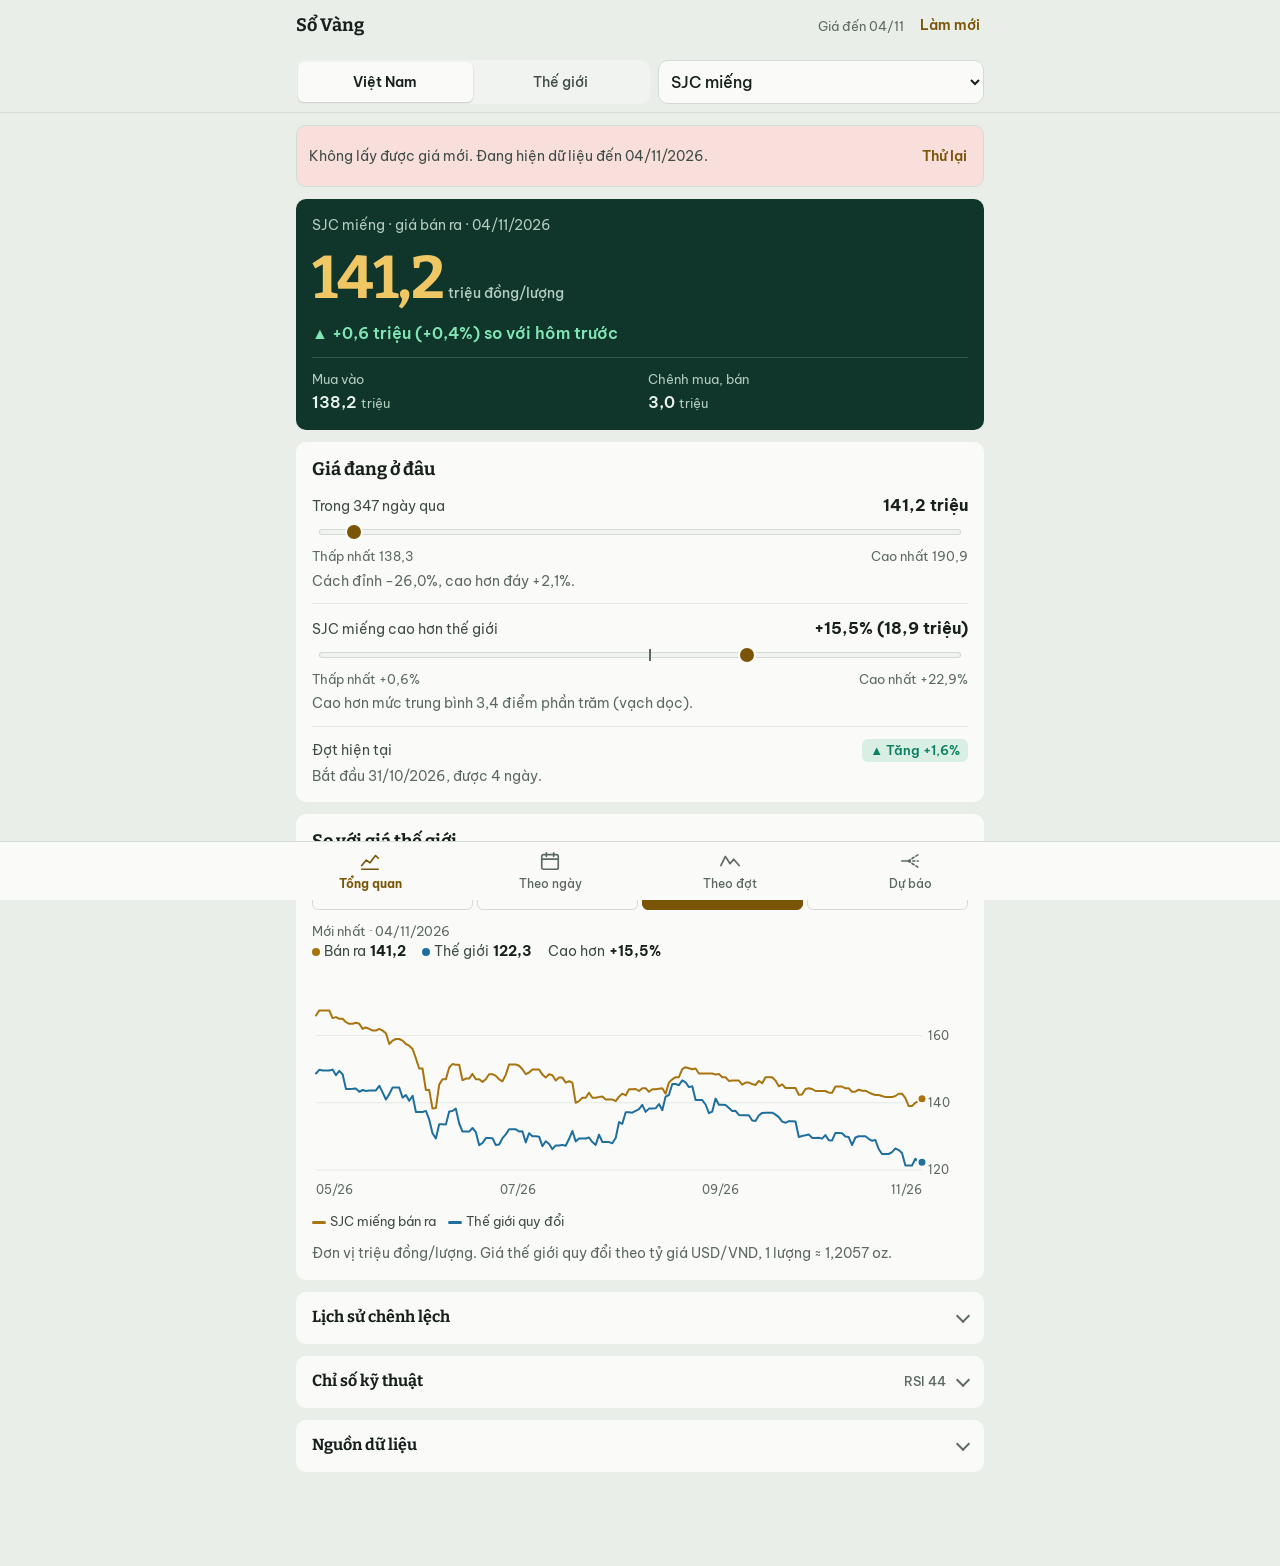
==== index.html @ bf2bed66 "Thiết kế lại giao diện và phát hành app tại thư mục gốc" ====
<!doctype html>
<html lang="vi">
<head>
<meta charset="utf-8">
<meta name="viewport" content="width=device-width,initial-scale=1,viewport-fit=cover">
<title>Sổ Vàng</title>
<meta name="description" content="Phân tích và dự báo giá vàng Việt Nam, thế giới">
<meta name="apple-mobile-web-app-capable" content="yes">
<meta name="mobile-web-app-capable" content="yes">
<meta name="apple-mobile-web-app-status-bar-style" content="default">
<meta name="apple-mobile-web-app-title" content="Sổ Vàng">
<meta name="theme-color" content="#e9eee9" media="(prefers-color-scheme: light)">
<meta name="theme-color" content="#0e1412" media="(prefers-color-scheme: dark)">
<link rel="apple-touch-icon" href="icon-180.png">
<link rel="manifest" href="manifest.webmanifest">
<link rel="stylesheet" href="https://fonts.googleapis.com/css2?family=Be+Vietnam+Pro:wght@400;500;600;700&family=Bitter:wght@600;700&display=swap&subset=vietnamese">
<style>:root{padding-top:env(safe-area-inset-top,0px)}[hidden]{display:none!important}/* Hallmark · macrostructure: Workbench · tone: utilitarian · anchor hue: gold on jade
 * pre-emit critique: P4 H4 E4 S5 R4 V4 · slop-test: not run (reference files unavailable)
 * nav: fixed bottom tab bar · footer: none (app shell) · enrichment: none (typography and data only)
 * theme: preserved brand (jade board, gold price, Bitter + Be Vietnam Pro)
 */
:root {
  --color-paper: oklch(94.4% 0.009 145.5);
  --color-surface: oklch(98.7% 0.003 128.5);
  --color-surface-2: oklch(96.1% 0.006 137.8);
  --color-ink: oklch(23.3% 0.015 166.2);
  --color-ink-2: oklch(40.3% 0.020 161.9);
  --color-muted: oklch(50.7% 0.020 158.6);
  --color-line: oklch(88.3% 0.013 149.2);
  --color-grid: oklch(92.9% 0.009 145.5);
  --color-sjc: oklch(59.8% 0.121 76.4);
  --color-world: oklch(51.7% 0.105 239.9);
  --color-up: oklch(53.1% 0.103 170.1);
  --color-down: oklch(57.0% 0.172 33.4);
  --color-accent: oklch(47.7% 0.096 78.4);
  --color-accent-ink: oklch(99.4% 0.009 93.6);
  --color-up-soft: oklch(93.3% 0.028 162.1);
  --color-down-soft: oklch(92.3% 0.028 25.9);
  --color-board: oklch(29.9% 0.046 172.3);
  --color-board-ink: oklch(95.3% 0.012 157.0);
  --color-board-muted: oklch(82.6% 0.032 163.1);
  --color-board-gold: oklch(84.6% 0.125 86.6);
  --color-board-up: oklch(84.9% 0.121 161.2);
  --color-board-down: oklch(82.0% 0.101 28.4);
  --color-board-line: oklch(43.0% 0.057 168.4);
  --color-backdrop: oklch(15% 0.01 165 / 0.45);
  --color-shadow: oklch(15% 0.01 165 / 0.18);
  --font-display: "Bitter", Georgia, "Times New Roman", serif;
  --font-body: "Be Vietnam Pro", -apple-system, BlinkMacSystemFont, "Segoe UI", Roboto, sans-serif;
  --text-xs: 0.8125rem; --text-sm: 0.875rem; --text-md: 1rem; --text-lg: 1.125rem; --text-xl: 1.375rem; --text-2xl: 1.75rem;
  --space-xs: 4px; --space-sm: 8px; --space-md: 12px; --space-lg: 16px; --space-xl: 24px; --space-2xl: 32px;
  --radius-sm: 6px; --radius-md: 10px; --radius-lg: 16px; --radius-pill: 999px;
  --tap: 44px; --nav-h: 58px;
  --dur-fast: 120ms; --dur-med: 240ms;
  --ease-out: cubic-bezier(0.2, 0.8, 0.2, 1); --ease-in: cubic-bezier(0.4, 0, 1, 1); --ease-in-out: cubic-bezier(0.4, 0, 0.2, 1);
}
@media (prefers-color-scheme: dark) { :root:not([data-theme="light"]) {
  --color-paper: oklch(18.4% 0.010 172.9);
  --color-surface: oklch(23.0% 0.014 163.4);
  --color-surface-2: oklch(27.0% 0.016 168.8);
  --color-ink: oklch(95.6% 0.007 151.9);
  --color-ink-2: oklch(84.8% 0.014 159.9);
  --color-muted: oklch(72.9% 0.018 162.6);
  --color-line: oklch(32.8% 0.019 163.5);
  --color-grid: oklch(28.6% 0.017 163.5);
  --color-sjc: oklch(66.5% 0.125 80.4);
  --color-world: oklch(63.4% 0.107 235.7);
  --color-up: oklch(64.9% 0.114 175.9);
  --color-down: oklch(65.4% 0.158 31.9);
  --color-accent: oklch(79.9% 0.122 83.2);
  --color-accent-ink: oklch(20.3% 0.027 87.0);
  --color-up-soft: oklch(31.1% 0.047 163.7);
  --color-down-soft: oklch(28.8% 0.052 26.2);
  --color-board: oklch(32.3% 0.051 171.0);
  --color-board-line: oklch(45.8% 0.063 169.8);
  color-scheme: dark;
} }
:root[data-theme="dark"] {
  --color-paper: oklch(18.4% 0.010 172.9);
  --color-surface: oklch(23.0% 0.014 163.4);
  --color-surface-2: oklch(27.0% 0.016 168.8);
  --color-ink: oklch(95.6% 0.007 151.9);
  --color-ink-2: oklch(84.8% 0.014 159.9);
  --color-muted: oklch(72.9% 0.018 162.6);
  --color-line: oklch(32.8% 0.019 163.5);
  --color-grid: oklch(28.6% 0.017 163.5);
  --color-sjc: oklch(66.5% 0.125 80.4);
  --color-world: oklch(63.4% 0.107 235.7);
  --color-up: oklch(64.9% 0.114 175.9);
  --color-down: oklch(65.4% 0.158 31.9);
  --color-accent: oklch(79.9% 0.122 83.2);
  --color-accent-ink: oklch(20.3% 0.027 87.0);
  --color-up-soft: oklch(31.1% 0.047 163.7);
  --color-down-soft: oklch(28.8% 0.052 26.2);
  --color-board: oklch(32.3% 0.051 171.0);
  --color-board-line: oklch(45.8% 0.063 169.8);
  color-scheme: dark;
}

/* Một cột kiểu công cụ: bảng giá trên cùng, dữ kiện theo sau, phần chuyên sâu gom vào mục mở rộng. */
* { box-sizing: border-box; }
html { -webkit-text-size-adjust: 100%; overflow-x: clip; }
html.sheet-open { overflow: hidden; }
body { background: var(--color-paper); color: var(--color-ink); font: 400 var(--text-md)/1.5 var(--font-body); margin: 0; overflow-x: clip; font-variant-numeric: tabular-nums; -webkit-tap-highlight-color: transparent; }
body::before { content: ""; position: fixed; inset: 0 0 auto; height: env(safe-area-inset-top, 0px); z-index: 30; background: var(--color-paper); }
button, input, select { font: inherit; color: inherit; }
button { cursor: pointer; }
button:disabled { cursor: default; opacity: 0.45; }
h1, h2, h3, p, dl, dd { margin: 0; }
h1, h2, h3 { font-style: normal; overflow-wrap: anywhere; min-width: 0; }
a { color: var(--color-accent); }
:focus-visible { outline: 2px solid var(--color-accent); outline-offset: 2px; }

.wrap { max-width: 720px; margin: 0 auto; padding-left: max(var(--space-lg), env(safe-area-inset-left, 0px)); padding-right: max(var(--space-lg), env(safe-area-inset-right, 0px)); }

/* Tên app cuộn đi, chỉ phần chọn thị trường được ghim */
.brand-row { display: flex; align-items: center; justify-content: space-between; gap: var(--space-md); min-height: var(--tap); padding-block: var(--space-xs); }
.brand { font: 700 var(--text-lg)/1.2 var(--font-display); white-space: nowrap; flex: none; }
.status { display: flex; align-items: center; justify-content: flex-end; flex-wrap: wrap; column-gap: var(--space-md); min-width: 0; font-size: var(--text-xs); line-height: 1.25; color: var(--color-muted); text-align: right; }
.text-btn { border: 0; background: none; min-height: var(--tap); padding: 0 var(--space-xs); color: var(--color-accent); font-weight: 600; font-size: var(--text-sm); white-space: nowrap; }
.text-btn:active { opacity: 0.6; }
.controls { position: sticky; top: env(safe-area-inset-top, 0px); z-index: 20; background: var(--color-paper); border-bottom: 1px solid var(--color-line); }
.market-row { display: flex; gap: var(--space-sm); padding-block: var(--space-sm); }
.seg { display: flex; flex: 1 1 56%; min-width: 0; background: var(--color-surface-2); border-radius: var(--radius-md); padding: 2px; }
.seg button { flex: 1 1 0; min-width: 0; min-height: 40px; border: 0; background: none; border-radius: var(--radius-sm); font-weight: 500; font-size: var(--text-sm); color: var(--color-ink-2); white-space: nowrap; }
.seg button[aria-pressed="true"] { background: var(--color-surface); color: var(--color-ink); font-weight: 600; box-shadow: 0 1px 2px var(--color-shadow); }
.type-select { flex: 1 1 44%; min-width: 0; min-height: var(--tap); border: 1px solid var(--color-line); background: var(--color-surface); border-radius: var(--radius-md); padding: 0 var(--space-sm); font-size: var(--text-md); font-weight: 500; }

.notice-wrap { padding-top: var(--space-md); }
.notice-wrap:has(> .notice[hidden]) { display: none; }
.notice { display: flex; align-items: center; justify-content: space-between; gap: var(--space-md); padding: var(--space-sm) var(--space-md); border-radius: var(--radius-md); background: var(--color-surface-2); border: 1px solid var(--color-line); font-size: var(--text-sm); color: var(--color-ink-2); }
.notice.error { background: var(--color-down-soft); }

main { padding-bottom: calc(var(--nav-h) + var(--space-xl) + env(safe-area-inset-bottom, 0px)); }
main .wrap { display: grid; grid-template-columns: minmax(0, 1fr); gap: var(--space-md); padding-block: var(--space-md); }

/* Bảng giá */
.board { background: var(--color-board); color: var(--color-board-ink); border-radius: var(--radius-md); padding: var(--space-lg); display: grid; gap: var(--space-md); }
.board-label { font-size: var(--text-sm); color: var(--color-board-muted); }
.price { font: 700 clamp(2.75rem, 14vw, 3.75rem)/1.02 var(--font-display); color: var(--color-board-gold); letter-spacing: -0.02em; }
.price.range { font-size: clamp(1.875rem, 9.5vw, 2.625rem); letter-spacing: -0.01em; }
.price small { font: 500 var(--text-sm)/1 var(--font-body); color: var(--color-board-muted); letter-spacing: 0; margin-left: var(--space-xs); white-space: nowrap; }
.delta { font-weight: 600; }
.delta.up { color: var(--color-board-up); } .delta.down { color: var(--color-board-down); } .delta.flat { color: var(--color-board-muted); }
.board-grid { display: grid; grid-template-columns: minmax(0, 1fr) minmax(0, 1fr); gap: var(--space-md) var(--space-lg); border-top: 1px solid var(--color-board-line); padding-top: var(--space-md); }
.board-grid dt { font-size: var(--text-xs); color: var(--color-board-muted); }
.board-grid dd { font-weight: 600; font-size: var(--text-md); }
.board-grid dd span { font-weight: 400; font-size: var(--text-xs); color: var(--color-board-muted); }

/* Khối */
.block { background: var(--color-surface); border-radius: var(--radius-md); padding: var(--space-lg); display: grid; grid-template-columns: minmax(0, 1fr); gap: var(--space-md); }
.block h2, .sheet h2 { font: 700 var(--text-lg)/1.3 var(--font-display); text-wrap: balance; }
.note { font-size: var(--text-sm); color: var(--color-muted); line-height: 1.45; }
.lede { line-height: 1.5; }
.lede b { font-weight: 650; }
.stack { display: grid; grid-template-columns: minmax(0, 1fr); gap: var(--space-md); }

.chips { display: flex; flex-wrap: wrap; gap: var(--space-xs); }
.chip { min-height: var(--tap); padding: 0 var(--space-md); flex: 1 1 auto; border-radius: var(--radius-sm); border: 1px solid var(--color-line); background: none; font-size: var(--text-sm); font-weight: 500; color: var(--color-ink-2); white-space: nowrap; }
.chip[aria-pressed="true"] { background: var(--color-accent); border-color: var(--color-accent); color: var(--color-accent-ink); font-weight: 600; }
.chip:active { opacity: 0.7; }

/* Thước vị trí: giá hiện tại nằm đâu trong khoảng lịch sử */
.meter { display: grid; gap: var(--space-xs); }
.meter + .meter { border-top: 1px solid var(--color-grid); padding-top: var(--space-md); }
.meter-head, .fact { display: flex; justify-content: space-between; align-items: baseline; gap: var(--space-xs) var(--space-md); flex-wrap: wrap; }
.meter-head span, .fact > span { color: var(--color-ink-2); font-size: var(--text-sm); }
.meter-head b { font-weight: 650; white-space: nowrap; }
.meter-track { position: relative; height: 6px; margin: var(--space-sm) 7px; background: var(--color-surface-2); border-radius: var(--radius-pill); box-shadow: inset 0 0 0 1px var(--color-line); }
.meter-dot { position: absolute; top: 50%; width: 14px; height: 14px; margin: -7px 0 0 -7px; border-radius: 50%; background: var(--color-accent); box-shadow: 0 0 0 2px var(--color-surface); }
.meter-mark { position: absolute; top: -3px; width: 2px; height: 12px; margin-left: -1px; background: var(--color-muted); }
.meter-ends { display: flex; justify-content: space-between; gap: var(--space-md); font-size: var(--text-xs); color: var(--color-muted); }
.fact { border-top: 1px solid var(--color-grid); padding-top: var(--space-md); }
.fact .note { flex: 1 0 100%; }

/* Biểu đồ: số đọc nằm cố định phía trên, ngón tay không che */
.chart { width: 100%; min-width: 0; }
.chart svg { display: block; width: 100%; touch-action: pan-y; user-select: none; -webkit-user-select: none; }
.chart svg text { font: 400 12px var(--font-body); fill: var(--color-muted); }
.readout { min-height: 3.75rem; margin-bottom: var(--space-xs); }
.readout-title { font-size: var(--text-xs); color: var(--color-muted); }
.readout-rows { display: flex; flex-wrap: wrap; gap: 0 var(--space-lg); font-size: var(--text-sm); color: var(--color-ink-2); }
.readout-rows b { font-weight: 650; color: var(--color-ink); margin-left: var(--space-xs); }
.readout-rows i { display: inline-block; width: 8px; height: 8px; border-radius: 50%; margin-right: var(--space-xs); }
.legend { display: flex; flex-wrap: wrap; gap: var(--space-xs) var(--space-md); font-size: var(--text-xs); color: var(--color-ink-2); }
.legend i { display: inline-block; width: 14px; height: 3px; border-radius: 2px; vertical-align: middle; margin-right: var(--space-xs); }
.legend i.dash { background: repeating-linear-gradient(90deg, currentColor 0 4px, transparent 4px 7px) !important; }
.legend i.swatch { height: 10px; }

/* Danh sách chỉ số */
.rows { display: grid; }
.rows > div { display: grid; grid-template-columns: minmax(0, 1fr) auto; gap: 2px var(--space-md); padding: var(--space-sm) 0; border-top: 1px solid var(--color-grid); }
.rows > div:first-child { border-top: 0; }
.rows dt { color: var(--color-ink-2); font-size: var(--text-sm); }
.rows dd { font-weight: 600; text-align: right; }
.rows .sub { grid-column: 1 / -1; font-size: var(--text-xs); color: var(--color-muted); }

.up { color: var(--color-up); } .down { color: var(--color-down); } .flat { color: var(--color-muted); }
.pill { display: inline-flex; align-items: center; gap: 3px; padding: 2px var(--space-sm); border-radius: var(--radius-sm); font-size: var(--text-xs); font-weight: 600; white-space: nowrap; }
.pill.up { background: var(--color-up-soft); } .pill.down { background: var(--color-down-soft); } .pill.flat, .pill.gold { background: var(--color-surface-2); color: var(--color-ink-2); }

/* Mục mở rộng */
details.block { display: block; padding-block: 0; }
details.block > summary { display: flex; align-items: center; gap: var(--space-md); min-height: 52px; font: 700 var(--text-md)/1.3 var(--font-display); cursor: pointer; list-style: none; }
details.block > summary::-webkit-details-marker { display: none; }
details.block > summary .hint { font: 500 var(--text-xs)/1.3 var(--font-body); color: var(--color-muted); margin-left: auto; text-align: right; }
details.block > summary::after { content: ""; flex: none; margin-left: auto; width: 8px; height: 8px; border-right: 2px solid var(--color-muted); border-bottom: 2px solid var(--color-muted); transform: translateY(-2px) rotate(45deg); }
details.block > summary .hint + *, details.block > summary:has(.hint)::after { margin-left: 0; }
details.block[open] > summary::after { transform: translateY(2px) rotate(-135deg); }
details.block > .stack { padding-bottom: var(--space-lg); }

/* Theo ngày */
.day-nav { display: grid; grid-template-columns: var(--tap) minmax(0, 1fr) var(--tap); gap: var(--space-sm); }
.day-nav button { min-height: var(--tap); border: 1px solid var(--color-line); background: var(--color-surface); border-radius: var(--radius-md); font-size: var(--text-xl); line-height: 1; }
.day-nav button:active { background: var(--color-surface-2); }
input[type="date"], input[type="number"] { width: 100%; min-width: 0; min-height: var(--tap); border: 1px solid var(--color-line); background: var(--color-surface); border-radius: var(--radius-md); padding: 0 var(--space-md); font-size: var(--text-md); font-weight: 600; -webkit-appearance: none; appearance: none; }
input[type="date"] { text-align: center; }
.table-scroll { overflow-x: auto; -webkit-overflow-scrolling: touch; }
table { border-collapse: collapse; width: 100%; font-size: var(--text-sm); }
th { text-align: right; font-weight: 500; font-size: var(--text-xs); color: var(--color-muted); padding: var(--space-xs) 0 var(--space-sm) var(--space-sm); vertical-align: bottom; }
td { text-align: right; padding: var(--space-sm) 0 var(--space-sm) var(--space-sm); border-top: 1px solid var(--color-grid); white-space: nowrap; }
th:first-child, td:first-child { text-align: left; padding-left: 0; }
td:first-child { color: var(--color-ink-2); }
tr.hl td { font-weight: 650; color: var(--color-ink); }
.list-btn { display: grid; grid-template-columns: minmax(0, 1fr) auto auto; gap: var(--space-md); align-items: center; width: 100%; min-height: var(--tap); padding: var(--space-xs) 0; border: 0; border-top: 1px solid var(--color-grid); background: none; text-align: left; font-size: var(--text-sm); }
.list-btn:first-child { border-top: 0; }
.list-btn:active, .wave-btn:active { background: var(--color-surface-2); }
.list-btn[aria-current="true"] .ld { color: var(--color-accent); font-weight: 650; }
.list-btn .lv { text-align: right; font-weight: 600; }
.more-btn { justify-self: start; }

/* Theo đợt */
.stat-pair { display: grid; grid-template-columns: minmax(0, 1fr) minmax(0, 1fr); gap: var(--space-md); }
.stat-pair > div { background: var(--color-surface); border-radius: var(--radius-md); padding: var(--space-md); display: grid; gap: 2px; align-content: start; }
.stat-pair .k { font-size: var(--text-xs); font-weight: 600; }
.stat-pair .v { font: 700 var(--text-xl)/1.2 var(--font-display); }
.stat-pair .s { font-size: var(--text-xs); color: var(--color-muted); }
.wave-btn { display: grid; grid-template-columns: auto minmax(0, 1fr) auto; gap: 2px var(--space-md); align-items: center; width: 100%; min-height: 56px; padding: var(--space-sm) 0; border: 0; border-top: 1px solid var(--color-grid); background: none; text-align: left; }
.wave-btn:first-child { border-top: 0; }
.wave-btn .wd { font-size: var(--text-sm); font-weight: 600; }
.wave-btn .wm { grid-column: 2 / 4; font-size: var(--text-xs); color: var(--color-muted); }
.wave-btn .wp { font-size: var(--text-sm); font-weight: 650; }
.date-pair { display: grid; grid-template-columns: minmax(0, 1fr) minmax(0, 1fr); gap: var(--space-sm); }
.date-pair label { display: grid; gap: var(--space-xs); font-size: var(--text-xs); color: var(--color-muted); min-width: 0; }

/* Kịch bản */
.scn { display: grid; gap: var(--space-lg); }
.scn-row { display: grid; grid-template-columns: minmax(0, 1fr) 7rem; gap: var(--space-xs) var(--space-md); align-items: center; }
.scn-row label { font-size: var(--text-sm); color: var(--color-ink-2); }
.scn-row input[type="number"] { text-align: right; }
.scn-row input[type="range"] { grid-column: 1 / -1; width: 100%; height: var(--tap); accent-color: var(--color-accent); margin: 0; }
.scn-result { background: var(--color-board); color: var(--color-board-ink); border-radius: var(--radius-md); padding: var(--space-md); display: grid; gap: 2px; }
.scn-result .v { font: 700 var(--text-2xl)/1.15 var(--font-display); color: var(--color-board-gold); }
.scn-result .s { font-size: var(--text-sm); color: var(--color-board-muted); }

.fine { font-size: var(--text-sm); color: var(--color-ink-2); }

/* Tấm trượt chi tiết */
.sheet { width: 100%; max-width: 720px; max-height: 88dvh; margin: auto auto 0; padding: 0; border: 0; border-radius: var(--radius-lg) var(--radius-lg) 0 0; background: var(--color-surface); color: var(--color-ink); overflow: hidden; }
.sheet[open] { display: flex; }
.sheet::backdrop { background: var(--color-backdrop, rgb(0 0 0 / 0.45)); }
.sheet-inner { display: flex; flex-direction: column; width: 100%; min-height: 0; }
.sheet-grip { display: grid; place-items: center; height: var(--space-xl); flex: none; touch-action: none; }
.sheet-grip span { width: 36px; height: 4px; border-radius: var(--radius-pill); background: var(--color-line); }
.sheet-head { display: flex; align-items: center; justify-content: space-between; gap: var(--space-md); padding: 0 var(--space-sm) var(--space-sm) var(--space-lg); flex: none; }
.sheet-close { flex: none; width: var(--tap); height: var(--tap); border: 0; background: none; display: grid; place-items: center; color: var(--color-ink-2); }
.sheet-close svg { width: 22px; height: 22px; fill: none; stroke: currentColor; stroke-width: 2; stroke-linecap: round; }
.sheet-body { flex: 1 1 auto; min-height: 0; overflow-y: auto; overscroll-behavior: contain; -webkit-overflow-scrolling: touch; display: grid; grid-template-columns: minmax(0, 1fr); align-content: start; gap: var(--space-md); padding: 0 var(--space-lg) calc(var(--space-xl) + env(safe-area-inset-bottom, 0px)); }
.sheet-body .block { padding: 0; }
.sheet-body .board { padding: var(--space-md); }
@media (prefers-reduced-motion: no-preference) {
  .sheet[open] { animation: sheet-in var(--dur-med) var(--ease-out); }
  .sheet.closing { transition: transform var(--dur-fast) var(--ease-in); transform: translateY(100%); }
}
@media (prefers-reduced-motion: reduce) {
  .sheet[open] { animation: sheet-fade 150ms linear; }
}
@keyframes sheet-in { from { transform: translateY(100%); } to { transform: none; } }
@keyframes sheet-fade { from { opacity: 0; } to { opacity: 1; } }

/* Thanh tab */
.nav { position: fixed; left: 0; right: 0; bottom: 0; z-index: 20; background: var(--color-surface); border-top: 1px solid var(--color-line); padding-bottom: env(safe-area-inset-bottom, 0px); padding-left: env(safe-area-inset-left, 0px); padding-right: env(safe-area-inset-right, 0px); }
.nav div { max-width: 720px; margin: 0 auto; display: grid; grid-template-columns: repeat(4, minmax(0, 1fr)); }
.nav button { height: var(--nav-h); border: 0; background: none; display: grid; justify-items: center; align-content: center; gap: 3px; font-size: 12px; font-weight: 500; color: var(--color-muted); white-space: nowrap; }
.nav button[aria-current="page"] { color: var(--color-accent); font-weight: 650; }
.nav svg { width: 22px; height: 22px; fill: none; stroke: currentColor; stroke-width: 1.8; stroke-linecap: round; stroke-linejoin: round; }

@media (hover: hover) {
  .text-btn:hover, .wave-btn:hover .wd, .list-btn:hover .ld { color: var(--color-accent); text-decoration: underline; }
  .chip:hover:not([aria-pressed="true"]), .seg button:hover:not([aria-pressed="true"]) { color: var(--color-ink); }
  .nav button:hover { color: var(--color-ink); }
}
@media (max-width: 350px) {
  .board, .block { padding-inline: var(--space-md); }
  .seg button { font-size: var(--text-xs); }
  .scn-row { grid-template-columns: minmax(0, 1fr) 6rem; }
  table { font-size: var(--text-xs); }
  .chip { padding: 0 var(--space-sm); }
}

/* Một hàng cố định cho các nút chọn, chia đều chiều ngang ở mọi khổ màn hình */
.chips { display: grid; grid-auto-flow: column; grid-auto-columns: minmax(0, 1fr); }
.chip { padding: 0 var(--space-xs); }
.seg { flex: 1 1 52%; }
.type-select { flex: 1 1 48%; }
.readout { min-height: 2.75rem; }
#ch-main .readout, #ch-fc .readout { min-height: 4rem; }
#sheet-title:focus { outline: none; }
</style>
</head>
<body>
<header class="brand-bar">
  <div class="wrap brand-row">
    <h1 class="brand">Sổ Vàng</h1>
    <div class="status"><span id="status" aria-live="polite"></span><button id="refresh" class="text-btn" type="button" hidden>Làm mới</button></div>
  </div>
</header>
<div class="controls">
  <div class="wrap market-row">
    <div class="seg" role="group" aria-label="Chọn thị trường">
      <button id="mkt-vn" type="button" data-act="market:vn">Việt Nam</button>
      <button id="mkt-world" type="button" data-act="market:world">Thế giới</button>
    </div>
    <select id="vn-type" class="type-select" aria-label="Chọn loại vàng Việt Nam"></select>
  </div>
</div>
<div class="wrap notice-wrap"><div id="notice" class="notice" hidden></div></div>
<main><div class="wrap" id="view"></div></main>
<nav class="nav" aria-label="Các màn hình">
  <div>
    <button id="tab-tong-quan" type="button" data-act="tab:tong-quan"><svg viewBox="0 0 24 24" aria-hidden="true"><path d="M3 17l5-6 4 3 6-8 3 3"/><path d="M3 21h18"/></svg>Tổng quan</button>
    <button id="tab-ngay" type="button" data-act="tab:ngay"><svg viewBox="0 0 24 24" aria-hidden="true"><rect x="3" y="5" width="18" height="16" rx="2"/><path d="M3 10h18M8 3v4M16 3v4"/></svg>Theo ngày</button>
    <button id="tab-dot" type="button" data-act="tab:dot"><svg viewBox="0 0 24 24" aria-hidden="true"><path d="M2 17l5-10 5 8 4-5 6 7"/></svg>Theo đợt</button>
    <button id="tab-du-bao" type="button" data-act="tab:du-bao"><svg viewBox="0 0 24 24" aria-hidden="true"><path d="M3 12h7"/><path d="M10 12l11-7M10 12l11 7M10 12h11" stroke-dasharray="2.5 2.5"/></svg>Dự báo</button>
  </div>
</nav>
<dialog id="sheet" class="sheet" aria-labelledby="sheet-title">
  <div class="sheet-inner">
    <div class="sheet-grip" id="sheet-grip" aria-hidden="true"><span></span></div>
    <div class="sheet-head">
      <h2 id="sheet-title" tabindex="-1" autofocus></h2>
      <button id="sheet-close" class="sheet-close" type="button" data-act="sheet:close" aria-label="Đóng">
        <svg viewBox="0 0 24 24" aria-hidden="true"><path d="M6 6l12 12M18 6L6 18"/></svg>
      </button>
    </div>
    <div class="sheet-body" id="sheet-body"></div>
  </div>
</dialog>

<script>window.__STANDALONE__=true;window.__SNAPSHOT__={"generatedAt":"2026-11-04T03:06:49.292Z","spotStart":"2025-11-23","futuresVsSpotPct":0.417,"world":[["2016-11-03",1302.1],["2016-11-04",1303.3],["2016-11-07",1278.3],["2016-11-08",1273.4],["2016-11-09",1272.6],["2016-11-10",1265.5],["2016-11-14",1221.2],["2016-11-15",1224],["2016-11-16",1223.4],["2016-11-17",1216.5],["2016-11-18",1208.5],["2016-11-21",1209.6],["2016-11-22",1211],["2016-11-23",1189.1],["2016-11-25",1178.2],["2016-11-28",1190.6],["2016-11-29",1187.9],["2016-11-30",1170.8],["2016-12-01",1166.9],["2016-12-02",1175.1],["2016-12-05",1174],["2016-12-06",1167.6],["2016-12-07",1175],["2016-12-08",1169.8],["2016-12-09",1159.4],["2016-12-12",1163.5],["2016-12-13",1156.7],["2016-12-14",1161.3],["2016-12-15",1127.8],["2016-12-16",1135.3],["2016-12-19",1140.5],["2016-12-20",1131.5],["2016-12-21",1131.1],["2016-12-22",1128.8],["2016-12-23",1131.9],["2016-12-27",1137.3],["2016-12-28",1139.4],["2016-12-29",1156.4],["2016-12-30",1150],["2017-01-03",1160.4],["2017-01-04",1163.8],["2017-01-05",1179.7],["2017-01-06",1171.9],["2017-01-09",1183.5],["2017-01-10",1184.2],["2017-01-11",1195.6],["2017-01-12",1198.9],["2017-01-13",1195.3],["2017-01-17",1212],["2017-01-18",1211.3],["2017-01-19",1200.9],["2017-01-20",1204.3],["2017-01-23",1215],["2017-01-24",1210.3],["2017-01-25",1197.3],["2017-01-26",1189.5],["2017-01-27",1188.1],["2017-01-30",1193.2],["2017-01-31",1208.6],["2017-02-01",1205.6],["2017-02-02",1216.7],["2017-02-03",1218.5],["2017-02-06",1230],["2017-02-07",1234.2],["2017-02-08",1237.6],["2017-02-09",1235.1],["2017-02-10",1234.4],["2017-02-13",1224.4],["2017-02-14",1223.9],["2017-02-15",1231.7],["2017-02-16",1240],["2017-02-17",1237.6],["2017-02-21",1237.5],["2017-02-22",1232],["2017-02-23",1250.2],["2017-02-24",1256.9],["2017-02-27",1257.4],["2017-02-28",1252.6],["2017-03-01",1248.9],["2017-03-02",1231.9],["2017-03-03",1225.5],["2017-03-06",1224.5],["2017-03-07",1215.1],["2017-03-08",1208.5],["2017-03-09",1202.4],["2017-03-10",1200.7],["2017-03-13",1202.4],["2017-03-14",1201.9],["2017-03-15",1200.1],["2017-03-16",1226.5],["2017-03-17",1229.8],["2017-03-20",1233.6],["2017-03-21",1246.1],["2017-03-22",1249.3],["2017-03-23",1246.9],["2017-03-24",1248.2],["2017-03-27",1255.4],["2017-03-28",1255.3],["2017-03-29",1253.4],["2017-03-30",1245],["2017-03-31",1247.3],["2017-04-03",1250.8],["2017-04-04",1255],["2017-04-05",1245.4],["2017-04-06",1250.3],["2017-04-07",1254.3],["2017-04-10",1251.1],["2017-04-11",1271.2],["2017-04-12",1275.3],["2017-04-13",1285.9],["2017-04-17",1289.4],["2017-04-18",1291.7],["2017-04-19",1281.4],["2017-04-20",1281.9],["2017-04-21",1287.4],["2017-04-24",1275.8],["2017-04-25",1265.6],["2017-04-26",1262.1],["2017-04-27",1263.7],["2017-04-28",1266.1],["2017-05-01",1253.3],["2017-05-02",1255.1],["2017-05-03",1246.4],["2017-05-04",1226.5],["2017-05-05",1224.8],["2017-05-08",1225.3],["2017-05-09",1214.3],["2017-05-10",1217.3],["2017-05-11",1222.7],["2017-05-12",1226.2],["2017-05-15",1228.6],["2017-05-16",1235],["2017-05-17",1257.5],["2017-05-18",1251.7],["2017-05-19",1252.7],["2017-05-22",1260.7],["2017-05-23",1254.8],["2017-05-24",1252.4],["2017-05-25",1255.8],["2017-05-26",1267.6],["2017-05-30",1262.1],["2017-05-31",1272],["2017-06-01",1267],["2017-06-02",1276.8],["2017-06-05",1279.3],["2017-06-06",1294.4],["2017-06-07",1290.1],["2017-06-08",1276.3],["2017-06-09",1268.5],["2017-06-12",1266.1],["2017-06-13",1265.8],["2017-06-14",1272.8],["2017-06-15",1252.2],["2017-06-16",1254],["2017-06-19",1244.2],["2017-06-20",1241],["2017-06-21",1243.4],["2017-06-22",1247.6],["2017-06-23",1256.2],["2017-06-26",1246.3],["2017-06-27",1246.4],["2017-06-28",1248],["2017-06-29",1244.2],["2017-06-30",1240.7],["2017-07-03",1217.9],["2017-07-05",1220.4],["2017-07-06",1222.2],["2017-07-07",1208.6],["2017-07-10",1212.1],["2017-07-11",1213.6],["2017-07-12",1218.1],["2017-07-13",1216.3],["2017-07-14",1226.6],["2017-07-17",1232.8],["2017-07-18",1241.1],["2017-07-19",1241.2],["2017-07-20",1244.8],["2017-07-21",1254.3],["2017-07-24",1253.9],["2017-07-25",1251.7],["2017-07-26",1249],["2017-07-27",1259.6],["2017-07-28",1268.4],["2017-07-31",1266.6],["2017-08-01",1272.6],["2017-08-02",1271.8],["2017-08-03",1267.8],["2017-08-04",1258.3],["2017-08-07",1258.2],["2017-08-08",1256.4],["2017-08-09",1273],["2017-08-10",1283.7],["2017-08-11",1287.7],["2017-08-14",1284.2],["2017-08-15",1273.7],["2017-08-16",1276.9],["2017-08-17",1286.4],["2017-08-18",1285.7],["2017-08-21",1290.8],["2017-08-22",1285.1],["2017-08-23",1288.9],["2017-08-24",1286.5],["2017-08-25",1292.5],["2017-08-28",1309.7],["2017-08-29",1313.1],["2017-08-30",1308.1],["2017-08-31",1316.2],["2017-09-01",1324.5],["2017-09-05",1339.2],["2017-09-06",1333.9],["2017-09-07",1345.1],["2017-09-08",1346],["2017-09-11",1331],["2017-09-12",1328],["2017-09-13",1323.4],["2017-09-14",1324.7],["2017-09-15",1320.4],["2017-09-18",1306.3],["2017-09-19",1306.2],["2017-09-20",1312],["2017-09-21",1290.6],["2017-09-22",1293.3],["2017-09-25",1306.8],["2017-09-26",1297],["2017-09-27",1283.4],["2017-09-28",1285.5],["2017-09-29",1281.5],["2017-10-02",1272.7],["2017-10-03",1271.5],["2017-10-04",1273.7],["2017-10-05",1269.9],["2017-10-06",1271.6],["2017-10-09",1281.8],["2017-10-10",1290.6],["2017-10-11",1285.8],["2017-10-12",1293.3],["2017-10-13",1301.5],["2017-10-16",1299.9],["2017-10-17",1283],["2017-10-18",1279.9],["2017-10-19",1286.9],["2017-10-20",1277.4],["2017-10-23",1277.7],["2017-10-24",1275],["2017-10-25",1275.4],["2017-10-26",1266.3],["2017-10-27",1268.5],["2017-10-30",1274.1],["2017-10-31",1267],["2017-11-01",1274.1],["2017-11-02",1274.9],["2017-11-03",1266.5],["2017-11-06",1279.4],["2017-11-07",1273.7],["2017-11-08",1281.6],["2017-11-09",1285.6],["2017-11-10",1272.4],["2017-11-13",1277.3],["2017-11-14",1281.5],["2017-11-15",1276.5],["2017-11-16",1277.4],["2017-11-17",1295.8],["2017-11-20",1274.6],["2017-11-21",1281.1],["2017-11-22",1291.6],["2017-11-24",1286.7],["2017-11-27",1293.8],["2017-11-28",1294.7],["2017-11-29",1282.1],["2017-11-30",1273.2],["2017-12-01",1278.8],["2017-12-04",1274.3],["2017-12-05",1261.6],["2017-12-06",1262.8],["2017-12-07",1249.8],["2017-12-08",1245.2],["2017-12-11",1243.7],["2017-12-12",1238.5],["2017-12-13",1245.4],["2017-12-14",1253.8],["2017-12-15",1254.3],["2017-12-18",1262.2],["2017-12-19",1260.7],["2017-12-20",1266.1],["2017-12-21",1267.3],["2017-12-22",1275.4],["2017-12-26",1284.1],["2017-12-27",1287],["2017-12-28",1294.1],["2017-12-29",1306.3],["2018-01-02",1313.7],["2018-01-03",1316.2],["2018-01-04",1319.4],["2018-01-05",1320.3],["2018-01-08",1318.6],["2018-01-09",1311.7],["2018-01-10",1317.4],["2018-01-11",1320.6],["2018-01-12",1333.4],["2018-01-16",1335.4],["2018-01-17",1338],["2018-01-18",1326],["2018-01-19",1331.9],["2018-01-22",1330.9],["2018-01-23",1335.7],["2018-01-24",1355.9],["2018-01-25",1362.4],["2018-01-26",1351.6],["2018-01-30",1335.4],["2018-01-31",1339],["2018-02-01",1344.3],["2018-02-02",1333.7],["2018-02-05",1333],["2018-02-06",1326.1],["2018-02-07",1311.6],["2018-02-08",1316.9],["2018-02-09",1313.1],["2018-02-12",1324.2],["2018-02-13",1328.1],["2018-02-14",1355.5],["2018-02-15",1352.1],["2018-02-16",1353.2],["2018-02-20",1328.8],["2018-02-21",1330],["2018-02-22",1330.6],["2018-02-23",1328.2],["2018-02-26",1330.7],["2018-02-27",1315.5],["2018-02-28",1315.5],["2018-03-01",1302.9],["2018-03-02",1321.1],["2018-03-05",1318.1],["2018-03-06",1333.6],["2018-03-07",1326],["2018-03-08",1319.9],["2018-03-09",1322.4],["2018-03-12",1319.4],["2018-03-13",1325.9],["2018-03-14",1324.4],["2018-03-15",1316.8],["2018-03-16",1311.3],["2018-03-19",1316.8],["2018-03-20",1311.1],["2018-03-21",1320.7],["2018-03-22",1326.6],["2018-03-23",1349.3],["2018-03-26",1354.4],["2018-03-27",1341.3],["2018-03-28",1324.2],["2018-03-29",1322.8],["2018-04-02",1342.1],["2018-04-03",1332.8],["2018-04-04",1335.8],["2018-04-05",1324.3],["2018-04-06",1331.9],["2018-04-09",1336.3],["2018-04-10",1342],["2018-04-11",1356.5],["2018-04-12",1338.4],["2018-04-13",1344.8],["2018-04-16",1347.5],["2018-04-17",1347.2],["2018-04-18",1351.2],["2018-04-19",1346.8],["2018-04-20",1336.7],["2018-04-23",1322.5],["2018-04-24",1331.4],["2018-04-25",1321.2],["2018-04-26",1316.3],["2018-04-27",1320.3],["2018-04-30",1316.2],["2018-05-01",1303.8],["2018-05-02",1302.6],["2018-05-03",1310.7],["2018-05-04",1312.7],["2018-05-07",1312.2],["2018-05-08",1312],["2018-05-09",1311.3],["2018-05-10",1320.8],["2018-05-11",1319],["2018-05-14",1316.5],["2018-05-15",1288.9],["2018-05-16",1290.2],["2018-05-17",1288.2],["2018-05-18",1290.2],["2018-05-21",1290.2],["2018-05-22",1291.7],["2018-05-23",1289.3],["2018-05-24",1303.7],["2018-05-25",1303.3],["2018-05-29",1298.7],["2018-05-30",1301.5],["2018-05-31",1300.1],["2018-06-01",1294.8],["2018-06-04",1293.1],["2018-06-05",1297.5],["2018-06-06",1297.1],["2018-06-07",1298.7],["2018-06-08",1298.1],["2018-06-11",1298.9],["2018-06-12",1295.1],["2018-06-13",1296.9],["2018-06-14",1304],["2018-06-15",1274.6],["2018-06-18",1276.2],["2018-06-19",1275.6],["2018-06-20",1271.2],["2018-06-21",1267.2],["2018-06-22",1267.4],["2018-06-25",1265.6],["2018-06-26",1256.6],["2018-06-27",1252.8],["2018-06-28",1247.8],["2018-06-29",1251.3],["2018-07-02",1239.8],["2018-07-03",1251.6],["2018-07-05",1257.3],["2018-07-06",1254.3],["2018-07-09",1258.1],["2018-07-10",1253.8],["2018-07-11",1242.8],["2018-07-12",1245],["2018-07-13",1239.6],["2018-07-16",1238.1],["2018-07-17",1225.7],["2018-07-18",1226.3],["2018-07-19",1222.4],["2018-07-20",1229.5],["2018-07-23",1224],["2018-07-24",1223.9],["2018-07-25",1231.4],["2018-07-26",1225.3],["2018-07-27",1222.6],["2018-07-30",1221.3],["2018-07-31",1223.7],["2018-08-01",1217.9],["2018-08-02",1210.6],["2018-08-03",1214.2],["2018-08-06",1208.6],["2018-08-07",1209.6],["2018-08-08",1212.6],["2018-08-09",1211.9],["2018-08-10",1211.1],["2018-08-13",1191.3],["2018-08-14",1193],["2018-08-15",1177.5],["2018-08-16",1176.2],["2018-08-17",1176.5],["2018-08-20",1186.8],["2018-08-21",1192.6],["2018-08-22",1196.3],["2018-08-23",1187],["2018-08-24",1206.3],["2018-08-27",1209],["2018-08-28",1207.4],["2018-08-29",1204.5],["2018-08-30",1197.7],["2018-08-31",1200.3],["2018-09-04",1192.7],["2018-09-05",1194.9],["2018-09-06",1197.9],["2018-09-07",1193.6],["2018-09-10",1193],["2018-09-11",1195.4],["2018-09-12",1204.7],["2018-09-13",1202],["2018-09-14",1195],["2018-09-17",1199.7],["2018-09-18",1196.8],["2018-09-19",1202.2],["2018-09-20",1206.2],["2018-09-21",1196.2],["2018-09-24",1199.3],["2018-09-25",1200],["2018-09-26",1194],["2018-09-27",1182.3],["2018-09-28",1191.5],["2018-10-01",1187.1],["2018-10-02",1202.4],["2018-10-03",1198.3],["2018-10-04",1197.2],["2018-10-05",1201.2],["2018-10-08",1184.4],["2018-10-09",1187.2],["2018-10-10",1189.3],["2018-10-11",1223.5],["2018-10-12",1218.1],["2018-10-15",1226.4],["2018-10-16",1227.3],["2018-10-17",1223.7],["2018-10-18",1226.5],["2018-10-19",1225.3],["2018-10-22",1221.2],["2018-10-23",1233.4],["2018-10-24",1227.8],["2018-10-25",1229.1],["2018-10-26",1232.5],["2018-10-29",1224.5],["2018-10-30",1222.6],["2018-10-31",1212.3],["2018-11-01",1236],["2018-11-02",1230.9],["2018-11-05",1229.8],["2018-11-06",1223.8],["2018-11-07",1226.2],["2018-11-08",1222.9],["2018-11-09",1206.4],["2018-11-12",1201.3],["2018-11-13",1199.2],["2018-11-14",1207.9],["2018-11-15",1212.8],["2018-11-16",1220.8],["2018-11-19",1223.1],["2018-11-20",1219],["2018-11-21",1225.8],["2018-11-23",1221],["2018-11-26",1220.2],["2018-11-27",1211.2],["2018-11-28",1221.4],["2018-11-29",1224.1],["2018-11-30",1220.2],["2018-12-03",1233.9],["2018-12-04",1241.1],["2018-12-06",1238.1],["2018-12-07",1246.8],["2018-12-10",1243.7],["2018-12-11",1241.9],["2018-12-12",1244.4],["2018-12-13",1242.7],["2018-12-14",1237],["2018-12-17",1247.4],["2018-12-18",1249.2],["2018-12-19",1252.1],["2018-12-20",1263.6],["2018-12-21",1253.8],["2018-12-24",1267.5],["2018-12-26",1269.2],["2018-12-27",1277.3],["2018-12-28",1279.9],["2018-12-31",1278.3],["2019-01-02",1281],["2019-01-03",1291.8],["2019-01-04",1282.7],["2019-01-07",1286.8],["2019-01-08",1283.2],["2019-01-09",1289.3],["2019-01-10",1284.7],["2019-01-11",1287.1],["2019-01-14",1289.1],["2019-01-15",1286.2],["2019-01-16",1291.6],["2019-01-17",1291],["2019-01-18",1281.3],["2019-01-22",1282.5],["2019-01-23",1283.1],["2019-01-24",1279.1],["2019-01-25",1297.4],["2019-01-28",1302.4],["2019-01-29",1308.2],["2019-01-30",1309.9],["2019-01-31",1319.7],["2019-02-01",1316.9],["2019-02-04",1314.3],["2019-02-05",1314.2],["2019-02-06",1309.5],["2019-02-07",1309.4],["2019-02-08",1313.7],["2019-02-11",1307],["2019-02-12",1309.2],["2019-02-13",1310.8],["2019-02-14",1309.8],["2019-02-15",1318.1],["2019-02-19",1340.1],["2019-02-20",1343.3],["2019-02-21",1323.5],["2019-02-22",1329.2],["2019-02-25",1325.9],["2019-02-26",1325.1],["2019-02-27",1317.7],["2019-02-28",1312.8],["2019-03-01",1296.4],["2019-03-04",1284.8],["2019-03-05",1282],["2019-03-06",1284.9],["2019-03-07",1283.8],["2019-03-08",1297],["2019-03-11",1288.8],["2019-03-12",1296.3],["2019-03-13",1307.5],["2019-03-14",1293.4],["2019-03-15",1301.8],["2019-03-18",1300.3],["2019-03-19",1305],["2019-03-20",1300.5],["2019-03-21",1306.1],["2019-03-22",1311.6],["2019-03-25",1321.9],["2019-03-26",1314.3],["2019-03-27",1309.9],["2019-03-28",1289.8],["2019-03-29",1293],["2019-04-01",1288.4],["2019-04-02",1290],["2019-04-03",1289.9],["2019-04-04",1289],["2019-04-05",1290.4],["2019-04-08",1297.1],["2019-04-09",1303.5],["2019-04-10",1309.1],["2019-04-11",1288.6],["2019-04-12",1290.6],["2019-04-15",1286.8],["2019-04-16",1272.6],["2019-04-17",1272.2],["2019-04-18",1271.9],["2019-04-22",1273.5],["2019-04-23",1269.3],["2019-04-24",1275.5],["2019-04-25",1275.8],["2019-04-26",1284.9],["2019-04-29",1278.6],["2019-04-30",1282.8],["2019-05-01",1281.4],["2019-05-02",1269.7],["2019-05-03",1279.2],["2019-05-06",1281.7],["2019-05-07",1283.5],["2019-05-08",1279.4],["2019-05-09",1283.5],["2019-05-10",1285.7],["2019-05-13",1300.1],["2019-05-14",1294.7],["2019-05-15",1296.3],["2019-05-16",1285],["2019-05-17",1274.5],["2019-05-20",1276.1],["2019-05-21",1272],["2019-05-22",1273.6],["2019-05-23",1284.8],["2019-05-24",1283],["2019-05-28",1276.5],["2019-05-29",1280.6],["2019-05-30",1287.1],["2019-05-31",1305.8],["2019-06-03",1322.7],["2019-06-04",1323.4],["2019-06-05",1328.3],["2019-06-06",1337.6],["2019-06-07",1341.2],["2019-06-10",1324.7],["2019-06-11",1326.4],["2019-06-12",1331.9],["2019-06-13",1339.2],["2019-06-14",1340.1],["2019-06-17",1338.7],["2019-06-18",1346.6],["2019-06-19",1344.6],["2019-06-20",1392.9],["2019-06-21",1396.2],["2019-06-24",1414.3],["2019-06-25",1414.9],["2019-06-26",1411.6],["2019-06-27",1408.4],["2019-06-28",1409.7],["2019-07-01",1385.6],["2019-07-02",1404.6],["2019-07-03",1417.7],["2019-07-05",1396.7],["2019-07-08",1397],["2019-07-09",1397.5],["2019-07-10",1410.1],["2019-07-11",1404.3],["2019-07-12",1409.9],["2019-07-15",1411.4],["2019-07-16",1409.2],["2019-07-17",1421.3],["2019-07-18",1426.1],["2019-07-19",1425.1],["2019-07-22",1425.3],["2019-07-23",1420.1],["2019-07-24",1422.8],["2019-07-25",1413.9],["2019-07-26",1418.5],["2019-07-29",1419.6],["2019-07-30",1429.7],["2019-07-31",1426.1],["2019-08-01",1420.9],["2019-08-02",1445.6],["2019-08-05",1464.6],["2019-08-06",1472.4],["2019-08-07",1507.3],["2019-08-08",1497.7],["2019-08-09",1496.6],["2019-08-12",1505.3],["2019-08-13",1502.2],["2019-08-14",1515.9],["2019-08-15",1519.6],["2019-08-16",1512.5],["2019-08-19",1500.4],["2019-08-20",1504.6],["2019-08-21",1504.6],["2019-08-22",1497.3],["2019-08-23",1526.6],["2019-08-26",1526.3],["2019-08-27",1541],["2019-08-28",1537.8],["2019-08-29",1526.5],["2019-08-30",1519.1],["2019-09-03",1545.9],["2019-09-04",1550.3],["2019-09-05",1515.4],["2019-09-06",1506.2],["2019-09-09",1502.2],["2019-09-10",1490.3],["2019-09-11",1494.4],["2019-09-12",1498.7],["2019-09-13",1490.9],["2019-09-16",1503.1],["2019-09-17",1505.1],["2019-09-18",1507.5],["2019-09-19",1498.4],["2019-09-20",1507.3],["2019-09-23",1523.7],["2019-09-24",1532.1],["2019-09-25",1504.6],["2019-09-26",1507.5],["2019-09-27",1499.1],["2019-09-30",1465.7],["2019-10-01",1482],["2019-10-02",1501],["2019-10-03",1507.1],["2019-10-04",1506.2],["2019-10-07",1497.7],["2019-10-08",1497.2],["2019-10-09",1506.1],["2019-10-10",1494.8],["2019-10-11",1482.7],["2019-10-14",1491.7],["2019-10-15",1477.6],["2019-10-16",1488],["2019-10-17",1492.3],["2019-10-18",1488.2],["2019-10-21",1482.4],["2019-10-22",1481.7],["2019-10-23",1489.9],["2019-10-24",1498.9],["2019-10-25",1499.5],["2019-10-28",1490],["2019-10-29",1487],["2019-10-30",1493.2],["2019-10-31",1511.4],["2019-11-01",1508],["2019-11-04",1508],["2019-11-05",1480.8],["2019-11-06",1490.2],["2019-11-07",1464.2],["2019-11-08",1461.3],["2019-11-11",1455.5],["2019-11-12",1452.1],["2019-11-13",1461.7],["2019-11-14",1471.8],["2019-11-15",1467.3],["2019-11-18",1470.9],["2019-11-19",1473.3],["2019-11-20",1473.3],["2019-11-21",1463.1],["2019-11-22",1463.1],["2019-11-25",1456.6],["2019-11-26",1459.8],["2019-11-27",1453.4],["2019-11-29",1465.6],["2019-12-02",1462.3],["2019-12-03",1478.2],["2019-12-04",1474],["2019-12-05",1476.9],["2019-12-06",1459.1],["2019-12-09",1459.3],["2019-12-10",1462.6],["2019-12-11",1469.4],["2019-12-12",1466.7],["2019-12-13",1475.6],["2019-12-16",1475],["2019-12-17",1474.6],["2019-12-18",1472.6],["2019-12-19",1478.2],["2019-12-20",1474.7],["2019-12-23",1482.5],["2019-12-24",1499.1],["2019-12-26",1509.3],["2019-12-27",1513.8],["2019-12-30",1514.5],["2019-12-31",1519.5],["2020-01-02",1524.5],["2020-01-03",1549.2],["2020-01-06",1566.2],["2020-01-07",1571.8],["2020-01-08",1557.4],["2020-01-09",1551.7],["2020-01-10",1557.5],["2020-01-13",1548.4],["2020-01-14",1542.4],["2020-01-15",1552.1],["2020-01-16",1549],["2020-01-17",1558.8],["2020-01-21",1556.4],["2020-01-22",1555.3],["2020-01-23",1564.6],["2020-01-24",1571.1],["2020-01-27",1576.8],["2020-01-28",1569.2],["2020-01-29",1569.8],["2020-01-30",1583.5],["2020-01-31",1582.9],["2020-02-03",1577.2],["2020-02-04",1550.4],["2020-02-05",1557.8],["2020-02-06",1565.1],["2020-02-07",1568.6],["2020-02-10",1574.7],["2020-02-11",1565.6],["2020-02-12",1567.4],["2020-02-13",1575.1],["2020-02-14",1582.7],["2020-02-18",1600],["2020-02-19",1607.5],["2020-02-20",1616.6],["2020-02-21",1644.6],["2020-02-24",1672.4],["2020-02-25",1646.9],["2020-02-26",1640],["2020-02-27",1640],["2020-02-28",1564.1],["2020-03-02",1592.3],["2020-03-03",1642.1],["2020-03-04",1641.1],["2020-03-05",1666.4],["2020-03-06",1670.8],["2020-03-09",1674.5],["2020-03-10",1659.1],["2020-03-11",1641.4],["2020-03-12",1589.3],["2020-03-13",1515.7],["2020-03-16",1485.9],["2020-03-17",1524.9],["2020-03-18",1477.3],["2020-03-19",1478.6],["2020-03-20",1484],["2020-03-23",1567],["2020-03-24",1660.2],["2020-03-25",1632.3],["2020-03-26",1650.1],["2020-03-27",1623.9],["2020-03-30",1622],["2020-03-31",1583.4],["2020-04-01",1578.2],["2020-04-02",1625.7],["2020-04-03",1633.7],["2020-04-06",1677],["2020-04-07",1664.8],["2020-04-08",1665.4],["2020-04-09",1736.2],["2020-04-13",1744.8],["2020-04-14",1756.7],["2020-04-15",1727.2],["2020-04-16",1720.4],["2020-04-17",1689.2],["2020-04-20",1701.6],["2020-04-21",1678.2],["2020-04-22",1728.7],["2020-04-23",1733.3],["2020-04-24",1723.5],["2020-04-27",1711.9],["2020-04-28",1710.5],["2020-04-29",1703.4],["2020-04-30",1684.2],["2020-05-01",1694.5],["2020-05-04",1706.9],["2020-05-05",1704.4],["2020-05-06",1684.2],["2020-05-07",1721.8],["2020-05-08",1709.9],["2020-05-11",1695.3],["2020-05-12",1704.4],["2020-05-13",1713.9],["2020-05-14",1738.1],["2020-05-15",1753.4],["2020-05-18",1731.8],["2020-05-19",1744.2],["2020-05-20",1750.6],["2020-05-21",1720.5],["2020-05-22",1734.6],["2020-05-26",1704.8],["2020-05-27",1710.3],["2020-05-28",1713.3],["2020-05-29",1751.7],["2020-06-01",1750.3],["2020-06-02",1734],["2020-06-03",1704.8],["2020-06-04",1727.4],["2020-06-05",1683],["2020-06-08",1705.1],["2020-06-09",1721.9],["2020-06-10",1720.7],["2020-06-11",1739.8],["2020-06-12",1737.3],["2020-06-15",1727.2],["2020-06-16",1736.5],["2020-06-17",1735.6],["2020-06-18",1731.1],["2020-06-19",1753],["2020-06-22",1766.4],["2020-06-23",1782],["2020-06-24",1775.1],["2020-06-25",1770.6],["2020-06-26",1780.3],["2020-06-29",1781.2],["2020-06-30",1800.5],["2020-07-01",1779.9],["2020-07-02",1790],["2020-07-06",1793.5],["2020-07-07",1809.9],["2020-07-08",1820.6],["2020-07-09",1803.8],["2020-07-10",1801.9],["2020-07-13",1814.1],["2020-07-14",1813.4],["2020-07-15",1813.8],["2020-07-16",1800.3],["2020-07-17",1810],["2020-07-20",1817.4],["2020-07-21",1843.9],["2020-07-22",1865.1],["2020-07-23",1890],["2020-07-24",1897.5],["2020-07-27",1931],["2020-07-28",1944.6],["2020-07-29",1953.4],["2020-07-30",1942.3],["2020-07-31",1962.8],["2020-08-03",1966],["2020-08-04",2021],["2020-08-05",2049.3],["2020-08-06",2069.4],["2020-08-07",2028],["2020-08-10",2039.7],["2020-08-11",1946.3],["2020-08-12",1949],["2020-08-13",1970.4],["2020-08-14",1949.8],["2020-08-17",1998.7],["2020-08-18",2013.1],["2020-08-19",1970.3],["2020-08-20",1946.5],["2020-08-21",1947],["2020-08-24",1939.2],["2020-08-25",1923.1],["2020-08-26",1952.5],["2020-08-27",1932.6],["2020-08-28",1974.9],["2020-08-31",1978.6],["2020-09-01",1978.9],["2020-09-02",1944.7],["2020-09-03",1937.8],["2020-09-04",1934.3],["2020-09-08",1943.2],["2020-09-09",1954.9],["2020-09-10",1964.3],["2020-09-11",1947.9],["2020-09-14",1963.7],["2020-09-15",1966.2],["2020-09-16",1970.5],["2020-09-17",1949.9],["2020-09-18",1962.1],["2020-09-21",1910.6],["2020-09-22",1907.6],["2020-09-23",1868.4],["2020-09-24",1876.9],["2020-09-25",1866.3],["2020-09-28",1882.3],["2020-09-29",1903.2],["2020-09-30",1895.5],["2020-10-01",1916.3],["2020-10-02",1907.6],["2020-10-05",1920.1],["2020-10-06",1908.8],["2020-10-07",1890.8],["2020-10-08",1895.1],["2020-10-09",1926.2],["2020-10-12",1928.9],["2020-10-13",1894.6],["2020-10-14",1907.3],["2020-10-15",1908.9],["2020-10-16",1906.4],["2020-10-19",1911.7],["2020-10-20",1915.4],["2020-10-21",1929.5],["2020-10-22",1904.6],["2020-10-23",1905.2],["2020-10-26",1905.7],["2020-10-27",1911.9],["2020-10-28",1879.2],["2020-10-29",1868],["2020-10-30",1879.9],["2020-11-02",1892.5],["2020-11-03",1910.4],["2020-11-04",1896.2],["2020-11-05",1946.8],["2020-11-06",1951.7],["2020-11-09",1854.4],["2020-11-10",1876.4],["2020-11-11",1861.6],["2020-11-12",1873.3],["2020-11-13",1886.2],["2020-11-16",1887.8],["2020-11-17",1885.1],["2020-11-18",1873.9],["2020-11-19",1861.5],["2020-11-20",1872.4],["2020-11-23",1837.8],["2020-11-24",1804.6],["2020-11-25",1805.5],["2020-11-27",1781.9],["2020-11-30",1775.7],["2020-12-01",1814.1],["2020-12-02",1830.2],["2020-12-03",1841.1],["2020-12-04",1840],["2020-12-07",1866],["2020-12-08",1874.9],["2020-12-09",1838.5],["2020-12-10",1837.4],["2020-12-11",1843.6],["2020-12-14",1832.1],["2020-12-15",1855.3],["2020-12-16",1859.1],["2020-12-17",1890.4],["2020-12-18",1888.9],["2020-12-21",1882.8],["2020-12-22",1870.3],["2020-12-23",1878.1],["2020-12-24",1883.2],["2020-12-28",1880.4],["2020-12-29",1882.9],["2020-12-30",1893.4],["2020-12-31",1895.1],["2021-01-04",1946.6],["2021-01-05",1954.4],["2021-01-06",1908.6],["2021-01-07",1913.6],["2021-01-08",1835.4],["2021-01-11",1850.8],["2021-01-12",1844.2],["2021-01-13",1854.9],["2021-01-14",1851.4],["2021-01-15",1829.9],["2021-01-19",1840.2],["2021-01-20",1866.5],["2021-01-21",1865.9],["2021-01-22",1856.2],["2021-01-25",1855.2],["2021-01-26",1850.9],["2021-01-27",1844.9],["2021-01-28",1837.9],["2021-01-29",1847.3],["2021-02-01",1863.9],["2021-02-02",1833.4],["2021-02-03",1835.1],["2021-02-04",1791.2],["2021-02-05",1813],["2021-02-08",1834.2],["2021-02-09",1837.5],["2021-02-10",1842.7],["2021-02-11",1826.8],["2021-02-12",1823.2],["2021-02-16",1799],["2021-02-17",1772.8],["2021-02-18",1775],["2021-02-19",1777.4],["2021-02-22",1808.4],["2021-02-23",1805.9],["2021-02-24",1797.9],["2021-02-25",1775.4],["2021-02-26",1728.8],["2021-03-01",1723],["2021-03-02",1733.6],["2021-03-03",1715.8],["2021-03-04",1700.7],["2021-03-05",1698.5],["2021-03-08",1678],["2021-03-09",1716.9],["2021-03-10",1721.8],["2021-03-11",1722.6],["2021-03-12",1719.8],["2021-03-15",1729.2],["2021-03-16",1730.9],["2021-03-17",1727.1],["2021-03-18",1732.5],["2021-03-19",1741.7],["2021-03-22",1738.1],["2021-03-23",1725.1],["2021-03-24",1733.2],["2021-03-25",1725.1],["2021-03-26",1732.3],["2021-03-29",1712.2],["2021-03-30",1683.9],["2021-03-31",1713.8],["2021-04-01",1728.4],["2021-04-05",1728.8],["2021-04-06",1743],["2021-04-07",1741.6],["2021-04-08",1758.2],["2021-04-09",1744.8],["2021-04-12",1732.7],["2021-04-13",1747.6],["2021-04-14",1736.3],["2021-04-15",1766.8],["2021-04-16",1780.2],["2021-04-19",1770.6],["2021-04-20",1778.4],["2021-04-21",1793.1],["2021-04-22",1782],["2021-04-23",1777.8],["2021-04-26",1780.1],["2021-04-27",1778.8],["2021-04-28",1773.9],["2021-04-29",1768.3],["2021-04-30",1767.7],["2021-05-03",1791.8],["2021-05-04",1776],["2021-05-05",1784.3],["2021-05-06",1815.7],["2021-05-07",1831.3],["2021-05-10",1837.6],["2021-05-11",1836.1],["2021-05-12",1822.8],["2021-05-13",1824],["2021-05-14",1838.1],["2021-05-17",1867.6],["2021-05-18",1868],["2021-05-19",1881.5],["2021-05-20",1881.9],["2021-05-21",1876.7],["2021-05-24",1884.5],["2021-05-25",1898],["2021-05-26",1901.2],["2021-05-27",1895.7],["2021-05-28",1902.5],["2021-06-01",1905],["2021-06-02",1909.9],["2021-06-03",1873.3],["2021-06-04",1892],["2021-06-07",1898.8],["2021-06-08",1894.4],["2021-06-09",1895.5],["2021-06-10",1896.4],["2021-06-11",1879.6],["2021-06-14",1865.9],["2021-06-15",1856.4],["2021-06-16",1861.4],["2021-06-17",1774.8],["2021-06-18",1769],["2021-06-21",1782.9],["2021-06-22",1777.4],["2021-06-23",1783.4],["2021-06-24",1776.7],["2021-06-25",1777.8],["2021-06-28",1780.7],["2021-06-29",1763.6],["2021-06-30",1771.6],["2021-07-01",1776.8],["2021-07-02",1783.3],["2021-07-06",1794.2],["2021-07-07",1802.1],["2021-07-08",1800.2],["2021-07-09",1810.6],["2021-07-12",1805.9],["2021-07-13",1809.9],["2021-07-14",1825],["2021-07-15",1829],["2021-07-16",1815],["2021-07-19",1809.2],["2021-07-20",1811.4],["2021-07-21",1803.4],["2021-07-22",1805.4],["2021-07-23",1801.8],["2021-07-26",1799.2],["2021-07-27",1799.8],["2021-07-28",1799.7],["2021-07-29",1831.2],["2021-07-30",1812.6],["2021-08-02",1822.2],["2021-08-03",1814.1],["2021-08-04",1814.5],["2021-08-05",1808.9],["2021-08-06",1763.1],["2021-08-09",1726.5],["2021-08-10",1731.7],["2021-08-11",1753.3],["2021-08-12",1751.8],["2021-08-13",1778.2],["2021-08-16",1789.8],["2021-08-17",1787.8],["2021-08-18",1784.4],["2021-08-19",1783.1],["2021-08-20",1784],["2021-08-23",1806.3],["2021-08-24",1808.5],["2021-08-25",1791],["2021-08-26",1795.2],["2021-08-27",1819.5],["2021-08-30",1812.2],["2021-08-31",1818.1],["2021-09-01",1816],["2021-09-02",1811.5],["2021-09-03",1833.7],["2021-09-07",1798.5],["2021-09-08",1793.5],["2021-09-09",1800],["2021-09-10",1792.1],["2021-09-13",1794.4],["2021-09-14",1807.1],["2021-09-15",1794.8],["2021-09-16",1756.7],["2021-09-17",1751.4],["2021-09-20",1763.8],["2021-09-21",1778.2],["2021-09-22",1778.8],["2021-09-23",1749.8],["2021-09-24",1751.7],["2021-09-27",1752],["2021-09-28",1737.5],["2021-09-29",1722.9],["2021-09-30",1757],["2021-10-01",1758.4],["2021-10-04",1767.6],["2021-10-05",1760.9],["2021-10-06",1761.8],["2021-10-07",1759.2],["2021-10-08",1757.4],["2021-10-11",1755.7],["2021-10-12",1759.3],["2021-10-13",1794.7],["2021-10-14",1797.9],["2021-10-15",1768.3],["2021-10-18",1765.7],["2021-10-19",1770.5],["2021-10-20",1784.9],["2021-10-21",1781.9],["2021-10-22",1796.3],["2021-10-25",1806.8],["2021-10-26",1793.4],["2021-10-27",1798.8],["2021-10-28",1802.6],["2021-10-29",1783.9],["2021-11-01",1795.8],["2021-11-02",1789.4],["2021-11-03",1763.9],["2021-11-04",1793.5],["2021-11-05",1816.8],["2021-11-08",1828],["2021-11-09",1830.8],["2021-11-10",1848.3],["2021-11-11",1863.9],["2021-11-12",1868.5],["2021-11-15",1866.6],["2021-11-16",1854.1],["2021-11-17",1870.2],["2021-11-18",1861.4],["2021-11-19",1851.6],["2021-11-22",1806.3],["2021-11-23",1783.8],["2021-11-24",1784.3],["2021-11-26",1785.5],["2021-11-29",1782.3],["2021-11-30",1773.6],["2021-12-01",1784.3],["2021-12-02",1762.7],["2021-12-03",1783.9],["2021-12-06",1779.5],["2021-12-07",1784.7],["2021-12-08",1785.5],["2021-12-09",1776.7],["2021-12-10",1784.8],["2021-12-13",1788.3],["2021-12-14",1772.3],["2021-12-15",1764.5],["2021-12-16",1798.2],["2021-12-17",1804.9],["2021-12-20",1794.6],["2021-12-21",1788.7],["2021-12-22",1802.2],["2021-12-23",1811.7],["2021-12-27",1808.8],["2021-12-28",1810.9],["2021-12-29",1805.8],["2021-12-30",1814.1],["2021-12-31",1828.6],["2022-01-03",1800.1],["2022-01-04",1814.6],["2022-01-05",1825.1],["2022-01-06",1789.2],["2022-01-07",1797.4],["2022-01-10",1798.8],["2022-01-11",1818.5],["2022-01-12",1827.3],["2022-01-13",1821.4],["2022-01-14",1816.5],["2022-01-18",1812.4],["2022-01-19",1843.2],["2022-01-20",1842.6],["2022-01-21",1831.8],["2022-01-24",1841.7],["2022-01-25",1852.5],["2022-01-26",1829.7],["2022-01-27",1793.1],["2022-01-28",1784.9],["2022-01-31",1795],["2022-02-01",1801.5],["2022-02-02",1810.3],["2022-02-03",1804.1],["2022-02-04",1807.8],["2022-02-07",1821.8],["2022-02-08",1827.9],["2022-02-09",1836.6],["2022-02-10",1837.4],["2022-02-11",1842.1],["2022-02-14",1869.4],["2022-02-15",1856.2],["2022-02-16",1871.5],["2022-02-17",1902],["2022-02-18",1899.8],["2022-02-22",1907.4],["2022-02-23",1910.4],["2022-02-24",1926.3],["2022-02-25",1887.6],["2022-02-28",1900.7],["2022-03-01",1943.8],["2022-03-02",1922.3],["2022-03-03",1935.9],["2022-03-04",1966.6],["2022-03-07",1995.9],["2022-03-08",2043.3],["2022-03-09",1988.2],["2022-03-10",2000.4],["2022-03-11",1985],["2022-03-14",1960.8],["2022-03-15",1929.7],["2022-03-16",1909.2],["2022-03-17",1943.2],["2022-03-18",1929.3],["2022-03-21",1929.5],["2022-03-22",1921.5],["2022-03-23",1937.3],["2022-03-24",1962.2],["2022-03-25",1954.2],["2022-03-28",1939.8],["2022-03-29",1912.2],["2022-03-30",1933.5],["2022-03-31",1949.2],["2022-04-01",1923.7],["2022-04-04",1934],["2022-04-05",1927.5],["2022-04-06",1923.1],["2022-04-07",1937.8],["2022-04-08",1945.6],["2022-04-11",1948.2],["2022-04-12",1976.1],["2022-04-13",1984.7],["2022-04-14",1974.9],["2022-04-18",1986.4],["2022-04-19",1959],["2022-04-20",1955.6],["2022-04-21",1948.2],["2022-04-22",1934.3],["2022-04-25",1896],["2022-04-26",1904.1],["2022-04-27",1888.7],["2022-04-28",1891.3],["2022-04-29",1911.7],["2022-05-02",1863.6],["2022-05-03",1870.6],["2022-05-04",1868.8],["2022-05-05",1875.7],["2022-05-06",1882.8],["2022-05-09",1858.6],["2022-05-10",1841],["2022-05-11",1853.7],["2022-05-12",1824.6],["2022-05-13",1808.2],["2022-05-16",1814],["2022-05-17",1818.9],["2022-05-18",1815.9],["2022-05-19",1841.2],["2022-05-20",1842.1],["2022-05-23",1847.8],["2022-05-24",1865.4],["2022-05-25",1846.3],["2022-05-26",1847.6],["2022-05-27",1851.3],["2022-05-31",1842.7],["2022-06-01",1848.7],["2022-06-02",1871.4],["2022-06-03",1850.2],["2022-06-06",1843.7],["2022-06-07",1852.1],["2022-06-08",1856.5],["2022-06-09",1852.8],["2022-06-10",1875.5],["2022-06-13",1831.8],["2022-06-14",1813.5],["2022-06-15",1819.6],["2022-06-16",1849.9],["2022-06-17",1840.6],["2022-06-21",1838.8],["2022-06-22",1838.4],["2022-06-23",1829.8],["2022-06-24",1830.3],["2022-06-27",1824.8],["2022-06-28",1821.2],["2022-06-29",1817.5],["2022-06-30",1807.3],["2022-07-01",1801.5],["2022-07-05",1763.9],["2022-07-06",1736.5],["2022-07-07",1739.7],["2022-07-08",1742.3],["2022-07-11",1731.7],["2022-07-12",1724.8],["2022-07-13",1735.5],["2022-07-14",1705.8],["2022-07-15",1703.6],["2022-07-18",1710.2],["2022-07-19",1710.7],["2022-07-20",1700.2],["2022-07-21",1713.4],["2022-07-22",1727.4],["2022-07-25",1719.1],["2022-07-26",1717.7],["2022-07-27",1719.1],["2022-07-28",1750.3],["2022-07-29",1762.9],["2022-08-01",1787.7],["2022-08-02",1789.7],["2022-08-03",1776.4],["2022-08-04",1806.9],["2022-08-05",1791.2],["2022-08-08",1805.2],["2022-08-09",1812.3],["2022-08-10",1813.7],["2022-08-11",1807.2],["2022-08-12",1815.5],["2022-08-15",1798.1],["2022-08-16",1789.7],["2022-08-17",1776.7],["2022-08-18",1771.2],["2022-08-19",1762.9],["2022-08-22",1748.4],["2022-08-23",1761.2],["2022-08-24",1761.5],["2022-08-25",1771.4],["2022-08-26",1749.8],["2022-08-29",1749.7],["2022-08-30",1736.3],["2022-08-31",1726.2],["2022-09-01",1709.3],["2022-09-02",1722.6],["2022-09-06",1712.9],["2022-09-07",1727.8],["2022-09-08",1720.2],["2022-09-09",1728.6],["2022-09-12",1740.6],["2022-09-13",1717.4],["2022-09-14",1709.1],["2022-09-15",1677.3],["2022-09-16",1683.5],["2022-09-19",1678.2],["2022-09-20",1671.1],["2022-09-21",1675.7],["2022-09-22",1681.1],["2022-09-23",1655.6],["2022-09-26",1633.4],["2022-09-27",1636.2],["2022-09-28",1670],["2022-09-29",1668.6],["2022-09-30",1672],["2022-10-03",1702],["2022-10-04",1730.5],["2022-10-05",1720.8],["2022-10-06",1720.8],["2022-10-07",1709.3],["2022-10-10",1675.2],["2022-10-11",1686],["2022-10-12",1677.5],["2022-10-13",1677],["2022-10-14",1648.9],["2022-10-17",1664],["2022-10-18",1655.8],["2022-10-19",1634.2],["2022-10-20",1636.8],["2022-10-21",1656.3],["2022-10-24",1654.1],["2022-10-25",1658],["2022-10-26",1669.2],["2022-10-27",1665.6],["2022-10-28",1644.8],["2022-10-31",1640.7],["2022-11-01",1649.7],["2022-11-02",1650],["2022-11-03",1630.9],["2022-11-04",1676.6],["2022-11-07",1680.5],["2022-11-08",1716],["2022-11-09",1713.7],["2022-11-10",1753.7],["2022-11-11",1769.4],["2022-11-14",1776.9],["2022-11-15",1776.8],["2022-11-16",1775.8],["2022-11-17",1763],["2022-11-18",1754.4],["2022-11-21",1739.6],["2022-11-22",1739.9],["2022-11-23",1745.6],["2022-11-25",1754],["2022-11-28",1740.3],["2022-11-29",1748.4],["2022-11-30",1746],["2022-12-01",1815.2],["2022-12-02",1809.6],["2022-12-05",1781.3],["2022-12-06",1782.4],["2022-12-07",1798],["2022-12-08",1801.5],["2022-12-09",1810.7],["2022-12-12",1792.3],["2022-12-13",1825.5],["2022-12-14",1818.7],["2022-12-15",1787.8],["2022-12-16",1800.2],["2022-12-19",1797.7],["2022-12-20",1825.4],["2022-12-21",1825.4],["2022-12-22",1795.3],["2022-12-23",1804.2],["2022-12-27",1823.1],["2022-12-28",1815.8],["2022-12-29",1826],["2022-12-30",1826.2],["2023-01-03",1846.1],["2023-01-04",1859],["2023-01-05",1840.6],["2023-01-06",1869.7],["2023-01-09",1877.8],["2023-01-10",1876.5],["2023-01-11",1878.9],["2023-01-12",1898.8],["2023-01-13",1921.7],["2023-01-17",1909.9],["2023-01-18",1907],["2023-01-19",1923.9],["2023-01-20",1928.2],["2023-01-23",1928.6],["2023-01-24",1935.4],["2023-01-25",1942.6],["2023-01-26",1930],["2023-01-27",1929.4],["2023-01-30",1922.9],["2023-01-31",1929.5],["2023-02-01",1942.8],["2023-02-02",1930.8],["2023-02-03",1876.6],["2023-02-06",1879.5],["2023-02-07",1884.8],["2023-02-08",1890.7],["2023-02-09",1878.5],["2023-02-10",1874.5],["2023-02-13",1863.5],["2023-02-14",1865.4],["2023-02-15",1845.3],["2023-02-16",1851.8],["2023-02-17",1850.2],["2023-02-21",1842.5],["2023-02-22",1841.5],["2023-02-23",1826.8],["2023-02-24",1817.1],["2023-02-27",1824.9],["2023-02-28",1836.7],["2023-03-01",1845.4],["2023-03-02",1840.5],["2023-03-03",1854.6],["2023-03-06",1854.6],["2023-03-07",1820],["2023-03-08",1818.6],["2023-03-09",1834.6],["2023-03-10",1867.2],["2023-03-13",1916.5],["2023-03-14",1910.9],["2023-03-15",1931.3],["2023-03-16",1923],["2023-03-17",1973.5],["2023-03-20",1982.8],["2023-03-21",1941.1],["2023-03-22",1949.6],["2023-03-23",1995.9],["2023-03-24",1983.8],["2023-03-27",1953.8],["2023-03-28",1973.5],["2023-03-29",1966.9],["2023-03-30",1980.3],["2023-03-31",1969],["2023-04-03",2000.4],["2023-04-04",2038.2],["2023-04-05",2035.6],["2023-04-06",2026.4],["2023-04-10",2003.8],["2023-04-11",2019],["2023-04-12",2024.9],["2023-04-13",2055.3],["2023-04-14",2015.8],["2023-04-17",2007],["2023-04-18",2019.7],["2023-04-19",2007.3],["2023-04-20",2019.1],["2023-04-21",1990.5],["2023-04-24",1999.8],["2023-04-25",2004.5],["2023-04-26",1996],["2023-04-27",1999],["2023-04-28",1999.1],["2023-05-01",1992.2],["2023-05-02",2023.3],["2023-05-03",2037],["2023-05-04",2055.7],["2023-05-05",2024.8],["2023-05-08",2033.2],["2023-05-09",2042.9],["2023-05-10",2037.1],["2023-05-11",2020.5],["2023-05-12",2019.8],["2023-05-15",2022.7],["2023-05-16",1993],["2023-05-17",1984.9],["2023-05-18",1959.8],["2023-05-19",1981.6],["2023-05-22",1977.2],["2023-05-23",1974.5],["2023-05-24",1964.6],["2023-05-25",1943.7],["2023-05-26",1944.3],["2023-05-30",1958],["2023-05-31",1963.9],["2023-06-01",1995.5],["2023-06-02",1969.6],["2023-06-05",1974.3],["2023-06-06",1981.5],["2023-06-07",1958.4],["2023-06-08",1978.6],["2023-06-09",1977.2],["2023-06-12",1969.7],["2023-06-13",1958.6],["2023-06-14",1968.9],["2023-06-15",1970.7],["2023-06-16",1971.2],["2023-06-20",1947.7],["2023-06-21",1944.9],["2023-06-22",1923.7],["2023-06-23",1929.6],["2023-06-26",1933.8],["2023-06-27",1923.8],["2023-06-28",1922.2],["2023-06-29",1917.9],["2023-06-30",1929.4],["2023-07-03",1929.5],["2023-07-05",1927.1],["2023-07-06",1915.4],["2023-07-07",1932.5],["2023-07-10",1931],["2023-07-11",1937.1],["2023-07-12",1961.7],["2023-07-13",1963.8],["2023-07-14",1964.4],["2023-07-17",1956.4],["2023-07-18",1980.8],["2023-07-19",1980.8],["2023-07-20",1970.9],["2023-07-21",1966.6],["2023-07-24",1962.2],["2023-07-25",1963.7],["2023-07-26",1970.1],["2023-07-27",1945.7],["2023-07-28",1960.4],["2023-07-31",1970.5],["2023-08-01",1978.8],["2023-08-02",1975],["2023-08-03",1968.8],["2023-08-04",1976.1],["2023-08-07",1970],["2023-08-08",1959.9],["2023-08-09",1950.6],["2023-08-10",1948.9],["2023-08-11",1946.6],["2023-08-14",1944],["2023-08-15",1935.2],["2023-08-16",1928.3],["2023-08-17",1915.2],["2023-08-18",1916.5],["2023-08-21",1923],["2023-08-22",1926],["2023-08-23",1948.1],["2023-08-24",1947.1],["2023-08-25",1939.9],["2023-08-28",1946.8],["2023-08-29",1965.1],["2023-08-30",1973],["2023-08-31",1965.9],["2023-09-01",1967.1],["2023-09-05",1952.6],["2023-09-06",1944.2],["2023-09-07",1942.5],["2023-09-08",1942.7],["2023-09-11",1947.2],["2023-09-12",1935.1],["2023-09-13",1932.5],["2023-09-14",1932.8],["2023-09-15",1946.2],["2023-09-18",1953.4],["2023-09-19",1953.7],["2023-09-20",1967.1],["2023-09-21",1939.6],["2023-09-22",1945.6],["2023-09-25",1936.6],["2023-09-26",1919.8],["2023-09-27",1890.9],["2023-09-28",1878.6],["2023-09-29",1866.1],["2023-10-02",1847.2],["2023-10-03",1841.5],["2023-10-04",1834.8],["2023-10-05",1831.8],["2023-10-06",1845.2],["2023-10-09",1864.3],["2023-10-10",1875.3],["2023-10-11",1887.3],["2023-10-12",1883],["2023-10-13",1941.5],["2023-10-16",1934.3],["2023-10-17",1935.7],["2023-10-18",1968.3],["2023-10-19",1980.5],["2023-10-20",1994.4],["2023-10-23",1987.8],["2023-10-24",1986.1],["2023-10-25",1994.9],["2023-10-26",1997.4],["2023-10-27",1998.5],["2023-10-30",2005.6],["2023-10-31",1994.3],["2023-11-01",1987.5],["2023-11-02",1993.5],["2023-11-03",1999.2],["2023-11-06",1988.6],["2023-11-07",1973.5],["2023-11-08",1957.8],["2023-11-09",1969.8],["2023-11-10",1937.7],["2023-11-13",1950.2],["2023-11-14",1966.5],["2023-11-15",1964.3],["2023-11-16",1987.3],["2023-11-17",1984.7],["2023-11-20",1980.3],["2023-11-21",2001.6],["2023-11-22",1992.8],["2023-11-23",1993.3],["2023-11-24",2003],["2023-11-27",2012.4],["2023-11-28",2040],["2023-11-29",2047.1],["2023-11-30",2038.1],["2023-12-01",2089.7],["2023-12-04",2042.2],["2023-12-05",2036.3],["2023-12-06",2047.9],["2023-12-07",2046.4],["2023-12-08",2014.5],["2023-12-11",1993.7],["2023-12-12",1993.2],["2023-12-13",1997.3],["2023-12-14",2044.9],["2023-12-15",2035.7],["2023-12-18",2040.5],["2023-12-19",2052.1],["2023-12-20",2047.7],["2023-12-21",2051.3],["2023-12-22",2069.1],["2023-12-26",2069.8],["2023-12-27",2093.1],["2023-12-28",2083.5],["2023-12-29",2071.8],["2024-01-02",2073.4],["2024-01-03",2042.8],["2024-01-04",2050],["2024-01-05",2049.8],["2024-01-08",2033.5],["2024-01-09",2033],["2024-01-10",2027.8],["2024-01-11",2019.2],["2024-01-12",2051.6],["2024-01-16",2030.2],["2024-01-17",2006.5],["2024-01-18",2021.6],["2024-01-19",2029.3],["2024-01-22",2022.2],["2024-01-23",2025.8],["2024-01-24",2016],["2024-01-25",2017.8],["2024-01-26",2017.3],["2024-01-29",2025.4],["2024-01-30",2031.5],["2024-01-31",2048.4],["2024-02-01",2071.1],["2024-02-02",2053.7],["2024-02-05",2042.9],["2024-02-06",2051.4],["2024-02-07",2051.7],["2024-02-08",2047.9],["2024-02-09",2038.7],["2024-02-12",2033],["2024-02-13",2007.2],["2024-02-14",2004.3],["2024-02-15",2014.9],["2024-02-16",2024.1],["2024-02-20",2039.8],["2024-02-21",2034.3],["2024-02-22",2030.7],["2024-02-23",2049.4],["2024-02-26",2038.9],["2024-02-27",2044.1],["2024-02-28",2042.7],["2024-02-29",2054.7],["2024-03-01",2095.7],["2024-03-04",2126.3],["2024-03-05",2141.9],["2024-03-06",2158.2],["2024-03-07",2165.2],["2024-03-08",2185.5],["2024-03-11",2188.6],["2024-03-12",2166.1],["2024-03-13",2180.8],["2024-03-14",2167.5],["2024-03-15",2161.5],["2024-03-18",2164.3],["2024-03-19",2159.7],["2024-03-20",2161],["2024-03-21",2184.7],["2024-03-22",2160],["2024-03-25",2176.4],["2024-03-26",2177.2],["2024-03-27",2190.6],["2024-03-28",2217.4],["2024-04-01",2257.1],["2024-04-02",2281.8],["2024-04-03",2315],["2024-04-04",2308.5],["2024-04-05",2345.4],["2024-04-08",2351],["2024-04-09",2362.4],["2024-04-10",2348.4],["2024-04-11",2372.7],["2024-04-12",2374.1],["2024-04-15",2383],["2024-04-16",2407.8],["2024-04-17",2388.4],["2024-04-18",2398],["2024-04-19",2413.8],["2024-04-22",2346.4],["2024-04-23",2342.1],["2024-04-24",2338.4],["2024-04-25",2342.5],["2024-04-26",2347.2],["2024-04-29",2357.7],["2024-04-30",2302.9],["2024-05-01",2311],["2024-05-02",2309.6],["2024-05-03",2308.6],["2024-05-06",2331.2],["2024-05-07",2324.2],["2024-05-08",2322.3],["2024-05-09",2340.3],["2024-05-10",2375],["2024-05-13",2343],["2024-05-14",2359.9],["2024-05-15",2394.9],["2024-05-16",2385.5],["2024-05-17",2417.4],["2024-05-20",2438.5],["2024-05-21",2425.9],["2024-05-22",2392.9],["2024-05-23",2337.2],["2024-05-24",2334.5],["2024-05-28",2356.5],["2024-05-29",2341.2],["2024-05-30",2342.9],["2024-05-31",2322.9],["2024-06-03",2369.3],["2024-06-04",2347.4],["2024-06-05",2375.5],["2024-06-06",2390.9],["2024-06-07",2325],["2024-06-10",2327],["2024-06-11",2326.6],["2024-06-12",2354.8],["2024-06-13",2318],["2024-06-14",2349.1],["2024-06-17",2329],["2024-06-18",2346.9],["2024-06-20",2369],["2024-06-21",2331.2],["2024-06-24",2344.4],["2024-06-25",2330.8],["2024-06-26",2313.2],["2024-06-27",2336.6],["2024-06-28",2339.6],["2024-07-01",2338.9],["2024-07-02",2333.4],["2024-07-03",2369.4],["2024-07-05",2397.7],["2024-07-08",2363.5],["2024-07-09",2367.9],["2024-07-10",2379.7],["2024-07-11",2421.9],["2024-07-12",2420.7],["2024-07-15",2428.9],["2024-07-16",2467.8],["2024-07-17",2459.9],["2024-07-18",2456.4],["2024-07-19",2399.1],["2024-07-22",2394.7],["2024-07-23",2407.3],["2024-07-24",2415.7],["2024-07-25",2353.5],["2024-07-26",2381],["2024-07-29",2377.8],["2024-07-30",2405],["2024-07-31",2426.5],["2024-08-01",2480.8],["2024-08-02",2469.8],["2024-08-05",2444.4],["2024-08-06",2431.6],["2024-08-07",2432.4],["2024-08-08",2463.3],["2024-08-09",2473.4],["2024-08-12",2504],["2024-08-13",2507.8],["2024-08-14",2479.7],["2024-08-15",2492.4],["2024-08-16",2537.8],["2024-08-19",2541.3],["2024-08-20",2550.6],["2024-08-21",2547.5],["2024-08-22",2516.7],["2024-08-23",2546.3],["2024-08-26",2555.2],["2024-08-27",2552.9],["2024-08-28",2537.8],["2024-08-29",2560.3],["2024-08-30",2527.6],["2024-09-03",2523],["2024-09-04",2526],["2024-09-05",2543.1],["2024-09-06",2524.6],["2024-09-09",2532.7],["2024-09-10",2543.1],["2024-09-11",2542.4],["2024-09-12",2580.6],["2024-09-13",2610.7],["2024-09-16",2608.9],["2024-09-17",2592.4],["2024-09-18",2598.6],["2024-09-19",2614.6],["2024-09-20",2646.2],["2024-09-23",2652.5],["2024-09-24",2677],["2024-09-25",2684.7],["2024-09-26",2694.9],["2024-09-27",2668.1],["2024-09-30",2659.4],["2024-10-01",2690.3],["2024-10-02",2669.7],["2024-10-03",2679.2],["2024-10-04",2667.8],["2024-10-07",2666],["2024-10-08",2635.4],["2024-10-09",2626],["2024-10-10",2639.3],["2024-10-11",2676.3],["2024-10-14",2665.6],["2024-10-15",2678.9],["2024-10-16",2691.3],["2024-10-17",2707.5],["2024-10-18",2730],["2024-10-21",2738.9],["2024-10-22",2759.8],["2024-10-23",2729.4],["2024-10-24",2748.9],["2024-10-25",2754.6],["2024-10-28",2755.9],["2024-10-29",2781.1],["2024-10-30",2800.8],["2024-10-31",2749.3],["2024-11-01",2749.2],["2024-11-04",2746.2],["2024-11-05",2749.7],["2024-11-06",2676.3],["2024-11-07",2705.8],["2024-11-08",2694.8],["2024-11-11",2617.7],["2024-11-12",2606.3],["2024-11-13",2586.5],["2024-11-14",2572.9],["2024-11-15",2570.1],["2024-11-18",2614.6],["2024-11-19",2631],["2024-11-20",2651.7],["2024-11-21",2674.9],["2024-11-22",2712.2],["2024-11-25",2618.5],["2024-11-26",2621.3],["2024-11-27",2639.9],["2024-11-29",2657],["2024-12-02",2658.5],["2024-12-03",2667.9],["2024-12-04",2676.2],["2024-12-05",2648.4],["2024-12-06",2659.6],["2024-12-09",2685.8],["2024-12-10",2718.4],["2024-12-11",2756.7],["2024-12-12",2709.4],["2024-12-13",2675.8],["2024-12-16",2670],["2024-12-17",2662],["2024-12-18",2653.3],["2024-12-19",2608.1],["2024-12-20",2645.1],["2024-12-23",2628.2],["2024-12-24",2635.5],["2024-12-26",2653.9],["2024-12-27",2631.9],["2024-12-30",2618.1],["2024-12-31",2641],["2025-01-02",2669],["2025-01-03",2654.7],["2025-01-06",2647.4],["2025-01-07",2665.4],["2025-01-08",2672.4],["2025-01-09",2690.8],["2025-01-10",2715],["2025-01-13",2678.6],["2025-01-14",2682.3],["2025-01-15",2717.8],["2025-01-16",2750.9],["2025-01-17",2748.7],["2025-01-21",2759.2],["2025-01-22",2770.9],["2025-01-23",2765],["2025-01-24",2778.9],["2025-01-27",2738.4],["2025-01-28",2767.5],["2025-01-29",2769.8],["2025-01-30",2823],["2025-01-31",2812.5],["2025-02-03",2857.1],["2025-02-04",2875.8],["2025-02-05",2893],["2025-02-06",2876.7],["2025-02-07",2887.6],["2025-02-10",2934.4],["2025-02-11",2932.6],["2025-02-12",2928.7],["2025-02-13",2945.4],["2025-02-14",2900.7],["2025-02-18",2949],["2025-02-19",2936.1],["2025-02-20",2956.1],["2025-02-21",2953.2],["2025-02-24",2963.2],["2025-02-25",2918.8],["2025-02-26",2930.6],["2025-02-27",2895.9],["2025-02-28",2848.5],["2025-03-03",2901.1],["2025-03-04",2920.6],["2025-03-05",2926],["2025-03-06",2926.6],["2025-03-07",2914.1],["2025-03-10",2899.4],["2025-03-11",2920.9],["2025-03-12",2946.8],["2025-03-13",2991.3],["2025-03-14",3001.1],["2025-03-17",3006.1],["2025-03-18",3040.8],["2025-03-19",3041.2],["2025-03-20",3043.8],["2025-03-21",3021.4],["2025-03-24",3015.6],["2025-03-25",3025.9],["2025-03-26",3022.5],["2025-03-27",3061],["2025-03-28",3086.5],["2025-03-31",3122.8],["2025-04-01",3146],["2025-04-02",3166.2],["2025-04-03",3121.7],["2025-04-04",3035.4],["2025-04-07",2973.6],["2025-04-08",2990.2],["2025-04-09",3079.4],["2025-04-10",3177.5],["2025-04-11",3244.6],["2025-04-14",3226.3],["2025-04-15",3240.4],["2025-04-16",3346.4],["2025-04-17",3328.4],["2025-04-21",3425.3],["2025-04-22",3419.4],["2025-04-23",3294.1],["2025-04-24",3348.6],["2025-04-25",3298.4],["2025-04-28",3347.7],["2025-04-29",3333.6],["2025-04-30",3319.1],["2025-05-01",3222.2],["2025-05-02",3243.3],["2025-05-05",3322.3],["2025-05-06",3422.8],["2025-05-07",3391.9],["2025-05-08",3306],["2025-05-09",3344],["2025-05-12",3228],["2025-05-13",3247.8],["2025-05-14",3188.3],["2025-05-15",3226.6],["2025-05-16",3187.2],["2025-05-19",3233.5],["2025-05-20",3284.6],["2025-05-21",3313.5],["2025-05-22",3295],["2025-05-23",3365.8],["2025-05-27",3300.4],["2025-05-28",3294.9],["2025-05-29",3317.1],["2025-05-30",3288.9],["2025-06-02",3397.2],["2025-06-03",3377.1],["2025-06-04",3399.2],["2025-06-05",3375.1],["2025-06-06",3346.6],["2025-06-09",3354.9],["2025-06-10",3343.4],["2025-06-11",3343.7],["2025-06-12",3402.4],["2025-06-13",3452.8],["2025-06-16",3417.3],["2025-06-17",3406.9],["2025-06-18",3408.1],["2025-06-20",3385.7],["2025-06-23",3395],["2025-06-24",3333.9],["2025-06-25",3343.1],["2025-06-26",3348],["2025-06-27",3287.6],["2025-06-30",3307.7],["2025-07-01",3349.8],["2025-07-02",3359.7],["2025-07-03",3342.9],["2025-07-04",3346.5],["2025-07-07",3342.8],["2025-07-08",3316.9],["2025-07-09",3321],["2025-07-10",3325.7],["2025-07-11",3364],["2025-07-14",3359.1],["2025-07-15",3336.7],["2025-07-16",3359.1],["2025-07-17",3345.3],["2025-07-18",3358.3],["2025-07-21",3406.4],["2025-07-22",3443.7],["2025-07-23",3397.6],["2025-07-24",3373.5],["2025-07-25",3335.6],["2025-07-28",3310],["2025-07-29",3324],["2025-07-30",3295.8],["2025-07-31",3293.2],["2025-08-01",3399.8],["2025-08-04",3426.4],["2025-08-05",3434.7],["2025-08-06",3433.4],["2025-08-07",3453.7],["2025-08-08",3491.3],["2025-08-11",3404.7],["2025-08-12",3399],["2025-08-13",3408.3],["2025-08-14",3383.2],["2025-08-15",3382.6],["2025-08-18",3378],["2025-08-19",3358.7],["2025-08-20",3388.5],["2025-08-21",3381.6],["2025-08-22",3418.5],["2025-08-25",3417.5],["2025-08-26",3433],["2025-08-27",3448.6],["2025-08-28",3474.3],["2025-08-29",3516.1],["2025-09-02",3592.2],["2025-09-03",3635.5],["2025-09-04",3606.7],["2025-09-05",3653.3],["2025-09-08",3677.4],["2025-09-09",3682.2],["2025-09-10",3682],["2025-09-11",3673.6],["2025-09-12",3686.4],["2025-09-15",3719],["2025-09-16",3725.1],["2025-09-17",3717.8],["2025-09-18",3678.3],["2025-09-19",3705.8],["2025-09-22",3775.1],["2025-09-23",3815.7],["2025-09-24",3768.1],["2025-09-25",3771.1],["2025-09-26",3809],["2025-09-29",3855.2],["2025-09-30",3873.2],["2025-10-01",3897.5],["2025-10-02",3868.1],["2025-10-03",3908.9],["2025-10-06",3976.3],["2025-10-07",4004.4],["2025-10-08",4070.5],["2025-10-09",3972.6],["2025-10-10",4000.4],["2025-10-13",4133],["2025-10-14",4163.4],["2025-10-15",4201.6],["2025-10-16",4304.6],["2025-10-17",4213.3],["2025-10-20",4359.4],["2025-10-21",4109.1],["2025-10-22",4065.4],["2025-10-23",4145.6],["2025-10-24",4137.8],["2025-10-27",4019.7],["2025-10-28",3983.1],["2025-10-29",4000.7],["2025-10-30",4015.9],["2025-10-31",3996.5],["2025-11-03",4014],["2025-11-04",3960.5],["2025-11-05",3992.9],["2025-11-06",3991],["2025-11-07",4009.8],["2025-11-10",4122],["2025-11-11",4116.3],["2025-11-12",4213.6],["2025-11-13",4194.5],["2025-11-14",4094.2],["2025-11-17",4074.5],["2025-11-18",4066.5],["2025-11-19",4082.8],["2025-11-20",4060],["2025-11-21",4079.5],["2025-11-23",4066.2],["2025-11-24",4095.6],["2025-11-25",4140.6],["2025-11-26",4164.6],["2025-11-27",4154.4],["2025-11-28",4210.2],["2025-11-29",4220.4],["2025-11-30",4220.4],["2025-12-01",4239.1],["2025-12-02",4178.2],["2025-12-03",4217.8],["2025-12-04",4217.5],["2025-12-05",4218.8],["2025-12-06",4199.3],["2025-12-07",4199.3],["2025-12-08",4194.6],["2025-12-09",4215.3],["2025-12-10",4200.9],["2025-12-11",4258.9],["2025-12-12",4292.2],["2025-12-13",4300.7],["2025-12-14",4300.7],["2025-12-15",4296.3],["2025-12-16",4310.6],["2025-12-17",4325.4],["2025-12-18",4368.1],["2025-12-19",4347.5],["2025-12-20",4339.7],["2025-12-21",4339.7],["2025-12-22",4437.8],["2025-12-23",4464.3],["2025-12-24",4468.1],["2025-12-25",4480.6],["2025-12-26",4547],["2025-12-27",4535],["2025-12-28",4535],["2025-12-29",4336.2],["2025-12-30",4371.7],["2025-12-31",4326.9],["2026-01-01",4319.6],["2026-01-02",4322.4],["2026-01-03",4332.3],["2026-01-04",4332.3],["2026-01-05",4443.2],["2026-01-06",4484.5],["2026-01-07",4457.8],["2026-01-08",4456.2],["2026-01-09",4505],["2026-01-10",4510.8],["2026-01-11",4510.8],["2026-01-12",4622.7],["2026-01-13",4596.7],["2026-01-14",4622.2],["2026-01-15",4615.4],["2026-01-16",4594.3],["2026-01-17",4598],["2026-01-18",4598],["2026-01-19",4672.9],["2026-01-20",4743.3],["2026-01-21",4839.2],["2026-01-22",4879.2],["2026-01-23",4986.8],["2026-01-24",4985.1],["2026-01-25",4985.1],["2026-01-26",5083.5],["2026-01-27",5096.5],["2026-01-28",5288],["2026-01-29",5290.9],["2026-01-30",5001.9],["2026-01-31",4891.4],["2026-02-01",4891.4],["2026-02-02",4667.4],["2026-02-03",4979.4],["2026-02-04",4922.6],["2026-02-05",4855.7],["2026-02-06",4939.4],["2026-02-07",4968],["2026-02-08",4968],["2026-02-09",5075],["2026-02-10",5018.1],["2026-02-11",5061.3],["2026-02-12",4885],["2026-02-13",5024.7],["2026-02-14",5043.2],["2026-02-15",5043.2],["2026-02-16",4987.4],["2026-02-17",4886.9],["2026-02-18",4995.7],["2026-02-19",4999.3],["2026-02-20",5053.1],["2026-02-21",5107.9],["2026-02-22",5107.9],["2026-02-23",5217.4],["2026-02-24",5144.5],["2026-02-25",5203.5],["2026-02-26",5181.2],["2026-02-27",5235.5],["2026-02-28",5280.2],["2026-03-01",5280.2],["2026-03-02",5309],["2026-03-03",5117.9],["2026-03-04",5151.2],["2026-03-05",5070.9],["2026-03-06",5143.1],["2026-03-07",5174],["2026-03-08",5174],["2026-03-09",5105.3],["2026-03-10",5234.2],["2026-03-11",5169],["2026-03-12",5135.1],["2026-03-13",5038.3],["2026-03-14",5019.7],["2026-03-15",5019.7],["2026-03-16",4981],["2026-03-17",5003.6],["2026-03-18",4881.6],["2026-03-19",4602.3],["2026-03-20",4588.6],["2026-03-21",4492.2],["2026-03-22",4492.2],["2026-03-23",4362.3],["2026-03-24",4423.9],["2026-03-25",4558.2],["2026-03-26",4395],["2026-03-27",4529.8],["2026-03-28",4495],["2026-03-29",4495],["2026-03-30",4539.9],["2026-03-31",4619.2],["2026-04-01",4787.1],["2026-04-02",4656.5],["2026-04-03",4678],["2026-04-04",4678],["2026-04-05",4678],["2026-04-06",4669.3],["2026-04-07",4662.2],["2026-04-08",4750.8],["2026-04-09",4794.3],["2026-04-10",4762.4],["2026-04-11",4749.2],["2026-04-12",4749.2],["2026-04-13",4731.7],["2026-04-14",4820.2],["2026-04-15",4810.1],["2026-04-16",4801.1],["2026-04-17",4870.7],["2026-04-18",4831.4],["2026-04-19",4831.4],["2026-04-20",4801.7],["2026-04-21",4726.8],["2026-04-22",4728.8],["2026-04-23",4724.7],["2026-04-24",4725.3],["2026-04-25",4710.8],["2026-04-26",4710.8],["2026-04-27",4676.6],["2026-04-28",4585.7],["2026-04-29",4564.7],["2026-04-30",4609.9],["2026-05-01",4641.5],["2026-05-02",4615.4],["2026-05-03",4615.4],["2026-05-04",4515.3],["2026-05-05",4560.2],["2026-05-06",4688.9],["2026-05-07",4724],["2026-05-08",4716.9],["2026-05-09",4715.7],["2026-05-10",4715.7],["2026-05-11",4725.9],["2026-05-12",4670.6],["2026-05-13",4710.8],["2026-05-14",4677.7],["2026-05-15",4540.9],["2026-05-16",4541.2],["2026-05-17",4541.2],["2026-05-18",4541.2],["2026-05-19",4509.5],["2026-05-20",4528.4],["2026-05-21",4518.4],["2026-05-22",4524],["2026-05-23",4510.5],["2026-05-24",4510.5],["2026-05-25",4570.9],["2026-05-26",4509],["2026-05-27",4447.1],["2026-05-28",4501.5],["2026-05-29",4563],["2026-05-30",4540.3],["2026-05-31",4540.3],["2026-06-01",4468.2],["2026-06-02",4492.7],["2026-06-03",4437.9],["2026-06-04",4485.3],["2026-06-05",4332.5],["2026-06-06",4330],["2026-06-07",4330],["2026-06-08",4343.7],["2026-06-09",4264.2],["2026-06-10",4132.7],["2026-06-11",4084.6],["2026-06-12",4218.5],["2026-06-13",4220.3],["2026-06-14",4220.3],["2026-06-15",4342.4],["2026-06-16",4346.1],["2026-06-17",4366.5],["2026-06-18",4226.1],["2026-06-19",4149.8],["2026-06-20",4156.7],["2026-06-21",4156.7],["2026-06-22",4183],["2026-06-23",4137.5],["2026-06-24",4014.6],["2026-06-25",4043.1],["2026-06-26",4089],["2026-06-27",4090.6],["2026-06-28",4090.6],["2026-06-29",4024.8],["2026-06-30",4029.8],["2026-07-01",4084.9],["2026-07-02",4119.4],["2026-07-03",4167.1],["2026-07-04",4176.1],["2026-07-05",4176.1],["2026-07-06",4145.9],["2026-07-07",4147.7],["2026-07-08",4044.9],["2026-07-09",4131],["2026-07-10",4102.2],["2026-07-11",4121.4],["2026-07-12",4121.4],["2026-07-13",4013.4],["2026-07-14",4061.5],["2026-07-15",4035.3],["2026-07-16",3986.6],["2026-07-17",4021],["2026-07-18",4019.3],["2026-07-19",4019.3],["2026-07-20",4013.5],["2026-07-21",4076.7],["2026-07-22",4149.8],["2026-07-23",4051.3],["2026-07-24",4077.8],["2026-07-25",4053.7],["2026-07-26",4053.7],["2026-07-27",4087],["2026-07-28",4044],["2026-07-29",4017.3],["2026-07-30",4117.8],["2026-07-31",4048],["2026-08-01",4043.7],["2026-08-02",4043.7],["2026-08-03",4038.2],["2026-08-04",4090.6],["2026-08-05",4242.1],["2026-08-06",4228.5],["2026-08-07",4337.7],["2026-08-08",4343.3],["2026-08-09",4343.3],["2026-08-10",4364.3],["2026-08-11",4383.9],["2026-08-12",4424.6],["2026-08-13",4357.9],["2026-08-14",4388.6],["2026-08-15",4377.6],["2026-08-16",4377.6],["2026-08-17",4424.6],["2026-08-18",4365.7],["2026-08-19",4493.7],["2026-08-20",4509.8],["2026-08-21",4613.5],["2026-08-22",4604.4],["2026-08-23",4604.4],["2026-08-24",4659.4],["2026-08-25",4641.5],["2026-08-26",4596.5],["2026-08-27",4608.9],["2026-08-28",4478.9],["2026-08-29",4456.4],["2026-08-30",4456.4],["2026-08-31",4437.8],["2026-09-01",4355.3],["2026-09-02",4369.8],["2026-09-03",4493.6],["2026-09-04",4436.2],["2026-09-05",4431.1],["2026-09-06",4431.1],["2026-09-07",4415.2],["2026-09-08",4392.9],["2026-09-09",4403.5],["2026-09-10",4363.7],["2026-09-11",4361.5],["2026-09-12",4349.7],["2026-09-13",4349.7],["2026-09-14",4304.9],["2026-09-15",4296],["2026-09-16",4346.5],["2026-09-17",4368],["2026-09-18",4369.6],["2026-09-19",4379],["2026-09-20",4379],["2026-09-21",4351.9],["2026-09-22",4327.8],["2026-09-23",4285.7],["2026-09-24",4277.4],["2026-09-25",4292.8],["2026-09-26",4286.2],["2026-09-27",4286.2],["2026-09-28",4146.1],["2026-09-29",4155.3],["2026-09-30",4161.8],["2026-10-01",4168.3],["2026-10-02",4135.8],["2026-10-03",4141.8],["2026-10-04",4141.8],["2026-10-05",4128.3],["2026-10-06",4161.9],["2026-10-07",4114.9],["2026-10-08",4118.9],["2026-10-09",4190.1],["2026-10-10",4195.6],["2026-10-11",4195.6],["2026-10-12",4163.7],["2026-10-13",4157.2],["2026-10-14",4080.5],["2026-10-15",4152.9],["2026-10-16",4165.6],["2026-10-17",4166.1],["2026-10-18",4166.1],["2026-10-19",4144],["2026-10-20",4125.5],["2026-10-21",4134.1],["2026-10-22",4050.2],["2026-10-23",4002.9],["2026-10-24",3996.9],["2026-10-25",3996.9],["2026-10-26",4021],["2026-10-27",4057.7],["2026-10-28",4041.2],["2026-10-29",4015.7],["2026-10-30",3899],["2026-10-31",3876.4],["2026-11-01",3876.4],["2026-11-02",3965.4],["2026-11-03",3935.4],["2026-11-04",3937.8]],"fx":[["2016-11-04",21895],["2016-11-07",22008],["2016-11-08",22027],["2016-11-09",22316],["2016-11-10",21984],["2016-11-11",21997],["2016-11-14",22066],["2016-11-15",22067],["2016-11-16",22381],["2016-11-17",22272],["2016-11-18",22215],["2016-11-21",22191],["2016-11-22",22177],["2016-11-23",22415],["2016-11-24",22407],["2016-11-25",22355],["2016-11-28",22311],["2016-11-29",22188],["2016-11-30",22291],["2016-12-01",22223],["2016-12-02",22283],["2016-12-05",22205],["2016-12-06",22389],["2016-12-07",22261],["2016-12-08",22627],["2016-12-09",22250],["2016-12-12",22187],["2016-12-13",22239],["2016-12-14",22587],["2016-12-15",22354],["2016-12-16",22745],["2016-12-19",22438],["2016-12-20",22350],["2016-12-21",22340],["2016-12-22",22402],["2016-12-23",22378],["2016-12-26",22366],["2016-12-27",22364],["2016-12-28",22392],["2016-12-29",22318],["2016-12-30",22468],["2017-01-02",22411],["2017-01-03",22338],["2017-01-04",22222],["2017-01-05",22062],["2017-01-06",22297],["2017-01-09",22077],["2017-01-10",22237],["2017-01-11",22059],["2017-01-12",22265],["2017-01-13",22202],["2017-01-16",22174],["2017-01-17",22195],["2017-01-18",22309],["2017-01-19",22196],["2017-01-20",22084],["2017-01-23",22100],["2017-01-24",22229],["2017-01-25",22227],["2017-01-26",22327],["2017-01-27",22210],["2017-01-30",22139],["2017-01-31",22132],["2017-02-01",22298],["2017-02-02",22640],["2017-02-03",22137],["2017-02-06",22196],["2017-02-07",22210],["2017-02-08",22183],["2017-02-09",22347],["2017-02-10",22266],["2017-02-13",22398],["2017-02-14",22478],["2017-02-15",22319],["2017-02-16",22305],["2017-02-17",22483],["2017-02-20",22464],["2017-02-21",22469],["2017-02-22",22334],["2017-02-23",22830],["2017-02-24",22815],["2017-02-27",22777],["2017-02-28",22760],["2017-03-01",22391],["2017-03-02",22474],["2017-03-03",22840],["2017-03-06",22800],["2017-03-07",22448],["2017-03-08",22461],["2017-03-09",22390],["2017-03-10",22281],["2017-03-13",22458],["2017-03-14",22483],["2017-03-15",22224],["2017-03-16",22310],["2017-03-17",22404],["2017-03-20",22447],["2017-03-21",22419],["2017-03-22",22390],["2017-03-23",22429],["2017-03-24",22432],["2017-03-26",22408],["2017-03-27",22490],["2017-03-28",22447],["2017-03-29",22524],["2017-03-30",22435],["2017-04-02",22329],["2017-04-03",22249],["2017-04-04",22320],["2017-04-05",22357],["2017-04-06",22655],["2017-04-09",22650],["2017-04-10",22653],["2017-04-11",22670],["2017-04-12",22645],["2017-04-13",22355],["2017-04-16",22285],["2017-04-17",22232],["2017-04-18",22398],["2017-04-19",22439],["2017-04-20",22292],["2017-04-23",22332],["2017-04-24",22300],["2017-04-25",22350],["2017-04-26",22417],["2017-04-27",22465],["2017-04-30",22453],["2017-05-01",22360],["2017-05-02",22426],["2017-05-03",22280],["2017-05-04",22286],["2017-05-07",22422],["2017-05-08",22415],["2017-05-09",22375],["2017-05-10",22376],["2017-05-11",22210],["2017-05-14",22302],["2017-05-15",22240],["2017-05-16",22216],["2017-05-17",22404],["2017-05-18",22257],["2017-05-21",22325],["2017-05-22",22447],["2017-05-23",22269],["2017-05-24",22349],["2017-05-25",22451],["2017-05-28",22424],["2017-05-29",22290],["2017-05-30",22304],["2017-05-31",22380],["2017-06-01",22227],["2017-06-04",22335],["2017-06-05",22311],["2017-06-06",22252],["2017-06-07",22396],["2017-06-08",22301],["2017-06-11",22361],["2017-06-12",22332],["2017-06-13",22352],["2017-06-14",22345],["2017-06-15",22339],["2017-06-18",22481],["2017-06-19",22406],["2017-06-20",22329],["2017-06-21",22395],["2017-06-22",22312],["2017-06-25",22369],["2017-06-26",22236],["2017-06-27",22355],["2017-06-28",22318],["2017-06-29",22338],["2017-07-02",22411],["2017-07-03",22392],["2017-07-04",22331],["2017-07-05",22730],["2017-07-06",22744],["2017-07-09",22390],["2017-07-10",22246],["2017-07-11",22463],["2017-07-12",22357],["2017-07-13",22274],["2017-07-16",22344],["2017-07-17",22387],["2017-07-18",22400],["2017-07-19",22142],["2017-07-20",22356],["2017-07-23",22401],["2017-07-24",22397],["2017-07-25",22194],["2017-07-26",22440],["2017-07-27",22307],["2017-07-30",22181],["2017-07-31",22400],["2017-08-01",22346],["2017-08-02",22330],["2017-08-03",22582],["2017-08-06",22399],["2017-08-07",22517],["2017-08-08",22345],["2017-08-09",22302],["2017-08-10",22271],["2017-08-13",22423],["2017-08-14",22411],["2017-08-15",22252],["2017-08-16",22336],["2017-08-17",22366],["2017-08-20",22284],["2017-08-21",22371],["2017-08-22",22342],["2017-08-23",22386],["2017-08-24",22196],["2017-08-27",22323],["2017-08-28",22528],["2017-08-29",22502],["2017-08-30",22290],["2017-08-31",22495],["2017-09-03",22415],["2017-09-04",22366],["2017-09-05",22406],["2017-09-06",22326],["2017-09-07",22458],["2017-09-10",22500],["2017-09-11",22343],["2017-09-12",22575],["2017-09-13",22362],["2017-09-14",22398],["2017-09-17",22398],["2017-09-18",22386],["2017-09-19",22612],["2017-09-20",22329],["2017-09-21",22433],["2017-09-24",22452],["2017-09-25",22389],["2017-09-26",22398],["2017-09-27",22378],["2017-09-28",22523],["2017-10-01",22413],["2017-10-02",22421],["2017-10-03",22421],["2017-10-04",22451],["2017-10-05",22343],["2017-10-08",22395],["2017-10-09",22331],["2017-10-10",22311],["2017-10-11",22426],["2017-10-12",22392],["2017-10-15",22385],["2017-10-16",22365],["2017-10-17",22303],["2017-10-18",22340],["2017-10-19",22422],["2017-10-22",22372],["2017-10-23",22372],["2017-10-24",22314],["2017-10-25",22688],["2017-10-26",22407],["2017-10-30",22350],["2017-10-31",22351],["2017-11-01",22409],["2017-11-02",22358],["2017-11-03",22447],["2017-11-06",22330],["2017-11-07",22331],["2017-11-08",22372],["2017-11-09",22367],["2017-11-10",22321],["2017-11-13",22340],["2017-11-14",22229],["2017-11-15",22509],["2017-11-16",22358],["2017-11-17",22378],["2017-11-20",22452],["2017-11-21",22350],["2017-11-22",22245],["2017-11-23",22385],["2017-11-24",22248],["2017-11-27",22454],["2017-11-28",22455],["2017-11-29",22367],["2017-11-30",22275],["2017-12-01",22382],["2017-12-04",22361],["2017-12-05",22454],["2017-12-06",22393],["2017-12-07",22395],["2017-12-08",22301],["2017-12-11",22407],["2017-12-12",22441],["2017-12-13",22208],["2017-12-14",22476],["2017-12-15",22473],["2017-12-18",22395],["2017-12-19",22319],["2017-12-20",22306],["2017-12-21",22370],["2017-12-22",22355],["2017-12-25",22335],["2017-12-26",22363],["2017-12-27",22366],["2017-12-28",22370],["2017-12-29",22343],["2018-01-01",22325],["2018-01-02",22384],["2018-01-03",22378],["2018-01-04",22365],["2018-01-05",22419],["2018-01-08",22410],["2018-01-09",22358],["2018-01-10",22482],["2018-01-11",22202],["2018-01-12",22236],["2018-01-15",22365],["2018-01-16",22299],["2018-01-17",22424],["2018-01-18",22385],["2018-01-19",22475],["2018-01-22",22675],["2018-01-23",22676],["2018-01-24",22676],["2018-01-25",22678],["2018-01-26",22676],["2018-01-29",22666],["2018-01-30",22676],["2018-01-31",22662],["2018-02-01",22675],["2018-02-02",22676],["2018-02-05",22675],["2018-02-06",22676],["2018-02-07",22665],["2018-02-08",22660],["2018-02-09",22667],["2018-02-12",22671],["2018-02-13",22678],["2018-02-14",22679],["2018-02-15",22679],["2018-02-16",22673],["2018-02-19",22844],["2018-02-20",22662],["2018-02-21",22683],["2018-02-22",22688],["2018-02-23",22706],["2018-02-26",22712],["2018-02-27",22709],["2018-02-28",22719],["2018-03-01",22723],["2018-03-02",22715],["2018-03-05",22725],["2018-03-06",22730],["2018-03-07",22735],["2018-03-08",22723],["2018-03-09",22725],["2018-03-12",22724],["2018-03-13",22728],["2018-03-14",22732],["2018-03-15",22735],["2018-03-16",22744],["2018-03-19",22713],["2018-03-20",22740],["2018-03-21",22735],["2018-03-22",22738],["2018-03-23",22770],["2018-03-25",22757],["2018-03-26",22781],["2018-03-27",22784],["2018-03-28",22778],["2018-03-29",22759],["2018-04-01",22505],["2018-04-02",22775],["2018-04-03",22775],["2018-04-04",22781],["2018-04-05",22778],["2018-04-08",22768],["2018-04-09",22374],["2018-04-10",22758],["2018-04-11",22756],["2018-04-12",22754],["2018-04-15",22752],["2018-04-16",22743],["2018-04-17",22738],["2018-04-18",22739],["2018-04-19",22744],["2018-04-22",22428],["2018-04-23",22736],["2018-04-24",22734],["2018-04-25",22734],["2018-04-26",22732],["2018-04-29",22729],["2018-04-30",22729],["2018-05-01",22494],["2018-05-02",22726],["2018-05-03",22728],["2018-05-06",22416],["2018-05-07",22734],["2018-05-08",22738],["2018-05-09",22742],["2018-05-10",22458],["2018-05-13",22398],["2018-05-14",22733],["2018-05-15",22736],["2018-05-16",22738],["2018-05-17",22740],["2018-05-20",22428],["2018-05-21",22737],["2018-05-22",22735],["2018-05-23",22739],["2018-05-24",22743],["2018-05-27",22746],["2018-05-28",22780],["2018-05-29",22803],["2018-05-30",22820],["2018-05-31",22771],["2018-06-03",22533],["2018-06-04",22532],["2018-06-05",22795],["2018-06-06",22774],["2018-06-07",22767],["2018-06-10",22366],["2018-06-11",22781],["2018-06-12",22779],["2018-06-13",22778],["2018-06-14",22778],["2018-06-17",22781],["2018-06-18",22801],["2018-06-19",22819],["2018-06-20",22833],["2018-06-21",22842],["2018-06-24",22840],["2018-06-25",22865],["2018-06-26",22886],["2018-06-27",22902],["2018-06-28",22906],["2018-07-01",22924],["2018-07-02",22920],["2018-07-03",23011],["2018-07-04",23004],["2018-07-05",23007],["2018-07-08",22602],["2018-07-09",23005],["2018-07-10",23005],["2018-07-11",23009],["2018-07-12",23013],["2018-07-15",23010],["2018-07-16",23012],["2018-07-17",23007],["2018-07-18",23016],["2018-07-19",23017],["2018-07-22",22556],["2018-07-23",23018],["2018-07-24",23216],["2018-07-25",23183],["2018-07-26",23145],["2018-07-29",23198],["2018-07-30",23223],["2018-07-31",23248],["2018-08-01",23257],["2018-08-02",23248],["2018-08-05",23271],["2018-08-06",23273],["2018-08-07",23268],["2018-08-08",23249],["2018-08-09",23243],["2018-08-12",23242],["2018-08-13",23280],["2018-08-14",23280],["2018-08-15",23278],["2018-08-16",23278],["2018-08-19",23259],["2018-08-20",23238],["2018-08-21",23234],["2018-08-22",23240],["2018-08-23",23247],["2018-08-26",22872],["2018-08-27",23259],["2018-08-28",23262],["2018-08-29",23266],["2018-08-30",23268],["2018-09-02",23279],["2018-09-03",23271],["2018-09-04",23290],["2018-09-05",23279],["2018-09-06",23280],["2018-09-09",23292],["2018-09-10",23268],["2018-09-11",23249],["2018-09-12",23245],["2018-09-13",23242],["2018-09-16",23214],["2018-09-17",23257],["2018-09-18",23247],["2018-09-19",23273],["2018-09-20",23288],["2018-09-23",22979],["2018-09-24",23025],["2018-09-25",23311],["2018-09-26",23314],["2018-09-27",23313],["2018-09-30",23293],["2018-10-01",23296],["2018-10-02",23293],["2018-10-03",23308],["2018-10-04",23312],["2018-10-07",22910],["2018-10-08",23318],["2018-10-09",23322],["2018-10-10",23316],["2018-10-11",23311],["2018-10-14",23311],["2018-10-15",23298],["2018-10-16",23304],["2018-10-17",23310],["2018-10-18",23313],["2018-10-21",23312],["2018-10-22",23314],["2018-10-23",23314],["2018-10-24",23322],["2018-10-25",23320],["2018-10-29",22899],["2018-10-30",23311],["2018-10-31",23310],["2018-11-01",23311],["2018-11-02",23308],["2018-11-05",23307],["2018-11-06",23300],["2018-11-07",23291],["2018-11-08",23295],["2018-11-09",23289],["2018-11-12",23260],["2018-11-13",23268],["2018-11-14",23280],["2018-11-15",23279],["2018-11-16",23274],["2018-11-19",22771],["2018-11-20",23277],["2018-11-21",23302],["2018-11-22",23318],["2018-11-23",23318],["2018-11-26",23021],["2018-11-27",23306],["2018-11-28",23313],["2018-11-29",23301],["2018-11-30",23293],["2018-12-03",23075],["2018-12-04",23268],["2018-12-05",23258],["2018-12-06",23270],["2018-12-07",23298],["2018-12-10",23278],["2018-12-11",23271],["2018-12-12",23270],["2018-12-13",23268],["2018-12-14",23255],["2018-12-17",23253],["2018-12-18",23284],["2018-12-19",23286],["2018-12-20",23279],["2018-12-21",23268],["2018-12-24",23249],["2018-12-25",22940],["2018-12-26",23244],["2018-12-27",23243],["2018-12-28",23188],["2018-12-31",23194],["2019-01-01",23160],["2019-01-02",23194],["2019-01-03",23194],["2019-01-04",23194],["2019-01-07",23194],["2019-01-08",23194],["2019-01-09",23194],["2019-01-10",23194],["2019-01-11",23194],["2019-01-14",23194],["2019-01-15",23194],["2019-01-16",23194],["2019-01-17",23194],["2019-01-18",23194],["2019-01-21",23194],["2019-01-22",23194],["2019-01-23",23194],["2019-01-24",23194],["2019-01-25",23194],["2019-01-28",22733],["2019-01-29",23194],["2019-01-30",23194],["2019-01-31",23194],["2019-02-01",23203],["2019-02-04",23203],["2019-02-05",23203],["2019-02-06",23203],["2019-02-07",23203],["2019-02-08",23203],["2019-02-11",22863],["2019-02-12",23203],["2019-02-13",23203],["2019-02-14",23203],["2019-02-15",23203],["2019-02-18",23203],["2019-02-19",23203],["2019-02-20",23203],["2019-02-21",23203],["2019-02-22",23203],["2019-02-25",22852],["2019-02-26",23203],["2019-02-27",23203],["2019-02-28",23198],["2019-03-01",23198],["2019-03-04",23198],["2019-03-05",23198],["2019-03-06",23198],["2019-03-07",23198],["2019-03-08",23198],["2019-03-11",22794],["2019-03-12",23198],["2019-03-13",23198],["2019-03-14",23198],["2019-03-15",23198],["2019-03-18",23198],["2019-03-19",23198],["2019-03-20",23198],["2019-03-21",23198],["2019-03-22",23198],["2019-03-25",22804],["2019-03-26",23198],["2019-03-27",23198],["2019-03-28",23198],["2019-03-29",23198],["2019-03-31",23198],["2019-04-01",23198],["2019-04-02",23198],["2019-04-03",23198],["2019-04-04",23198],["2019-04-07",23198],["2019-04-08",23198],["2019-04-09",23198],["2019-04-10",23198],["2019-04-11",23198],["2019-04-14",22833],["2019-04-15",23165],["2019-04-16",23168],["2019-04-17",23164],["2019-04-18",23169],["2019-04-21",23178],["2019-04-22",22868],["2019-04-23",23183],["2019-04-24",23183],["2019-04-25",23185],["2019-04-28",22876],["2019-04-29",23255],["2019-04-30",23255],["2019-05-01",23244],["2019-05-02",23235],["2019-05-05",23218],["2019-05-06",23247],["2019-05-07",23260],["2019-05-08",23333],["2019-05-09",23365],["2019-05-12",23313],["2019-05-13",23294],["2019-05-14",23345],["2019-05-15",23290],["2019-05-16",23273],["2019-05-19",23358],["2019-05-20",23373],["2019-05-22",23049],["2019-05-23",23354],["2019-05-26",22990],["2019-05-27",23355],["2019-05-28",23087],["2019-05-29",23368],["2019-05-30",23383],["2019-06-02",22946],["2019-06-03",23360],["2019-06-04",23363],["2019-06-05",23375],["2019-06-06",23368],["2019-06-09",23362],["2019-06-10",23330],["2019-06-11",23330],["2019-06-12",23286],["2019-06-13",23285],["2019-06-16",23035],["2019-06-17",23315],["2019-06-18",23301],["2019-06-19",23300],["2019-06-20",23265],["2019-06-23",22877],["2019-06-24",23263],["2019-06-25",23273],["2019-06-26",23270],["2019-06-27",23280],["2019-06-30",23275],["2019-07-01",22998],["2019-07-02",22901],["2019-07-03",23215],["2019-07-04",23215],["2019-07-07",23203],["2019-07-08",23203],["2019-07-09",23203],["2019-07-10",23203],["2019-07-11",23203],["2019-07-14",23203],["2019-07-15",23167],["2019-07-16",23166],["2019-07-17",23168],["2019-07-18",23180],["2019-07-21",22901],["2019-07-22",23193],["2019-07-23",23175],["2019-07-24",23175],["2019-07-25",23175],["2019-07-28",23177],["2019-07-29",23207],["2019-07-30",23207],["2019-07-31",23207],["2019-08-01",23207],["2019-08-04",23207],["2019-08-05",23207],["2019-08-06",23207],["2019-08-07",23207],["2019-08-08",23207],["2019-08-11",23207],["2019-08-12",23207],["2019-08-13",23207],["2019-08-14",23207],["2019-08-15",23207],["2019-08-18",23207],["2019-08-19",23207],["2019-08-20",23207],["2019-08-21",23207],["2019-08-22",23207],["2019-08-25",22460],["2019-08-26",23207],["2019-08-27",23207],["2019-08-28",23207],["2019-08-29",23207],["2019-09-01",23207],["2019-09-02",23207],["2019-09-03",23207],["2019-09-04",23207],["2019-09-05",23207],["2019-09-08",22627],["2019-09-09",23207],["2019-09-10",23207],["2019-09-11",23207],["2019-09-12",23207],["2019-09-15",23207],["2019-09-16",23207],["2019-09-17",23207],["2019-09-18",23207],["2019-09-19",23207],["2019-09-22",23207],["2019-09-23",23207],["2019-09-24",23207],["2019-09-25",23207],["2019-09-26",23207],["2019-09-29",22835],["2019-09-30",23207],["2019-10-01",22765],["2019-10-02",22756],["2019-10-03",23207],["2019-10-06",22855],["2019-10-07",23207],["2019-10-08",23207],["2019-10-09",23207],["2019-10-10",23207],["2019-10-13",22843],["2019-10-14",23207],["2019-10-15",23207],["2019-10-16",23207],["2019-10-17",23207],["2019-10-20",23207],["2019-10-21",23207],["2019-10-22",23207],["2019-10-23",23207],["2019-10-24",23207],["2019-10-28",23207],["2019-10-29",23207],["2019-10-30",23207],["2019-10-31",23207],["2019-11-01",23207],["2019-11-04",23207],["2019-11-05",23207],["2019-11-06",23207],["2019-11-07",23207],["2019-11-08",23207],["2019-11-11",23207],["2019-11-12",23207],["2019-11-13",23207],["2019-11-14",23207],["2019-11-15",23207],["2019-11-18",22803],["2019-11-19",23207],["2019-11-20",23207],["2019-11-21",23207],["2019-11-22",23207],["2019-11-25",23207],["2019-11-26",23207],["2019-11-27",23207],["2019-11-28",23207],["2019-11-29",23207],["2019-12-02",22772],["2019-12-03",23207],["2019-12-04",23207],["2019-12-05",23171],["2019-12-06",23171],["2019-12-09",23171],["2019-12-10",23171],["2019-12-11",23171],["2019-12-12",23171],["2019-12-13",23171],["2019-12-16",23171],["2019-12-17",23171],["2019-12-18",23171],["2019-12-19",23171],["2019-12-20",23171],["2019-12-23",23171],["2019-12-24",23171],["2019-12-25",23171],["2019-12-26",23171],["2019-12-27",23171],["2019-12-30",23171],["2019-12-31",23171],["2020-01-01",23171],["2020-01-02",23171],["2020-01-03",23171],["2020-01-06",23171],["2020-01-07",23171],["2020-01-08",23171],["2020-01-09",23171],["2020-01-10",23171],["2020-01-13",22762],["2020-01-14",23171],["2020-01-15",23171],["2020-01-16",23171],["2020-01-17",23171],["2020-01-20",23171],["2020-01-21",23171],["2020-01-22",23171],["2020-01-23",23171],["2020-01-24",23171],["2020-01-27",23171],["2020-01-28",23171],["2020-01-29",23171],["2020-01-30",23171],["2020-01-31",23182],["2020-02-03",23182],["2020-02-04",23182],["2020-02-05",23237],["2020-02-06",23237],["2020-02-07",23237],["2020-02-10",23237],["2020-02-11",23237],["2020-02-12",23237],["2020-02-13",23237],["2020-02-14",23237],["2020-02-17",23237],["2020-02-18",23237],["2020-02-19",23235],["2020-02-20",23235],["2020-02-21",23235],["2020-02-24",23235],["2020-02-25",23235],["2020-02-26",23235],["2020-02-27",23240],["2020-02-28",23240],["2020-03-02",23234],["2020-03-03",23234],["2020-03-04",23234],["2020-03-05",23204],["2020-03-06",23204],["2020-03-09",23204],["2020-03-10",23204],["2020-03-11",23204],["2020-03-12",23204],["2020-03-13",23204],["2020-03-16",23204],["2020-03-17",23204],["2020-03-18",23244],["2020-03-19",23244],["2020-03-20",23244],["2020-03-23",23244],["2020-03-24",23244],["2020-03-25",23244],["2020-03-26",23244],["2020-03-27",23244],["2020-03-29",23010],["2020-03-30",23631],["2020-03-31",23631],["2020-04-01",23631],["2020-04-02",23631],["2020-04-05",23631],["2020-04-06",23631],["2020-04-07",23631],["2020-04-08",23631],["2020-04-09",23631],["2020-04-12",23631],["2020-04-13",23631],["2020-04-14",23449],["2020-04-15",23441],["2020-04-16",23441],["2020-04-19",22973],["2020-04-20",23441],["2020-04-21",23441],["2020-04-22",23441],["2020-04-23",23441],["2020-04-26",23441],["2020-04-27",23441],["2020-04-28",23444],["2020-04-29",23444],["2020-04-30",23444],["2020-05-03",23444],["2020-05-04",23444],["2020-05-05",23444],["2020-05-06",23444],["2020-05-07",23444],["2020-05-10",23399],["2020-05-11",23399],["2020-05-12",23334],["2020-05-13",23334],["2020-05-14",23334],["2020-05-17",23334],["2020-05-18",23334],["2020-05-19",23334],["2020-05-20",23334],["2020-05-21",23334],["2020-05-24",23334],["2020-05-25",23334],["2020-05-26",23312],["2020-05-27",23312],["2020-05-28",23309],["2020-05-31",23280],["2020-06-01",23264],["2020-06-02",23264],["2020-06-03",23264],["2020-06-04",23264],["2020-06-07",23264],["2020-06-08",23264],["2020-06-09",23264],["2020-06-10",23264],["2020-06-11",23264],["2020-06-14",23264],["2020-06-15",23264],["2020-06-16",23264],["2020-06-17",23264],["2020-06-18",23264],["2020-06-21",23264],["2020-06-22",23264],["2020-06-23",23264],["2020-06-24",23264],["2020-06-25",23264],["2020-06-28",23210],["2020-06-29",23264],["2020-06-30",23264],["2020-07-01",23264],["2020-07-02",23202],["2020-07-05",23199],["2020-07-06",23201],["2020-07-07",23180],["2020-07-08",23188],["2020-07-09",23184],["2020-07-12",22824],["2020-07-13",23179],["2020-07-14",23181],["2020-07-15",23183],["2020-07-16",23184],["2020-07-19",23191],["2020-07-20",23188],["2020-07-21",23180],["2020-07-22",23184],["2020-07-23",23180],["2020-07-26",23175],["2020-07-27",23181],["2020-07-28",23170],["2020-07-29",23175],["2020-07-30",23175],["2020-08-02",23170],["2020-08-03",23170],["2020-08-04",23175],["2020-08-05",23174],["2020-08-06",23173],["2020-08-09",22904],["2020-08-10",23170],["2020-08-11",23174],["2020-08-12",23175],["2020-08-13",23174],["2020-08-16",23174],["2020-08-17",23174],["2020-08-18",23174],["2020-08-19",23174],["2020-08-20",23174],["2020-08-23",23175],["2020-08-24",23177],["2020-08-25",23170],["2020-08-26",23174],["2020-08-27",23174],["2020-08-30",23174],["2020-08-31",23174],["2020-09-01",23174],["2020-09-02",23174],["2020-09-03",23174],["2020-09-06",23178],["2020-09-07",23174],["2020-09-08",23176],["2020-09-09",23175],["2020-09-10",23173],["2020-09-13",23174],["2020-09-14",23175],["2020-09-15",23175],["2020-09-16",23178],["2020-09-17",23170],["2020-09-20",23170],["2020-09-21",23178],["2020-09-22",23177],["2020-09-23",23185],["2020-09-24",23184],["2020-09-27",23191],["2020-09-28",23188],["2020-09-29",23190],["2020-09-30",23181],["2020-10-01",23188],["2020-10-04",23191],["2020-10-05",23203],["2020-10-06",23205],["2020-10-07",23205],["2020-10-08",23191],["2020-10-11",23180],["2020-10-12",23178],["2020-10-13",23177],["2020-10-14",23175],["2020-10-15",23170],["2020-10-18",23175],["2020-10-19",23175],["2020-10-20",23179],["2020-10-21",23177],["2020-10-22",23176],["2020-10-26",23176],["2020-10-27",23175],["2020-10-28",23175],["2020-10-29",23176],["2020-10-30",23170],["2020-11-02",23180],["2020-11-03",23177],["2020-11-04",23176],["2020-11-05",23176],["2020-11-06",23175],["2020-11-09",23176],["2020-11-10",23170],["2020-11-11",23173],["2020-11-12",23175],["2020-11-13",23175],["2020-11-16",23175],["2020-11-17",23175],["2020-11-18",23163],["2020-11-19",23160],["2020-11-20",23176],["2020-11-23",23176],["2020-11-24",23177],["2020-11-25",23151],["2020-11-26",23160],["2020-11-27",23164],["2020-11-30",23160],["2020-12-01",23140],["2020-12-02",23129],["2020-12-03",23129],["2020-12-04",23125],["2020-12-07",23130],["2020-12-08",23127],["2020-12-09",23128],["2020-12-10",23128],["2020-12-11",23128],["2020-12-14",23128],["2020-12-15",23126],["2020-12-16",23126],["2020-12-17",23126],["2020-12-18",23120],["2020-12-21",23124],["2020-12-22",23120],["2020-12-23",23127],["2020-12-24",23130],["2020-12-25",23125],["2020-12-28",23130],["2020-12-29",23125],["2020-12-30",23120],["2020-12-31",23088],["2021-01-01",23070],["2021-01-04",23070],["2021-01-05",23070],["2021-01-06",23080],["2021-01-07",23090],["2021-01-08",23078],["2021-01-11",22789],["2021-01-12",23050],["2021-01-13",23065],["2021-01-14",23064],["2021-01-15",23064],["2021-01-18",22819],["2021-01-19",23069],["2021-01-20",23069],["2021-01-21",23072],["2021-01-22",23060],["2021-01-25",23070],["2021-01-26",23060],["2021-01-27",23069],["2021-01-28",23069],["2021-01-29",23059],["2021-02-01",22699],["2021-02-02",23045],["2021-02-03",23027],["2021-02-04",23020],["2021-02-05",23015],["2021-02-08",23000],["2021-02-09",22970],["2021-02-10",23010],["2021-02-11",23010],["2021-02-12",23010],["2021-02-15",23010],["2021-02-16",23010],["2021-02-17",23010],["2021-02-18",23010],["2021-02-19",23015],["2021-02-22",22728],["2021-02-23",23020],["2021-02-24",23025],["2021-02-25",23020],["2021-02-26",23025],["2021-03-01",23015],["2021-03-02",23020],["2021-03-03",23022],["2021-03-04",23020],["2021-03-05",23019],["2021-03-08",23033],["2021-03-09",22708],["2021-03-10",22726],["2021-03-11",23052],["2021-03-12",23051],["2021-03-15",22652],["2021-03-16",23081],["2021-03-17",23082],["2021-03-18",23045],["2021-03-19",23065],["2021-03-22",22762],["2021-03-23",23076],["2021-03-24",23070],["2021-03-25",23080],["2021-03-26",23084],["2021-03-28",23084],["2021-03-29",23070],["2021-03-30",23070],["2021-03-31",23074],["2021-04-01",23065],["2021-04-04",23073],["2021-04-05",23079],["2021-04-06",23090],["2021-04-07",23090],["2021-04-08",23085],["2021-04-11",22698],["2021-04-12",23067],["2021-04-13",23069],["2021-04-14",23078],["2021-04-15",23073],["2021-04-18",22748],["2021-04-19",23073],["2021-04-20",23074],["2021-04-21",23074],["2021-04-22",23070],["2021-04-25",22665],["2021-04-26",23040],["2021-04-27",23042],["2021-04-28",23047],["2021-04-29",23054],["2021-05-02",22837],["2021-05-03",23054],["2021-05-04",23050],["2021-05-05",23060],["2021-05-06",23067],["2021-05-09",22562],["2021-05-10",23060],["2021-05-11",23055],["2021-05-12",23053],["2021-05-13",23040],["2021-05-16",23048],["2021-05-17",23046],["2021-05-18",23040],["2021-05-19",23045],["2021-05-20",23045],["2021-05-23",23054],["2021-05-24",23056],["2021-05-25",23060],["2021-05-26",23055],["2021-05-27",23045],["2021-05-30",23045],["2021-05-31",23040],["2021-06-01",23044],["2021-06-02",23040],["2021-06-03",23041],["2021-06-06",23044],["2021-06-07",23000],["2021-06-08",22952],["2021-06-09",22955],["2021-06-10",22947],["2021-06-13",22945],["2021-06-14",22944],["2021-06-15",22947],["2021-06-16",22946],["2021-06-17",22960],["2021-06-20",22995],["2021-06-21",23014],["2021-06-22",23025],["2021-06-23",23020],["2021-06-24",23003],["2021-06-27",22700],["2021-06-28",23020],["2021-06-29",23020],["2021-06-30",23014],["2021-07-01",23010],["2021-07-04",22591],["2021-07-05",22996],["2021-07-06",23007],["2021-07-07",23015],["2021-07-08",23007],["2021-07-11",22627],["2021-07-12",23020],["2021-07-13",23010],["2021-07-14",23011],["2021-07-15",23009],["2021-07-18",22668],["2021-07-19",23020],["2021-07-20",23026],["2021-07-21",23022],["2021-07-22",23010],["2021-07-25",22653],["2021-07-26",23008],["2021-07-27",23005],["2021-07-28",22999],["2021-07-29",22965],["2021-08-01",22950],["2021-08-02",22950],["2021-08-03",22950],["2021-08-04",22945],["2021-08-05",22936],["2021-08-08",22672],["2021-08-09",22925],["2021-08-10",22887],["2021-08-11",22809],["2021-08-12",22805],["2021-08-15",22830],["2021-08-16",22830],["2021-08-17",22830],["2021-08-18",22807],["2021-08-19",22812],["2021-08-22",22451],["2021-08-23",22825],["2021-08-24",22820],["2021-08-25",22790],["2021-08-26",22785],["2021-08-29",22789],["2021-08-30",22775],["2021-08-31",22775],["2021-09-01",22760],["2021-09-02",22760],["2021-09-05",22760],["2021-09-06",22760],["2021-09-07",22758],["2021-09-08",22757],["2021-09-09",22765],["2021-09-12",22757],["2021-09-13",22759],["2021-09-14",22759],["2021-09-15",22758],["2021-09-16",22753],["2021-09-19",22770],["2021-09-20",22769],["2021-09-21",22755],["2021-09-22",22760],["2021-09-23",22762],["2021-09-26",22760],["2021-09-27",22766],["2021-09-28",22761],["2021-09-29",22753],["2021-09-30",22750],["2021-10-03",22757],["2021-10-04",22757],["2021-10-05",22754],["2021-10-06",22750],["2021-10-07",22750],["2021-10-10",22400],["2021-10-11",22750],["2021-10-12",22757],["2021-10-13",22757],["2021-10-14",22757],["2021-10-17",22758],["2021-10-18",22758],["2021-10-19",22755],["2021-10-20",22755],["2021-10-21",22750],["2021-10-24",22394],["2021-10-25",22745],["2021-10-26",22757],["2021-10-27",22755],["2021-10-28",22750],["2021-11-01",22750],["2021-11-02",22750],["2021-11-03",22748],["2021-11-04",22747],["2021-11-05",22680],["2021-11-08",22680],["2021-11-09",22660],["2021-11-10",22662],["2021-11-11",22660],["2021-11-12",22645],["2021-11-15",22640],["2021-11-16",22645],["2021-11-17",22650],["2021-11-18",22648],["2021-11-19",22650],["2021-11-22",22657],["2021-11-23",22670],["2021-11-24",22675],["2021-11-25",22680],["2021-11-26",22670],["2021-11-29",22678],["2021-11-30",22690],["2021-12-01",22688],["2021-12-02",22710],["2021-12-03",22730],["2021-12-06",22830],["2021-12-07",23020],["2021-12-08",23070],["2021-12-09",22920],["2021-12-10",22980],["2021-12-13",23025],["2021-12-14",22975],["2021-12-15",23000],["2021-12-16",23030],["2021-12-17",22990],["2021-12-20",22980],["2021-12-21",22928],["2021-12-22",22933],["2021-12-23",22955],["2021-12-24",22950],["2021-12-27",22840],["2021-12-28",22810],["2021-12-29",22835],["2021-12-30",22820],["2021-12-31",22765],["2022-01-03",22825],["2022-01-04",22825],["2022-01-05",22752],["2022-01-06",22755],["2022-01-07",22745],["2022-01-10",22685],["2022-01-11",22695],["2022-01-12",22698],["2022-01-13",22698],["2022-01-14",22710],["2022-01-17",22710],["2022-01-18",22720],["2022-01-19",22750],["2022-01-20",22700],["2022-01-21",22645],["2022-01-24",22625],["2022-01-25",22675],["2022-01-26",22630],["2022-01-27",22630],["2022-01-28",22630],["2022-01-31",22645],["2022-02-01",22645],["2022-02-02",22645],["2022-02-03",22645],["2022-02-04",22645],["2022-02-07",22645],["2022-02-08",22665],["2022-02-09",22715],["2022-02-10",22680],["2022-02-11",22680],["2022-02-14",22685],["2022-02-15",22725],["2022-02-16",22750],["2022-02-17",22750],["2022-02-18",22785],["2022-02-21",22820],["2022-02-22",22800],["2022-02-23",22815],["2022-02-24",22825],["2022-02-25",22840],["2022-02-28",22820],["2022-03-01",22805],["2022-03-02",22815],["2022-03-03",22840],["2022-03-04",22835],["2022-03-07",22830],["2022-03-08",22845],["2022-03-09",22845],["2022-03-10",22835],["2022-03-11",22835],["2022-03-14",22873],["2022-03-15",22890],["2022-03-16",22880],["2022-03-17",22879],["2022-03-18",22865],["2022-03-21",22860],["2022-03-22",22860],["2022-03-23",22870],["2022-03-24",22872],["2022-03-25",22869],["2022-03-27",22861],["2022-03-28",22860],["2022-03-29",22865],["2022-03-30",22854],["2022-03-31",22838],["2022-04-03",22837],["2022-04-04",22846],["2022-04-05",22873],["2022-04-06",22866],["2022-04-07",22859],["2022-04-10",22860],["2022-04-11",22860],["2022-04-12",22888],["2022-04-13",22887],["2022-04-14",22900],["2022-04-17",22899],["2022-04-18",22890],["2022-04-19",22955],["2022-04-20",22962],["2022-04-21",22962],["2022-04-24",22965],["2022-04-25",22983],["2022-04-26",22970],["2022-04-27",22965],["2022-04-28",22956],["2022-05-01",22962],["2022-05-02",22962],["2022-05-03",22962],["2022-05-04",22966],["2022-05-05",22955],["2022-05-08",22955],["2022-05-09",22950],["2022-05-10",22941],["2022-05-11",23050],["2022-05-12",23096],["2022-05-15",23086],["2022-05-16",23095],["2022-05-17",23120],["2022-05-18",23139],["2022-05-19",23140],["2022-05-22",23160],["2022-05-23",23170],["2022-05-24",23210],["2022-05-25",23190],["2022-05-26",23205],["2022-05-29",23195],["2022-05-30",23176],["2022-05-31",23185],["2022-06-01",23196],["2022-06-02",23193],["2022-06-05",23187],["2022-06-06",23180],["2022-06-07",23185],["2022-06-08",23187],["2022-06-09",23155],["2022-06-12",23177],["2022-06-13",23195],["2022-06-14",23210],["2022-06-15",23230],["2022-06-16",23232],["2022-06-19",23220],["2022-06-20",23230],["2022-06-21",23226],["2022-06-22",23235],["2022-06-23",23244],["2022-06-26",23247],["2022-06-27",23245],["2022-06-28",23255],["2022-06-29",23265],["2022-06-30",23255],["2022-07-03",23300],["2022-07-04",23335],["2022-07-05",23360],["2022-07-06",23373],["2022-07-07",23350],["2022-07-10",23355],["2022-07-11",23347],["2022-07-12",23389],["2022-07-13",23388],["2022-07-14",23415],["2022-07-17",23450],["2022-07-18",23440],["2022-07-19",23412],["2022-07-20",23410],["2022-07-21",23410],["2022-07-24",23400],["2022-07-25",23385],["2022-07-26",23370],["2022-07-27",23375],["2022-07-28",23358],["2022-07-31",23335],["2022-08-01",23355],["2022-08-02",23353],["2022-08-03",23394],["2022-08-04",23393],["2022-08-07",23385],["2022-08-08",23388],["2022-08-09",23385],["2022-08-10",23385],["2022-08-11",23390],["2022-08-14",23392],["2022-08-15",23400],["2022-08-16",23403],["2022-08-17",23401],["2022-08-18",23401],["2022-08-21",23400],["2022-08-22",23410],["2022-08-23",23430],["2022-08-24",23425],["2022-08-25",23423],["2022-08-28",23412],["2022-08-29",23430],["2022-08-30",23415],["2022-08-31",23450],["2022-09-01",23450],["2022-09-04",23450],["2022-09-05",23505],["2022-09-06",23520],["2022-09-07",23580],["2022-09-08",23542],["2022-09-11",23515],["2022-09-12",23520],["2022-09-13",23553],["2022-09-14",23590],["2022-09-15",23620],["2022-09-18",23650],["2022-09-19",23670],["2022-09-20",23670],["2022-09-21",23690],["2022-09-22",23700],["2022-09-25",23700],["2022-09-26",23715],["2022-09-27",23730],["2022-09-28",23730],["2022-09-29",23820],["2022-10-02",23855],["2022-10-03",23880],["2022-10-04",23875],["2022-10-05",23865],["2022-10-06",23870],["2022-10-09",23875],["2022-10-10",23870],["2022-10-11",23925],["2022-10-12",23945],["2022-10-13",24120],["2022-10-16",24110],["2022-10-17",24310],["2022-10-18",24430],["2022-10-19",24450],["2022-10-20",24530],["2022-10-23",24820],["2022-10-24",24830],["2022-10-25",24840],["2022-10-26",24830],["2022-10-27",24830],["2022-10-31",24820],["2022-11-01",24840],["2022-11-02",24850],["2022-11-03",24835],["2022-11-04",24860],["2022-11-07",24870],["2022-11-08",24870],["2022-11-09",24871],["2022-11-10",24862],["2022-11-11",24865],["2022-11-14",24805],["2022-11-15",24735],["2022-11-16",24765],["2022-11-17",24775],["2022-11-18",24805],["2022-11-21",24800],["2022-11-22",24835],["2022-11-23",24850],["2022-11-24",24844],["2022-11-25",24833],["2022-11-28",24760],["2022-11-29",24770],["2022-11-30",24750],["2022-12-01",24630],["2022-12-02",24500],["2022-12-05",24350],["2022-12-06",23980],["2022-12-07",23980],["2022-12-08",23900],["2022-12-09",23780],["2022-12-12",23550],["2022-12-13",23680],["2022-12-14",23600],["2022-12-15",23520],["2022-12-16",23500],["2022-12-19",23580],["2022-12-20",23700],["2022-12-21",23730],["2022-12-22",23700],["2022-12-23",23630],["2022-12-26",23560],["2022-12-27",23590],["2022-12-28",23580],["2022-12-29",23620],["2022-12-30",23600],["2023-01-02",23610],["2023-01-03",23610],["2023-01-04",23515],["2023-01-05",23510],["2023-01-06",23475],["2023-01-09",23460],["2023-01-10",23447],["2023-01-11",23445],["2023-01-12",23440],["2023-01-13",23438],["2023-01-16",23435],["2023-01-17",23434],["2023-01-18",23427],["2023-01-19",23437],["2023-01-20",23440],["2023-01-23",23440],["2023-01-24",23440],["2023-01-25",23440],["2023-01-26",23440],["2023-01-27",23440],["2023-01-30",23460],["2023-01-31",23470],["2023-02-01",23445],["2023-02-02",23440],["2023-02-03",23449],["2023-02-06",23440],["2023-02-07",23480],["2023-02-08",23600],["2023-02-09",23590],["2023-02-10",23560],["2023-02-13",23565],["2023-02-14",23595],["2023-02-15",23600],["2023-02-16",23615],["2023-02-17",23680],["2023-02-20",23810],["2023-02-21",23725],["2023-02-22",23705],["2023-02-23",23780],["2023-02-24",23815],["2023-02-27",23780],["2023-02-28",23805],["2023-03-01",23740],["2023-03-02",23710],["2023-03-03",23700],["2023-03-06",23710],["2023-03-07",23650],["2023-03-08",23640],["2023-03-09",23710],["2023-03-10",23680],["2023-03-13",23660],["2023-03-14",23570],["2023-03-15",23570],["2023-03-16",23565],["2023-03-17",23560],["2023-03-20",23570],["2023-03-21",23570],["2023-03-22",23570],["2023-03-23",23510],["2023-03-24",23490],["2023-03-26",23510],["2023-03-27",23500],["2023-03-28",23480],["2023-03-29",23480],["2023-03-30",23470],["2023-04-02",23450],["2023-04-03",23470],["2023-04-04",23460],["2023-04-05",23465],["2023-04-06",23451],["2023-04-09",23442],["2023-04-10",23442],["2023-04-11",23445],["2023-04-12",23442],["2023-04-13",23440],["2023-04-16",23440],["2023-04-17",23485],["2023-04-18",23505],["2023-04-19",23511],["2023-04-20",23488],["2023-04-23",23485],["2023-04-24",23494],["2023-04-25",23473],["2023-04-26",23465],["2023-04-27",23445],["2023-04-30",23450],["2023-05-01",23450],["2023-05-02",23450],["2023-05-03",23450],["2023-05-04",23445],["2023-05-07",23440],["2023-05-08",23443],["2023-05-09",23460],["2023-05-10",23465],["2023-05-11",23465],["2023-05-14",23450],["2023-05-15",23452],["2023-05-16",23450],["2023-05-17",23450],["2023-05-18",23450],["2023-05-21",23460],["2023-05-22",23438],["2023-05-23",23470],["2023-05-24",23470],["2023-05-25",23470],["2023-05-28",23475],["2023-05-29",23465],["2023-05-30",23480],["2023-05-31",23485],["2023-06-01",23485],["2023-06-04",23475],["2023-06-05",23495],["2023-06-06",23485],["2023-06-07",23485],["2023-06-08",23490],["2023-06-11",23470],["2023-06-12",23480],["2023-06-13",23495],["2023-06-14",23500],["2023-06-15",23525],["2023-06-18",23520],["2023-06-19",23520],["2023-06-20",23520],["2023-06-21",23505],["2023-06-22",23515],["2023-06-25",23515],["2023-06-26",23530],["2023-06-27",23520],["2023-06-28",23555],["2023-06-29",23569],["2023-07-02",23575],["2023-07-03",23695],["2023-07-04",23700],["2023-07-05",23745],["2023-07-06",23710],["2023-07-09",23635],["2023-07-10",23640],["2023-07-11",23690],["2023-07-12",23660],["2023-07-13",23665],["2023-07-16",23630],["2023-07-17",23630],["2023-07-18",23635],["2023-07-19",23630],["2023-07-20",23647],["2023-07-23",23656],["2023-07-24",23665],["2023-07-25",23655],["2023-07-26",23665],["2023-07-27",23661],["2023-07-30",23685],["2023-07-31",23680],["2023-08-01",23680],["2023-08-02",23735],["2023-08-03",23750],["2023-08-06",23725],["2023-08-07",23720],["2023-08-08",23730],["2023-08-09",23735],["2023-08-10",23740],["2023-08-13",23750],["2023-08-14",23815],["2023-08-15",23965],["2023-08-16",23935],["2023-08-17",23850],["2023-08-20",23850],["2023-08-21",23850],["2023-08-22",23850],["2023-08-23",23900],["2023-08-24",23900],["2023-08-27",23975],["2023-08-28",24080],["2023-08-29",24180],["2023-08-30",24110],["2023-08-31",24060],["2023-09-03",24060],["2023-09-04",24060],["2023-09-05",24050],["2023-09-06",24055],["2023-09-07",24060],["2023-09-10",24055],["2023-09-11",24075],["2023-09-12",24100],["2023-09-13",24080],["2023-09-14",24220],["2023-09-17",24250],["2023-09-18",24370],["2023-09-19",24370],["2023-09-20",24270],["2023-09-21",24310],["2023-09-24",24360],["2023-09-25",24380],["2023-09-26",24380],["2023-09-27",24385],["2023-09-28",24385],["2023-10-01",24280],["2023-10-02",24340],["2023-10-03",24385],["2023-10-04",24420],["2023-10-05",24380],["2023-10-08",24360],["2023-10-09",24370],["2023-10-10",24390],["2023-10-11",24440],["2023-10-12",24435],["2023-10-15",24440],["2023-10-16",24460],["2023-10-17",24490],["2023-10-18",24555],["2023-10-19",24550],["2023-10-22",24520],["2023-10-23",24590],["2023-10-24",24550],["2023-10-25",24560],["2023-10-26",24604],["2023-10-30",24570],["2023-10-31",24558],["2023-11-01",24560],["2023-11-02",24585],["2023-11-03",24570],["2023-11-06",24520],["2023-11-07",24335],["2023-11-08",24310],["2023-11-09",24370],["2023-11-10",24340],["2023-11-13",24315],["2023-11-14",24381],["2023-11-15",24376],["2023-11-16",24286],["2023-11-17",24288],["2023-11-20",24250],["2023-11-21",24170],["2023-11-22",24130],["2023-11-23",24205],["2023-11-24",24240],["2023-11-27",24260],["2023-11-28",24230],["2023-11-29",24240],["2023-11-30",24260],["2023-12-01",24250],["2023-12-04",24270],["2023-12-05",24250],["2023-12-06",24266],["2023-12-07",24274],["2023-12-08",24275],["2023-12-11",24220],["2023-12-12",24250],["2023-12-13",24260],["2023-12-14",24279],["2023-12-15",24245],["2023-12-18",24260],["2023-12-19",24350],["2023-12-20",24350],["2023-12-21",24335],["2023-12-22",24320],["2023-12-25",24235],["2023-12-26",24230],["2023-12-27",24325],["2023-12-28",24345],["2023-12-29",24235],["2024-01-01",24260],["2024-01-02",24260],["2024-01-03",24325],["2024-01-04",24370],["2024-01-05",24360],["2024-01-08",24370],["2024-01-09",24330],["2024-01-10",24360],["2024-01-11",24405],["2024-01-12",24475],["2024-01-15",24490],["2024-01-16",24470],["2024-01-17",24500],["2024-01-18",24500],["2024-01-19",24545],["2024-01-22",24540],["2024-01-23",24550],["2024-01-24",24565],["2024-01-25",24600],["2024-01-26",24605],["2024-01-29",24595],["2024-01-30",24530],["2024-01-31",24395],["2024-02-01",24415],["2024-02-02",24400],["2024-02-05",24335],["2024-02-06",24370],["2024-02-07",24355],["2024-02-08",24400],["2024-02-09",24400],["2024-02-12",24400],["2024-02-13",24400],["2024-02-14",24400],["2024-02-15",24400],["2024-02-16",24450],["2024-02-19",24510],["2024-02-20",24530],["2024-02-21",24525],["2024-02-22",24525],["2024-02-23",24590],["2024-02-26",24630],["2024-02-27",24660],["2024-02-28",24625],["2024-02-29",24620],["2024-03-01",24640],["2024-03-04",24640],["2024-03-05",24676],["2024-03-06",24690],["2024-03-07",24665],["2024-03-08",24680],["2024-03-11",24640],["2024-03-12",24635],["2024-03-13",24645],["2024-03-14",24675],["2024-03-15",24690],["2024-03-18",24720],["2024-03-19",24715],["2024-03-20",24740],["2024-03-21",24775],["2024-03-22",24785],["2024-03-25",24768],["2024-03-26",24740],["2024-03-27",24770],["2024-03-28",24785],["2024-03-29",24790],["2024-03-31",24810],["2024-04-01",24795],["2024-04-02",24900],["2024-04-03",25000],["2024-04-04",24935],["2024-04-07",24950],["2024-04-08",24960],["2024-04-09",24945],["2024-04-10",24935],["2024-04-11",24980],["2024-04-14",25000],["2024-04-15",25180],["2024-04-16",25280],["2024-04-17",25400],["2024-04-18",25400],["2024-04-21",25440],["2024-04-22",25455],["2024-04-23",25440],["2024-04-24",25405],["2024-04-25",25350],["2024-04-28",25330],["2024-04-29",25330],["2024-04-30",25330],["2024-05-01",25330],["2024-05-02",25390],["2024-05-05",25400],["2024-05-06",25370],["2024-05-07",25400],["2024-05-08",25425],["2024-05-09",25440],["2024-05-12",25450],["2024-05-13",25453],["2024-05-14",25450],["2024-05-15",25445],["2024-05-16",25431],["2024-05-19",25448],["2024-05-20",25452],["2024-05-21",25461],["2024-05-22",25464],["2024-05-23",25469],["2024-05-26",25465],["2024-05-27",25445],["2024-05-28",25448],["2024-05-29",25450],["2024-05-30",25450],["2024-06-02",25440],["2024-06-03",25432],["2024-06-04",25410],["2024-06-05",25415],["2024-06-06",25420],["2024-06-09",25400],["2024-06-10",25415],["2024-06-11",25435],["2024-06-12",25435],["2024-06-13",25435],["2024-06-16",25450],["2024-06-17",25425],["2024-06-18",25445],["2024-06-19",25450],["2024-06-20",25450],["2024-06-23",25425],["2024-06-24",25455],["2024-06-25",25455],["2024-06-26",25465],["2024-06-27",25455],["2024-06-30",25445],["2024-07-01",25450],["2024-07-02",25450],["2024-07-03",25450],["2024-07-04",25450],["2024-07-07",25412],["2024-07-08",25415],["2024-07-09",25413],["2024-07-10",25415],["2024-07-11",25420],["2024-07-14",25410],["2024-07-15",25360],["2024-07-16",25375],["2024-07-17",25315],["2024-07-18",25310],["2024-07-21",25300],["2024-07-22",25325],["2024-07-23",25345],["2024-07-24",25350],["2024-07-25",25285],["2024-07-28",25300],["2024-07-29",25275],["2024-07-30",25275],["2024-07-31",25235],["2024-08-01",25215],["2024-08-04",25205],["2024-08-05",25080],["2024-08-06",25130],["2024-08-07",25155],["2024-08-08",25135],["2024-08-11",25090],["2024-08-12",25120],["2024-08-13",25115],["2024-08-14",25020],["2024-08-15",25035],["2024-08-18",25050],["2024-08-19",24960],["2024-08-20",24915],["2024-08-21",24930],["2024-08-22",24960],["2024-08-25",24965],["2024-08-26",24860],["2024-08-27",24820],["2024-08-28",24855],["2024-08-29",24870],["2024-09-01",24860],["2024-09-02",24860],["2024-09-03",24860],["2024-09-04",24852],["2024-09-05",24730],["2024-09-08",24600],["2024-09-09",24680],["2024-09-10",24660],["2024-09-11",24550],["2024-09-12",24575],["2024-09-15",24530],["2024-09-16",24530],["2024-09-17",24620],["2024-09-18",24600],["2024-09-19",24565],["2024-09-22",24590],["2024-09-23",24615],["2024-09-24",24590],["2024-09-25",24580],["2024-09-26",24615],["2024-09-29",24590],["2024-09-30",24555],["2024-10-01",24595],["2024-10-02",24652],["2024-10-03",24745],["2024-10-06",24755],["2024-10-07",24840],["2024-10-08",24835],["2024-10-09",24830],["2024-10-10",24830],["2024-10-13",24800],["2024-10-14",24840],["2024-10-15",24925],["2024-10-16",24970],["2024-10-17",25180],["2024-10-20",25150],["2024-10-21",25285],["2024-10-22",25390],["2024-10-23",25400],["2024-10-24",25385],["2024-10-28",25355],["2024-10-29",25345],["2024-10-30",25295],["2024-10-31",25280],["2024-11-01",25270],["2024-11-04",25280],["2024-11-05",25310],["2024-11-06",25330],["2024-11-07",25370],["2024-11-08",25350],["2024-11-11",25260],["2024-11-12",25310],["2024-11-13",25340],["2024-11-14",25330],["2024-11-15",25390],["2024-11-18",25380],["2024-11-19",25405],["2024-11-20",25395],["2024-11-21",25415],["2024-11-22",25415],["2024-11-25",25417],["2024-11-26",25410],["2024-11-27",25405],["2024-11-28",25375],["2024-11-29",25358],["2024-12-02",25344],["2024-12-03",25374],["2024-12-04",25395],["2024-12-05",25400],["2024-12-06",25393],["2024-12-09",25375],["2024-12-10",25370],["2024-12-11",25360],["2024-12-12",25380],["2024-12-13",25394],["2024-12-16",25400],["2024-12-17",25385],["2024-12-18",25430],["2024-12-19",25445],["2024-12-20",25450],["2024-12-23",25445],["2024-12-24",25440],["2024-12-25",25425],["2024-12-26",25420],["2024-12-27",25425],["2024-12-30",25445],["2024-12-31",25476],["2025-01-02",25480],["2025-01-03",25450],["2025-01-06",25400],["2025-01-07",25370],["2025-01-08",25360],["2025-01-09",25370],["2025-01-10",25375],["2025-01-13",25360],["2025-01-14",25390],["2025-01-15",25380],["2025-01-16",25375],["2025-01-17",25370],["2025-01-20",25300],["2025-01-21",25315],["2025-01-22",25260],["2025-01-23",25050],["2025-01-24",25080],["2025-01-27",25060],["2025-01-28",25060],["2025-01-29",25060],["2025-01-30",25060],["2025-01-31",25060],["2025-02-03",25060],["2025-02-04",25280],["2025-02-05",25280],["2025-02-06",25145],["2025-02-07",25260],["2025-02-10",25290],["2025-02-11",25380],["2025-02-12",25530],["2025-02-13",25550],["2025-02-14",25440],["2025-02-17",25370],["2025-02-18",25470],["2025-02-19",25500],["2025-02-20",25515],["2025-02-21",25500],["2025-02-24",25510],["2025-02-25",25468],["2025-02-26",25520],["2025-02-27",25535],["2025-02-28",25520],["2025-03-03",25530],["2025-03-04",25575],["2025-03-05",25540],["2025-03-06",25490],["2025-03-07",25485],["2025-03-10",25480],["2025-03-11",25525],["2025-03-12",25450],["2025-03-13",25445],["2025-03-14",25490],["2025-03-17",25500],["2025-03-18",25510],["2025-03-19",25510],["2025-03-20",25535],["2025-03-21",25545],["2025-03-24",25585],["2025-03-25",25620],["2025-03-26",25600],["2025-03-27",25555],["2025-03-28",25560],["2025-03-30",25550],["2025-03-31",25565],["2025-04-01",25620],["2025-04-02",25600],["2025-04-03",25600],["2025-04-06",25770],["2025-04-07",25780],["2025-04-08",25995],["2025-04-09",25960],["2025-04-10",25720],["2025-04-13",25715],["2025-04-14",25824],["2025-04-15",25790],["2025-04-16",25830],["2025-04-21",25871],["2025-04-22",25932],["2025-04-23",25965],["2025-04-24",26026],["2025-04-27",26019],["2025-04-28",25970],["2025-04-29",25980],["2025-04-30",25980],["2025-05-01",25980],["2025-05-04",25980],["2025-05-05",25942],["2025-05-06",25948],["2025-05-07",25953],["2025-05-08",25959],["2025-05-11",25952],["2025-05-12",25960],["2025-05-13",25951],["2025-05-14",25924],["2025-05-15",25920],["2025-05-18",25917],["2025-05-19",25932],["2025-05-20",25950],["2025-05-21",25950],["2025-05-22",25973],["2025-05-25",25946],["2025-05-26",25897],["2025-05-27",25903],["2025-05-28",25950],["2025-05-29",25996],["2025-06-01",26019],["2025-06-02",26022],["2025-06-03",26038],["2025-06-04",26071],["2025-06-05",26056],["2025-06-08",26047],["2025-06-09",26025],["2025-06-10",25990],["2025-06-11",26010],["2025-06-12",26020],["2025-06-15",26050],["2025-06-16",26030],["2025-06-17",26072],["2025-06-18",26092],["2025-06-19",26123],["2025-06-22",26119],["2025-06-23",26190],["2025-06-24",26150],["2025-06-25",26150],["2025-06-26",26100],["2025-06-29",26090],["2025-06-30",26118],["2025-07-01",26110],["2025-07-02",26150],["2025-07-03",26175],["2025-07-06",26158],["2025-07-07",26120],["2025-07-08",26110],["2025-07-09",26138],["2025-07-10",26100],["2025-07-13",26108],["2025-07-14",26100],["2025-07-15",26120],["2025-07-16",26140],["2025-07-17",26135],["2025-07-20",26140],["2025-07-21",26130],["2025-07-22",26120],["2025-07-23",26120],["2025-07-24",26110],["2025-07-27",26120],["2025-07-28",26165],["2025-07-29",26195],["2025-07-30",26200],["2025-07-31",26197],["2025-08-03",26190],["2025-08-04",26174],["2025-08-05",26225],["2025-08-06",26200],["2025-08-07",26190],["2025-08-10",26200],["2025-08-11",26231],["2025-08-12",26245],["2025-08-13",26265],["2025-08-14",26230],["2025-08-17",26240],["2025-08-18",26275],["2025-08-19",26290],["2025-08-20",26370],["2025-08-21",26405],["2025-08-24",26300],["2025-08-25",26300],["2025-08-26",26340],["2025-08-27",26374],["2025-08-28",26360],["2025-08-31",26340],["2025-09-01",26340],["2025-09-02",26340],["2025-09-03",26365],["2025-09-04",26360],["2025-09-07",26375],["2025-09-08",26385],["2025-09-09",26360],["2025-09-10",26370],["2025-09-11",26375],["2025-09-14",26355],["2025-09-15",26355],["2025-09-16",26381],["2025-09-17",26340],["2025-09-18",26355],["2025-09-21",26355],["2025-09-22",26395],["2025-09-23",26395],["2025-09-24",26395],["2025-09-25",26380],["2025-09-28",26385],["2025-09-29",26414],["2025-09-30",26425],["2025-10-01",26405],["2025-10-02",26393],["2025-10-05",26375],["2025-10-06",26340],["2025-10-07",26340],["2025-10-08",26335],["2025-10-09",26346],["2025-10-12",26310],["2025-10-13",26325],["2025-10-14",26343],["2025-10-15",26315],["2025-10-16",26310],["2025-10-19",26337],["2025-10-20",26330],["2025-10-21",26333],["2025-10-22",26345],["2025-10-23",26312],["2025-10-27",26280],["2025-10-28",26280],["2025-10-29",26308],["2025-10-30",26335],["2025-10-31",26315],["2025-11-03",26310],["2025-11-04",26309],["2025-11-05",26295],["2025-11-06",26300],["2025-11-07",26285],["2025-11-10",26280],["2025-11-11",26270],["2025-11-12",26280],["2025-11-13",26280],["2025-11-14",26320],["2025-11-17",26325],["2025-11-18",26335],["2025-11-19",26378],["2025-11-20",26376],["2025-11-21",26366],["2025-11-24",26349],["2025-11-25",26350],["2025-11-26",26343],["2025-11-27",26350],["2025-11-28",26372],["2025-12-01",26330],["2025-12-02",26340],["2025-12-03",26340],["2025-12-04",26345],["2025-12-05",26340],["2025-12-08",26320],["2025-12-09",26320],["2025-12-10",26340],["2025-12-11",26355],["2025-12-12",26300],["2025-12-15",26303],["2025-12-16",26290],["2025-12-17",26310],["2025-12-18",26300],["2025-12-19",26285],["2025-12-22",26265],["2025-12-23",26300],["2025-12-24",26326],["2025-12-26",26277],["2025-12-29",26255],["2025-12-30",26245],["2025-12-31",26225],["2026-01-02",26295],["2026-01-05",26295],["2026-01-06",26269],["2026-01-07",26274],["2026-01-08",26271],["2026-01-09",26230],["2026-01-12",26225],["2026-01-13",26270],["2026-01-14",26250],["2026-01-15",26230],["2026-01-16",26230],["2026-01-19",26235],["2026-01-20",26225],["2026-01-21",26264],["2026-01-22",26225],["2026-01-23",26267],["2026-01-26",26205],["2026-01-27",26181],["2026-01-28",26130],["2026-01-29",26020],["2026-01-30",25950],["2026-02-02",25880],["2026-02-03",25970],["2026-02-04",26000],["2026-02-05",25978],["2026-02-06",25940],["2026-02-09",25900],["2026-02-10",25860],["2026-02-11",25840],["2026-02-12",25950],["2026-02-13",25910],["2026-02-16",25920],["2026-02-17",25920],["2026-02-18",25920],["2026-02-19",25920],["2026-02-20",25920],["2026-02-23",25920],["2026-02-24",26080],["2026-02-25",26180],["2026-02-26",26099],["2026-02-27",26030],["2026-03-02",26040],["2026-03-03",26160],["2026-03-04",26150],["2026-03-05",26165],["2026-03-06",26210],["2026-03-09",26180],["2026-03-10",26245],["2026-03-11",26175],["2026-03-12",26190],["2026-03-13",26240],["2026-03-16",26271],["2026-03-17",26260],["2026-03-18",26280],["2026-03-19",26300],["2026-03-20",26255],["2026-03-23",26285],["2026-03-24",26339],["2026-03-25",26350],["2026-03-26",26341],["2026-03-27",26348],["2026-03-29",26320],["2026-03-30",26335],["2026-03-31",26323],["2026-04-01",26310],["2026-04-02",26310],["2026-04-05",26318],["2026-04-06",26312],["2026-04-07",26305],["2026-04-08",26304],["2026-04-09",26320],["2026-04-12",26335],["2026-04-13",26325],["2026-04-14",26340],["2026-04-15",26302],["2026-04-16",26300],["2026-04-19",26313],["2026-04-20",26308],["2026-04-21",26325],["2026-04-22",26320],["2026-04-23",26294],["2026-04-26",26350],["2026-04-27",26350],["2026-04-28",26330],["2026-04-29",26355],["2026-04-30",26355],["2026-05-03",26355],["2026-05-04",26312],["2026-05-05",26280],["2026-05-06",26320],["2026-05-07",26260],["2026-05-10",26306],["2026-05-11",26320],["2026-05-12",26299],["2026-05-13",26317],["2026-05-14",26340],["2026-05-17",26350],["2026-05-18",26327],["2026-05-19",26329],["2026-05-20",26355],["2026-05-21",26350],["2026-05-24",26340],["2026-05-25",26322],["2026-05-26",26294],["2026-05-27",26273],["2026-05-28",26326],["2026-05-31",26255],["2026-06-01",26265],["2026-06-02",26275],["2026-06-03",26290],["2026-06-04",26275],["2026-06-07",26270],["2026-06-08",26285],["2026-06-09",26270],["2026-06-10",26265],["2026-06-11",26325],["2026-06-14",26250],["2026-06-15",26230],["2026-06-16",26240],["2026-06-17",26265],["2026-06-18",26270],["2026-06-21",26265],["2026-06-22",26315],["2026-06-23",26265],["2026-06-24",26330],["2026-06-25",26315],["2026-06-28",26245],["2026-06-29",26230],["2026-06-30",26255],["2026-07-01",26299],["2026-07-02",26285],["2026-07-05",26294],["2026-07-06",26299],["2026-07-07",26289],["2026-07-08",26294],["2026-07-09",26290],["2026-07-12",26261],["2026-07-13",26250],["2026-07-14",26259],["2026-07-15",26254],["2026-07-16",26251],["2026-07-19",26292],["2026-07-20",26290],["2026-07-21",26300],["2026-07-22",26305],["2026-07-23",26314],["2026-07-26",26300],["2026-07-27",26313],["2026-07-28",26330],["2026-07-29",26321],["2026-07-30",26279],["2026-08-02",26291],["2026-08-03",26286],["2026-08-04",26259],["2026-08-05",26249],["2026-08-06",26234],["2026-08-09",26203],["2026-08-10",26150],["2026-08-11",26130],["2026-08-12",26049],["2026-08-13",26070],["2026-08-16",26147],["2026-08-17",26200],["2026-08-18",26175],["2026-08-19",26179],["2026-08-20",26099],["2026-08-23",26110],["2026-08-24",26172],["2026-08-25",26109],["2026-08-26",26102],["2026-08-27",26076],["2026-08-30",26070],["2026-08-31",26070],["2026-09-01",26070],["2026-09-02",26070],["2026-09-03",26070],["2026-09-06",26050],["2026-09-07",26015],["2026-09-08",25974],["2026-09-09",25904],["2026-09-10",25921],["2026-09-13",25920],["2026-09-14",25984],["2026-09-15",25958],["2026-09-16",25990],["2026-09-17",26009],["2026-09-20",26019],["2026-09-21",26020],["2026-09-22",26013],["2026-09-23",26007],["2026-09-24",25990],["2026-09-27",25974],["2026-09-28",25969],["2026-09-29",25970],["2026-09-30",25959],["2026-10-01",25979],["2026-10-04",25984],["2026-10-05",25991],["2026-10-06",25989],["2026-10-07",25975],["2026-10-08",25889],["2026-10-11",25889],["2026-10-12",25934],["2026-10-13",25913],["2026-10-14",25894],["2026-10-15",25872],["2026-10-18",25889],["2026-10-19",25892],["2026-10-20",25872],["2026-10-21",25856],["2026-10-22",25848],["2026-10-26",25840],["2026-10-27",25841],["2026-10-28",25832],["2026-10-29",25852],["2026-10-30",25799],["2026-11-02",25802],["2026-11-03",25750],["2026-11-04",25761]],"vn":{"SJL1L10":[["2025-11-23",148400000,150400000,1],["2025-11-24",148400000,150400000,1],["2025-11-25",150900000,152900000,3],["2025-11-26",151400000,153400000,2],["2025-11-27",151400000,153400000,1],["2025-11-28",152200000,154200000,2],["2025-11-29",152900000,154900000,2],["2025-11-30",152900000,154900000,1],["2025-12-01",153200000,155200000,4],["2025-12-02",152500000,154500000,4],["2025-12-03",152500000,154500000,3],["2025-12-04",151800000,153800000,2],["2025-12-05",152900000,154900000,3],["2025-12-06",152200000,154200000,2],["2025-12-07",152200000,154200000,1],["2025-12-08",152500000,154500000,2],["2025-12-09",151700000,153700000,3],["2025-12-10",152700000,154700000,2],["2025-12-11",152500000,154500000,3],["2025-12-12",153600000,155600000,2],["2025-12-13",154300000,156300000,2],["2025-12-14",154300000,156300000,1],["2025-12-15",155200000,157200000,3],["2025-12-16",153600000,155600000,3],["2025-12-17",154200000,156200000,2],["2025-12-18",154400000,156400000,2],["2025-12-19",154400000,156400000,1],["2025-12-20",154600000,156600000,2],["2025-12-21",154600000,156600000,1],["2025-12-22",155500000,157500000,3],["2025-12-23",157000000,159000000,2],["2025-12-24",157200000,159200000,3],["2025-12-25",156800000,158800000,2],["2025-12-26",157400000,159400000,3],["2025-12-27",157700000,159700000,2],["2025-12-28",157700000,159700000,1],["2025-12-29",156000000,158000000,5],["2025-12-30",152700000,154700000,3],["2025-12-31",150800000,152800000,3],["2026-01-01",150800000,152800000,1],["2026-01-02",150800000,152800000,1],["2026-01-03",150800000,152800000,1],["2026-01-04",150800000,152800000,1],["2026-01-05",155100000,157100000,4],["2026-01-06",156000000,158000000,3],["2026-01-07",156100000,158100000,3],["2026-01-08",155200000,157200000,2],["2026-01-09",156300000,158300000,2],["2026-01-10",157800000,159800000,2],["2026-01-11",157800000,159800000,1],["2026-01-12",160000000,162000000,2],["2026-01-13",160000000,162000000,1],["2026-01-14",161500000,163500000,3],["2026-01-15",160800000,162800000,2],["2026-01-16",160800000,162800000,1],["2026-01-17",160800000,162800000,1],["2026-01-18",160800000,162800000,1],["2026-01-19",163000000,165000000,2],["2026-01-20",164100000,166100000,2],["2026-01-21",168500000,170500000,6],["2026-01-22",167300000,169300000,3],["2026-01-23",170200000,172200000,3],["2026-01-24",172300000,174300000,2],["2026-01-25",172300000,174300000,1],["2026-01-26",175000000,177000000,4],["2026-01-27",175300000,177300000,2],["2026-01-28",181700000,184200000,7],["2026-01-29",186600000,189600000,7],["2026-01-30",178000000,181000000,5],["2026-01-31",169000000,172000000,2],["2026-02-01",169000000,172000000,1],["2026-02-02",163000000,166000000,4],["2026-02-03",173500000,176500000,4],["2026-02-04",177200000,180200000,2],["2026-02-05",174200000,177200000,5],["2026-02-06",173500000,176500000,5],["2026-02-07",176300000,179300000,2],["2026-02-08",176300000,179300000,1],["2026-02-09",177400000,180400000,3],["2026-02-10",178000000,181000000,2],["2026-02-11",178000000,181000000,1],["2026-02-12",178000000,181000000,1],["2026-02-13",176000000,179000000,2],["2026-02-14",178000000,181000000,2],["2026-02-15",178000000,181000000,1],["2026-02-16",178000000,181000000,1],["2026-02-17",178000000,181000000,1],["2026-02-18",178000000,181000000,1],["2026-02-19",178000000,181000000,1],["2026-02-20",178000000,181000000,1],["2026-02-21",178000000,181000000,1],["2026-02-22",178000000,181000000,1],["2026-02-23",181600000,184600000,2],["2026-02-24",181600000,184600000,1],["2026-02-25",182300000,185300000,2],["2026-02-26",181000000,184000000,6],["2026-02-27",181000000,184000000,1],["2026-02-28",184000000,187000000,2],["2026-03-01",184000000,187000000,1],["2026-03-02",187900000,190900000,4],["2026-03-03",185200000,188200000,3],["2026-03-04",181200000,184200000,2],["2026-03-05",181700000,184700000,2],["2026-03-06",180800000,183800000,3],["2026-03-07",182000000,185000000,2],["2026-03-08",182000000,185000000,1],["2026-03-09",181100000,184100000,4],["2026-03-10",183100000,186100000,3],["2026-03-11",184200000,187200000,2],["2026-03-12",183300000,186300000,3],["2026-03-13",181800000,184800000,2],["2026-03-14",179600000,182600000,2],["2026-03-15",179600000,182600000,1],["2026-03-16",180100000,183100000,2],["2026-03-17",180000000,183000000,3],["2026-03-18",180000000,183000000,1],["2026-03-19",172500000,175500000,4],["2026-03-20",173100000,176100000,4],["2026-03-21",168000000,171000000,2],["2026-03-22",168000000,171000000,1],["2026-03-23",163000000,166000000,7],["2026-03-24",167200000,170200000,4],["2026-03-25",170500000,173500000,4],["2026-03-26",168500000,171500000,3],["2026-03-27",168600000,171600000,4],["2026-03-28",169800000,172800000,2],["2026-03-29",169800000,172800000,1],["2026-03-30",170800000,173800000,4],["2026-03-31",171900000,174900000,4],["2026-04-01",173700000,176700000,4],["2026-04-02",170000000,173500000,6],["2026-04-03",171000000,174500000,2],["2026-04-04",171500000,174500000,2],["2026-04-05",171500000,174500000,1],["2026-04-06",170100000,173100000,2],["2026-04-07",169500000,172500000,2],["2026-04-08",171000000,175000000,6],["2026-04-09",168500000,171500000,3],["2026-04-10",169700000,172700000,2],["2026-04-11",169400000,172400000,2],["2026-04-12",169400000,172400000,1],["2026-04-13",168500000,171500000,2],["2026-04-14",170500000,173000000,3],["2026-04-15",170000000,173500000,6],["2026-04-16",167700000,171200000,4],["2026-04-17",167500000,171000000,3],["2026-04-18",168500000,172000000,2],["2026-04-19",168500000,172000000,1],["2026-04-20",168300000,171300000,3],["2026-04-21",168100000,170600000,4],["2026-04-22",167500000,170000000,3],["2026-04-23",166700000,169200000,2],["2026-04-24",165500000,168000000,3],["2026-04-25",166300000,168800000,2],["2026-04-26",166300000,168800000,1],["2026-04-27",166300000,168800000,1],["2026-04-28",166300000,168800000,1],["2026-04-29",166300000,168800000,1],["2026-04-30",163000000,166000000,2],["2026-05-01",163000000,166000000,1],["2026-05-02",163000000,166000000,1],["2026-05-03",163000000,166000000,1],["2026-05-04",163300000,166300000,3],["2026-05-05",162000000,165000000,2],["2026-05-06",163000000,166000000,3],["2026-05-07",164500000,167500000,2],["2026-05-08",164500000,167500000,1],["2026-05-09",164500000,167500000,1],["2026-05-10",164500000,167500000,1],["2026-05-11",162200000,165200000,4],["2026-05-12",162500000,165500000,4],["2026-05-13",162000000,165000000,2],["2026-05-14",162000000,165000000,1],["2026-05-15",161000000,164000000,2],["2026-05-16",160500000,163500000,2],["2026-05-17",160500000,163500000,1],["2026-05-18",161300000,163800000,4],["2026-05-19",161000000,163500000,2],["2026-05-20",159000000,162000000,5],["2026-05-21",159400000,162400000,4],["2026-05-22",159000000,162000000,2],["2026-05-23",158500000,161500000,2],["2026-05-24",158500000,161500000,1],["2026-05-25",159000000,162000000,2],["2026-05-26",158500000,161500000,2],["2026-05-27",157700000,160700000,2],["2026-05-28",154500000,157500000,4],["2026-05-29",155500000,158500000,4],["2026-05-30",156000000,159000000,2],["2026-05-31",156000000,159000000,1],["2026-06-01",155500000,158500000,2],["2026-06-02",154500000,157500000,2],["2026-06-03",154000000,157000000,2],["2026-06-04",153000000,156000000,3],["2026-06-05",149200000,153200000,5],["2026-06-06",146200000,150200000,2],["2026-06-07",146200000,150200000,1],["2026-06-08",138800000,143800000,9],["2026-06-09",138800000,143800000,1],["2026-06-10",133300000,138300000,8],["2026-06-11",133400000,138400000,6],["2026-06-12",142400000,145400000,6],["2026-06-13",144000000,147000000,2],["2026-06-14",144000000,147000000,1],["2026-06-15",148000000,150500000,3],["2026-06-16",149500000,151500000,2],["2026-06-17",148800000,151300000,3],["2026-06-18",148800000,151300000,1],["2026-06-19",143700000,146700000,4],["2026-06-20",144200000,147200000,2],["2026-06-21",144200000,147200000,1],["2026-06-22",145600000,148600000,4],["2026-06-23",144000000,147000000,3],["2026-06-24",144000000,147000000,1],["2026-06-25",143200000,146200000,2],["2026-06-26",144000000,147000000,5],["2026-06-27",145500000,148500000,2],["2026-06-28",145500000,148500000,1],["2026-06-29",145000000,148000000,2],["2026-06-30",144000000,147000000,3],["2026-07-01",143400000,146400000,2],["2026-07-02",145400000,148400000,2],["2026-07-03",148400000,151400000,2],["2026-07-04",148400000,151400000,1],["2026-07-05",148400000,151400000,1],["2026-07-06",148000000,151000000,2],["2026-07-07",147000000,150000000,3],["2026-07-08",145500000,148500000,3],["2026-07-09",146000000,149000000,2],["2026-07-10",146900000,149900000,2],["2026-07-11",146900000,149900000,1],["2026-07-12",146900000,149900000,1],["2026-07-13",145400000,148400000,3],["2026-07-14",144500000,147500000,3],["2026-07-15",145500000,148500000,2],["2026-07-16",145200000,148200000,2],["2026-07-17",143600000,146600000,2],["2026-07-18",144500000,147500000,2],["2026-07-19",144500000,147500000,1],["2026-07-20",143000000,146000000,5],["2026-07-21",143400000,146400000,4],["2026-07-22",142000000,146000000,3],["2026-07-23",135000000,140000000,3],["2026-07-24",135500000,140500000,5],["2026-07-25",137500000,141500000,2],["2026-07-26",137500000,141500000,1],["2026-07-27",139000000,143000000,2],["2026-07-28",137500000,141500000,2],["2026-07-29",137500000,141500000,4],["2026-07-30",137700000,141700000,3],["2026-07-31",137900000,141900000,5],["2026-08-01",137000000,141000000,2],["2026-08-02",137000000,141000000,1],["2026-08-03",137500000,141000000,3],["2026-08-04",137500000,140500000,3],["2026-08-05",138800000,141800000,3],["2026-08-06",139700000,142700000,5],["2026-08-07",139200000,142200000,2],["2026-08-08",141000000,144000000,2],["2026-08-09",141000000,144000000,1],["2026-08-10",141100000,144100000,3],["2026-08-11",140500000,143500000,5],["2026-08-12",141300000,144300000,3],["2026-08-13",141300000,144300000,3],["2026-08-14",140300000,143300000,2],["2026-08-15",141000000,144000000,2],["2026-08-16",141000000,144000000,1],["2026-08-17",141200000,144200000,3],["2026-08-18",141300000,144300000,3],["2026-08-19",139700000,142700000,2],["2026-08-20",143000000,146000000,3],["2026-08-21",144000000,147000000,3],["2026-08-22",144600000,147600000,2],["2026-08-23",144600000,147600000,1],["2026-08-24",147000000,150000000,3],["2026-08-25",147600000,150600000,2],["2026-08-26",147300000,150300000,2],["2026-08-27",147000000,150000000,4],["2026-08-28",147200000,150200000,4],["2026-08-29",145700000,148700000,2],["2026-08-30",145700000,148700000,1],["2026-08-31",145700000,148700000,1],["2026-09-01",145700000,148700000,1],["2026-09-02",145700000,148700000,1],["2026-09-03",145400000,148400000,3],["2026-09-04",145600000,148600000,3],["2026-09-05",144600000,147600000,2],["2026-09-06",144600000,147600000,1],["2026-09-07",143500000,146500000,3],["2026-09-08",143600000,146600000,3],["2026-09-09",143600000,146600000,3],["2026-09-10",143600000,146600000,1],["2026-09-11",142400000,145400000,4],["2026-09-12",143000000,146000000,2],["2026-09-13",143000000,146000000,1],["2026-09-14",142600000,145600000,4],["2026-09-15",142300000,145300000,2],["2026-09-16",143500000,146500000,3],["2026-09-17",142800000,145800000,2],["2026-09-18",144600000,147600000,3],["2026-09-19",144600000,147600000,1],["2026-09-20",144600000,147600000,1],["2026-09-21",143600000,146600000,3],["2026-09-22",141900000,144900000,4],["2026-09-23",142500000,145500000,2],["2026-09-24",141400000,144400000,3],["2026-09-25",141400000,144400000,1],["2026-09-26",141400000,144400000,1],["2026-09-27",141400000,144400000,1],["2026-09-28",139400000,142400000,3],["2026-09-29",139500000,142500000,5],["2026-09-30",141100000,144100000,3],["2026-10-01",141300000,144300000,3],["2026-10-02",141100000,144100000,3],["2026-10-03",140500000,143500000,2],["2026-10-04",140500000,143500000,1],["2026-10-05",140500000,143500000,1],["2026-10-06",140500000,143500000,3],["2026-10-07",140000000,143000000,2],["2026-10-08",140000000,143000000,1],["2026-10-09",141800000,144800000,4],["2026-10-10",141800000,144800000,1],["2026-10-11",141800000,144800000,1],["2026-10-12",141300000,144300000,2],["2026-10-13",141300000,144300000,3],["2026-10-14",140300000,143300000,2],["2026-10-15",140300000,143300000,1],["2026-10-16",140900000,143900000,2],["2026-10-17",140600000,143600000,2],["2026-10-18",140600000,143600000,1],["2026-10-19",140100000,143100000,2],["2026-10-20",139600000,142600000,3],["2026-10-21",139300000,142300000,2],["2026-10-22",139300000,142300000,1],["2026-10-23",139000000,142000000,2],["2026-10-24",138700000,141700000,2],["2026-10-25",138700000,141700000,1],["2026-10-26",138700000,141700000,1],["2026-10-27",139000000,142000000,2],["2026-10-28",139700000,142700000,3],["2026-10-29",139700000,142700000,1],["2026-10-30",138400000,141400000,2],["2026-10-31",136000000,139000000,2],["2026-11-01",136000000,139000000,1],["2026-11-02",137000000,140000000,2],["2026-11-03",137600000,140600000,3],["2026-11-04",138200000,141200000,2]],"SJ9999":[["2025-11-23",146000000,148500000,1],["2025-11-24",146000000,148500000,1],["2025-11-25",148000000,150500000,4],["2025-11-26",149000000,151500000,3],["2025-11-27",149000000,151500000,1],["2025-11-28",149400000,151900000,3],["2025-11-29",150600000,153100000,2],["2025-11-30",150600000,153100000,1],["2025-12-01",151000000,153500000,4],["2025-12-02",150300000,152800000,2],["2025-12-03",150000000,152500000,2],["2025-12-04",149400000,151900000,2],["2025-12-05",150000000,152500000,2],["2025-12-06",149500000,152000000,2],["2025-12-07",149500000,152000000,1],["2025-12-08",149500000,152000000,1],["2025-12-09",148800000,151300000,3],["2025-12-10",149600000,152100000,2],["2025-12-11",149600000,152100000,3],["2025-12-12",150500000,153000000,2],["2025-12-13",151100000,153600000,2],["2025-12-14",151100000,153600000,1],["2025-12-15",151600000,154400000,4],["2025-12-16",149900000,152700000,3],["2025-12-17",150300000,153300000,2],["2025-12-18",150300000,153300000,1],["2025-12-19",150300000,153300000,1],["2025-12-20",150500000,153500000,2],["2025-12-21",150500000,153500000,1],["2025-12-22",151100000,154100000,3],["2025-12-23",152600000,155600000,2],["2025-12-24",152600000,155600000,3],["2025-12-25",152600000,155600000,1],["2025-12-26",152800000,155800000,3],["2025-12-27",153100000,156100000,2],["2025-12-28",153100000,156100000,1],["2025-12-29",151100000,154100000,4],["2025-12-30",147800000,150800000,3],["2025-12-31",145900000,148900000,4],["2026-01-01",145900000,148900000,1],["2026-01-02",145900000,148900000,1],["2026-01-03",145900000,148900000,1],["2026-01-04",145900000,148900000,1],["2026-01-05",149900000,152900000,4],["2026-01-06",151000000,154000000,3],["2026-01-07",152100000,154600000,3],["2026-01-08",151900000,154400000,3],["2026-01-09",152800000,155300000,2],["2026-01-10",154300000,156800000,2],["2026-01-11",154300000,156800000,1],["2026-01-12",156500000,159000000,2],["2026-01-13",156500000,159000000,1],["2026-01-14",157900000,160400000,3],["2026-01-15",157200000,159700000,2],["2026-01-16",157200000,159700000,1],["2026-01-17",157200000,159700000,1],["2026-01-18",157200000,159700000,1],["2026-01-19",159700000,162200000,2],["2026-01-20",161000000,163500000,3],["2026-01-21",165900000,168400000,6],["2026-01-22",165200000,167700000,3],["2026-01-23",168300000,170800000,3],["2026-01-24",170500000,173000000,2],["2026-01-25",170500000,173000000,1],["2026-01-26",173500000,176000000,4],["2026-01-27",174100000,176600000,2],["2026-01-28",180700000,183700000,7],["2026-01-29",186300000,189300000,6],["2026-01-30",177000000,180000000,6],["2026-01-31",168000000,171000000,2],["2026-02-01",168000000,171000000,1],["2026-02-02",162500000,165500000,4],["2026-02-03",171500000,174500000,3],["2026-02-04",176700000,179700000,2],["2026-02-05",171500000,174500000,8],["2026-02-06",173000000,176000000,5],["2026-02-07",175800000,178800000,2],["2026-02-08",175800000,178800000,1],["2026-02-09",176900000,179900000,3],["2026-02-10",177500000,180500000,2],["2026-02-11",177500000,180500000,1],["2026-02-12",177500000,180500000,1],["2026-02-13",175500000,178500000,2],["2026-02-14",177500000,180500000,2],["2026-02-15",177500000,180500000,1],["2026-02-16",177500000,180500000,1],["2026-02-17",177500000,180500000,1],["2026-02-18",177500000,180500000,1],["2026-02-19",177500000,180500000,1],["2026-02-20",177500000,180500000,1],["2026-02-21",177500000,180500000,1],["2026-02-22",177500000,180500000,1],["2026-02-23",181100000,184100000,2],["2026-02-24",181100000,184100000,1],["2026-02-25",181800000,184800000,2],["2026-02-26",181000000,184000000,5],["2026-02-27",180800000,183800000,2],["2026-02-28",183800000,186800000,2],["2026-03-01",183800000,186800000,1],["2026-03-02",186400000,189400000,3],["2026-03-03",184900000,187900000,3],["2026-03-04",180900000,183900000,2],["2026-03-05",181400000,184400000,2],["2026-03-06",180500000,183500000,3],["2026-03-07",181700000,184700000,2],["2026-03-08",181700000,184700000,1],["2026-03-09",180800000,183800000,4],["2026-03-10",182800000,185800000,3],["2026-03-11",183900000,186900000,2],["2026-03-12",183000000,186000000,3],["2026-03-13",181500000,184500000,2],["2026-03-14",179300000,182300000,2],["2026-03-15",179300000,182300000,1],["2026-03-16",179800000,182800000,2],["2026-03-17",179700000,182700000,3],["2026-03-18",179700000,182700000,1],["2026-03-19",172200000,175200000,5],["2026-03-20",172800000,175800000,4],["2026-03-21",167700000,170700000,2],["2026-03-22",167700000,170700000,1],["2026-03-23",162800000,165800000,7],["2026-03-24",167000000,170000000,4],["2026-03-25",170300000,173300000,3],["2026-03-26",168300000,171300000,3],["2026-03-27",168400000,171400000,3],["2026-03-28",169600000,172600000,2],["2026-03-29",169600000,172600000,1],["2026-03-30",170600000,173600000,4],["2026-03-31",171700000,174700000,4],["2026-04-01",173500000,176500000,6],["2026-04-02",169800000,173300000,6],["2026-04-03",170800000,174300000,2],["2026-04-04",171300000,174300000,2],["2026-04-05",171300000,174300000,1],["2026-04-06",169600000,172600000,3],["2026-04-07",169000000,172000000,2],["2026-04-08",170500000,174500000,6],["2026-04-09",168000000,171000000,3],["2026-04-10",169400000,172400000,3],["2026-04-11",169100000,172100000,2],["2026-04-12",169100000,172100000,1],["2026-04-13",168200000,171200000,2],["2026-04-14",170200000,172700000,3],["2026-04-15",169700000,173200000,6],["2026-04-16",167200000,170700000,5],["2026-04-17",167000000,170500000,3],["2026-04-18",168000000,171500000,2],["2026-04-19",168000000,171500000,1],["2026-04-20",167800000,170800000,2],["2026-04-21",167900000,170400000,5],["2026-04-22",167300000,169800000,3],["2026-04-23",166500000,169000000,2],["2026-04-24",165000000,167500000,2],["2026-04-25",165800000,168300000,2],["2026-04-26",165800000,168300000,1],["2026-04-27",165800000,168300000,1],["2026-04-28",165800000,168300000,1],["2026-04-29",165800000,168300000,1],["2026-04-30",162500000,165500000,2],["2026-05-01",162500000,165500000,1],["2026-05-02",162500000,165500000,1],["2026-05-03",162500000,165500000,1],["2026-05-04",162800000,165800000,3],["2026-05-05",161500000,164500000,2],["2026-05-06",162500000,165500000,3],["2026-05-07",164000000,167000000,2],["2026-05-08",164000000,167000000,1],["2026-05-09",164000000,167000000,1],["2026-05-10",164000000,167000000,1],["2026-05-11",161700000,164700000,4],["2026-05-12",162300000,165300000,5],["2026-05-13",161800000,164800000,2],["2026-05-14",161800000,164800000,1],["2026-05-15",160800000,163800000,2],["2026-05-16",160300000,163300000,2],["2026-05-17",160300000,163300000,1],["2026-05-18",160300000,163300000,3],["2026-05-19",160300000,163300000,1],["2026-05-20",158000000,161000000,5],["2026-05-21",158900000,161900000,4],["2026-05-22",158500000,161500000,2],["2026-05-23",158000000,161000000,2],["2026-05-24",158000000,161000000,1],["2026-05-25",158500000,161500000,2],["2026-05-26",158000000,161000000,2],["2026-05-27",157200000,160200000,2],["2026-05-28",154300000,157300000,4],["2026-05-29",155300000,158300000,4],["2026-05-30",155800000,158800000,2],["2026-05-31",155800000,158800000,1],["2026-06-01",155300000,158300000,2],["2026-06-02",154300000,157300000,2],["2026-06-03",153800000,156800000,2],["2026-06-04",152800000,155800000,3],["2026-06-05",149000000,153000000,5],["2026-06-06",146000000,150000000,2],["2026-06-07",146000000,150000000,1],["2026-06-08",138600000,143600000,9],["2026-06-09",138600000,143600000,1],["2026-06-10",133200000,138200000,8],["2026-06-11",133300000,138300000,6],["2026-06-12",142300000,145300000,6],["2026-06-13",143900000,146900000,2],["2026-06-14",143900000,146900000,1],["2026-06-15",147900000,150400000,3],["2026-06-16",149400000,151400000,2],["2026-06-17",148700000,151200000,3],["2026-06-18",148700000,151200000,1],["2026-06-19",143600000,146600000,4],["2026-06-20",144100000,147100000,2],["2026-06-21",144100000,147100000,1],["2026-06-22",145500000,148500000,4],["2026-06-23",143900000,146900000,3],["2026-06-24",143900000,146900000,1],["2026-06-25",143100000,146100000,2],["2026-06-26",143900000,146900000,5],["2026-06-27",145400000,148400000,2],["2026-06-28",145400000,148400000,1],["2026-06-29",144900000,147900000,2],["2026-06-30",143900000,146900000,3],["2026-07-01",143300000,146300000,2],["2026-07-02",145300000,148300000,2],["2026-07-03",148300000,151300000,2],["2026-07-04",148300000,151300000,1],["2026-07-05",148300000,151300000,1],["2026-07-06",147900000,150900000,2],["2026-07-07",146700000,149700000,4],["2026-07-08",145200000,148200000,3],["2026-07-09",145700000,148700000,2],["2026-07-10",146400000,149400000,3],["2026-07-11",146400000,149400000,1],["2026-07-12",146400000,149400000,1],["2026-07-13",144400000,147900000,4],["2026-07-14",143500000,147000000,3],["2026-07-15",144500000,148000000,2],["2026-07-16",143700000,147200000,3],["2026-07-17",142100000,145600000,2],["2026-07-18",143000000,146500000,2],["2026-07-19",143000000,146500000,1],["2026-07-20",141500000,145000000,4],["2026-07-21",141900000,145400000,4],["2026-07-22",141000000,145000000,3],["2026-07-23",134000000,139000000,3],["2026-07-24",135000000,140000000,6],["2026-07-25",137000000,141000000,2],["2026-07-26",137000000,141000000,1],["2026-07-27",138500000,142500000,2],["2026-07-28",137000000,141000000,2],["2026-07-29",137000000,141000000,4],["2026-07-30",137200000,141200000,3],["2026-07-31",137400000,141400000,5],["2026-08-01",136500000,140500000,2],["2026-08-02",136500000,140500000,1],["2026-08-03",136500000,140500000,3],["2026-08-04",136500000,140000000,3],["2026-08-05",138300000,141300000,4],["2026-08-06",139200000,142200000,5],["2026-08-07",138700000,141700000,2],["2026-08-08",140500000,143500000,2],["2026-08-09",140500000,143500000,1],["2026-08-10",140600000,143600000,3],["2026-08-11",140000000,143000000,5],["2026-08-12",140800000,143800000,3],["2026-08-13",140800000,143800000,3],["2026-08-14",139800000,142800000,2],["2026-08-15",140500000,143500000,2],["2026-08-16",140500000,143500000,1],["2026-08-17",140700000,143700000,3],["2026-08-18",140800000,143800000,3],["2026-08-19",139200000,142200000,2],["2026-08-20",142500000,145500000,3],["2026-08-21",143500000,146500000,3],["2026-08-22",144100000,147100000,2],["2026-08-23",144100000,147100000,1],["2026-08-24",146500000,149500000,3],["2026-08-25",147100000,150100000,2],["2026-08-26",146800000,149800000,2],["2026-08-27",146500000,149500000,4],["2026-08-28",146700000,149700000,4],["2026-08-29",145200000,148200000,2],["2026-08-30",145200000,148200000,1],["2026-08-31",145200000,148200000,1],["2026-09-01",145200000,148200000,1],["2026-09-02",145200000,148200000,1],["2026-09-03",144900000,147900000,3],["2026-09-04",145100000,148100000,3],["2026-09-05",144100000,147100000,2],["2026-09-06",144100000,147100000,1],["2026-09-07",143000000,146000000,3],["2026-09-08",143100000,146100000,3],["2026-09-09",143100000,146100000,3],["2026-09-10",143100000,146100000,1],["2026-09-11",141900000,144900000,4],["2026-09-12",142500000,145500000,2],["2026-09-13",142500000,145500000,1],["2026-09-14",142100000,145100000,4],["2026-09-15",141800000,144800000,2],["2026-09-16",143000000,146000000,3],["2026-09-17",142300000,145300000,2],["2026-09-18",144100000,147100000,3],["2026-09-19",144100000,147100000,1],["2026-09-20",144100000,147100000,1],["2026-09-21",143100000,146100000,3],["2026-09-22",141400000,144400000,4],["2026-09-23",142000000,145000000,2],["2026-09-24",140900000,143900000,3],["2026-09-25",140900000,143900000,1],["2026-09-26",140900000,143900000,1],["2026-09-27",140900000,143900000,1],["2026-09-28",138900000,141900000,3],["2026-09-29",139000000,142000000,5],["2026-09-30",140600000,143600000,3],["2026-10-01",140800000,143800000,3],["2026-10-02",140600000,143600000,3],["2026-10-03",140000000,143000000,2],["2026-10-04",140000000,143000000,1],["2026-10-05",140000000,143000000,1],["2026-10-06",140000000,143000000,3],["2026-10-07",139500000,142500000,2],["2026-10-08",139500000,142500000,1],["2026-10-09",141300000,144300000,4],["2026-10-10",141300000,144300000,1],["2026-10-11",141300000,144300000,1],["2026-10-12",140800000,143800000,2],["2026-10-13",140800000,143800000,3],["2026-10-14",139800000,142800000,2],["2026-10-15",139800000,142800000,1],["2026-10-16",140400000,143400000,2],["2026-10-17",140100000,143100000,2],["2026-10-18",140100000,143100000,1],["2026-10-19",139300000,142300000,2],["2026-10-20",137700000,141200000,3],["2026-10-21",137400000,140900000,2],["2026-10-22",136300000,140300000,3],["2026-10-23",135000000,139000000,3],["2026-10-24",135000000,139000000,1],["2026-10-25",135000000,139000000,1],["2026-10-26",135000000,139000000,1],["2026-10-27",135000000,139000000,1],["2026-10-28",135500000,139500000,3],["2026-10-29",135200000,139200000,2],["2026-10-30",134300000,138300000,3],["2026-10-31",131800000,135800000,2],["2026-11-01",131800000,135800000,1],["2026-11-02",132800000,136800000,2],["2026-11-03",133700000,137700000,3],["2026-11-04",134300000,138300000,2]],"DOHNL":[["2025-11-23",148400000,150400000,1],["2025-11-24",148400000,150400000,1],["2025-11-25",150900000,152900000,3],["2025-11-26",151400000,153400000,2],["2025-11-27",151400000,153400000,1],["2025-11-28",152200000,154200000,2],["2025-11-29",152900000,154900000,2],["2025-11-30",152900000,154900000,1],["2025-12-01",153200000,155200000,4],["2025-12-02",152500000,154500000,3],["2025-12-03",152500000,154500000,3],["2025-12-04",151800000,153800000,2],["2025-12-05",152900000,154900000,3],["2025-12-06",152200000,154200000,2],["2025-12-07",152200000,154200000,1],["2025-12-08",152500000,154500000,2],["2025-12-09",151700000,153700000,3],["2025-12-10",152700000,154700000,2],["2025-12-11",152500000,154500000,3],["2025-12-12",153600000,155600000,2],["2025-12-13",154300000,156300000,2],["2025-12-14",154300000,156300000,1],["2025-12-15",155200000,157200000,3],["2025-12-16",153600000,155600000,3],["2025-12-17",154200000,156200000,2],["2025-12-18",154400000,156400000,2],["2025-12-19",154400000,156400000,1],["2025-12-20",154600000,156600000,2],["2025-12-21",154600000,156600000,1],["2025-12-22",155500000,157500000,3],["2025-12-23",157000000,159000000,2],["2025-12-24",157200000,159200000,3],["2025-12-25",156800000,158800000,2],["2025-12-26",157400000,159400000,4],["2025-12-27",157700000,159700000,2],["2025-12-28",157700000,159700000,1],["2025-12-29",156000000,158000000,3],["2025-12-30",152700000,154700000,3],["2025-12-31",150800000,152800000,3],["2026-01-01",150800000,152800000,1],["2026-01-02",150800000,152800000,1],["2026-01-03",150800000,152800000,1],["2026-01-04",150800000,152800000,1],["2026-01-05",155100000,157100000,4],["2026-01-06",156000000,158000000,3],["2026-01-07",156100000,158100000,3],["2026-01-08",155200000,157200000,2],["2026-01-09",156300000,158300000,2],["2026-01-10",157800000,159800000,2],["2026-01-11",157800000,159800000,1],["2026-01-12",160000000,162000000,2],["2026-01-13",160000000,162000000,1],["2026-01-14",161500000,163500000,3],["2026-01-15",160800000,162800000,2],["2026-01-16",160800000,162800000,1],["2026-01-17",160800000,162800000,1],["2026-01-18",160800000,162800000,1],["2026-01-19",163000000,165000000,2],["2026-01-20",164100000,166100000,2],["2026-01-21",168500000,170500000,6],["2026-01-22",167300000,169300000,3],["2026-01-23",170200000,172200000,3],["2026-01-24",172300000,174300000,2],["2026-01-25",172300000,174300000,1],["2026-01-26",175000000,177000000,3],["2026-01-27",175300000,177300000,2],["2026-01-28",181700000,184200000,7],["2026-01-29",186600000,189600000,6],["2026-01-30",178000000,181000000,4],["2026-01-31",169000000,172000000,2],["2026-02-01",169000000,172000000,1],["2026-02-02",163000000,166000000,4],["2026-02-03",173500000,176500000,4],["2026-02-04",177200000,180200000,2],["2026-02-05",174200000,177200000,4],["2026-02-06",173500000,176500000,5],["2026-02-07",176300000,179300000,2],["2026-02-08",176300000,179300000,1],["2026-02-09",178200000,181200000,2],["2026-02-10",178000000,181000000,2],["2026-02-11",178000000,181000000,1],["2026-02-12",178000000,181000000,1],["2026-02-13",176000000,179000000,2],["2026-02-14",176000000,179000000,1],["2026-02-15",176000000,179000000,1],["2026-02-16",176000000,179000000,1],["2026-02-17",176000000,179000000,1],["2026-02-18",176000000,179000000,1],["2026-02-19",176000000,179000000,1],["2026-02-20",176000000,179000000,1],["2026-02-21",176000000,179000000,1],["2026-02-22",176000000,179000000,1],["2026-02-23",181600000,184600000,2],["2026-02-24",181600000,184600000,1],["2026-02-25",182300000,185300000,2],["2026-02-26",181000000,184000000,5],["2026-02-27",181000000,184000000,1],["2026-02-28",184000000,187000000,2],["2026-03-01",184000000,187000000,1],["2026-03-02",187900000,190900000,4],["2026-03-03",185200000,188200000,3],["2026-03-04",181200000,184200000,3],["2026-03-05",181700000,184700000,2],["2026-03-06",180800000,183800000,3],["2026-03-07",182000000,185000000,2],["2026-03-08",182000000,185000000,1],["2026-03-09",181100000,184100000,4],["2026-03-10",183100000,186100000,3],["2026-03-11",184200000,187200000,2],["2026-03-12",183300000,186300000,3],["2026-03-13",181800000,184800000,2],["2026-03-14",179600000,182600000,2],["2026-03-15",179600000,182600000,1],["2026-03-16",180100000,183100000,2],["2026-03-17",180000000,183000000,3],["2026-03-18",180000000,183000000,1],["2026-03-19",172500000,175500000,4],["2026-03-20",173100000,176100000,4],["2026-03-21",168000000,171000000,2],["2026-03-22",168000000,171000000,1],["2026-03-23",160800000,163800000,6],["2026-03-24",167200000,170200000,4],["2026-03-25",170500000,173500000,4],["2026-03-26",168500000,171500000,3],["2026-03-27",168600000,171600000,4],["2026-03-28",169800000,172800000,2],["2026-03-29",169800000,172800000,1],["2026-03-30",170800000,173800000,4],["2026-03-31",171900000,174900000,4],["2026-04-01",173700000,176700000,5],["2026-04-02",170000000,173500000,7],["2026-04-03",171000000,174500000,2],["2026-04-04",171000000,174500000,1],["2026-04-05",171000000,174500000,1],["2026-04-06",170100000,173100000,2],["2026-04-07",169500000,172500000,2],["2026-04-08",171000000,175000000,7],["2026-04-09",168500000,171500000,3],["2026-04-10",169700000,172700000,2],["2026-04-11",169400000,172400000,2],["2026-04-12",169400000,172400000,1],["2026-04-13",168500000,171500000,2],["2026-04-14",170500000,173000000,3],["2026-04-15",169800000,172800000,8],["2026-04-16",167700000,171200000,4],["2026-04-17",167500000,171000000,3],["2026-04-18",168500000,172000000,2],["2026-04-19",168500000,172000000,1],["2026-04-20",168300000,171300000,2],["2026-04-21",168100000,170600000,4],["2026-04-22",167200000,169700000,2],["2026-04-23",166700000,169200000,3],["2026-04-24",165500000,168000000,3],["2026-04-25",166300000,168800000,2],["2026-04-26",166300000,168800000,1],["2026-04-27",166300000,168800000,1],["2026-04-28",164500000,167500000,4],["2026-04-29",163000000,166000000,2],["2026-04-30",163000000,166000000,1],["2026-05-01",163000000,166000000,1],["2026-05-02",163000000,166000000,1],["2026-05-03",163000000,166000000,1],["2026-05-04",163300000,166300000,3],["2026-05-05",162000000,165000000,2],["2026-05-06",163000000,166000000,3],["2026-05-07",164500000,167500000,2],["2026-05-08",164500000,167500000,1],["2026-05-09",164500000,167500000,1],["2026-05-10",164500000,167500000,1],["2026-05-11",162200000,165200000,5],["2026-05-12",162500000,165500000,4],["2026-05-13",162000000,165000000,2],["2026-05-14",162000000,165000000,1],["2026-05-15",160500000,163500000,3],["2026-05-16",160500000,163500000,1],["2026-05-17",160500000,163500000,1],["2026-05-18",161300000,163800000,4],["2026-05-19",161000000,163500000,2],["2026-05-20",158500000,161500000,4],["2026-05-21",159400000,162400000,3],["2026-05-22",159000000,162000000,2],["2026-05-23",158500000,161500000,2],["2026-05-24",158500000,161500000,1],["2026-05-25",159000000,162000000,2],["2026-05-26",158500000,161500000,2],["2026-05-27",157700000,160700000,2],["2026-05-28",154500000,157500000,4],["2026-05-29",155500000,158500000,4],["2026-05-30",156000000,159000000,2],["2026-05-31",156000000,159000000,1],["2026-06-01",155500000,158500000,2],["2026-06-02",154500000,157500000,2],["2026-06-03",154000000,157000000,2],["2026-06-04",153000000,156000000,3],["2026-06-05",149200000,153200000,5],["2026-06-06",146200000,150200000,2],["2026-06-07",146200000,150200000,1],["2026-06-08",138800000,143800000,9],["2026-06-09",138800000,143800000,1],["2026-06-10",133300000,138300000,7],["2026-06-11",133400000,138400000,4],["2026-06-12",142900000,145900000,7],["2026-06-13",144000000,147000000,2],["2026-06-14",144000000,147000000,1],["2026-06-15",148000000,150500000,3],["2026-06-16",149500000,151500000,2],["2026-06-17",148800000,151300000,3],["2026-06-18",147300000,150300000,2],["2026-06-19",142500000,146500000,7],["2026-06-20",144200000,147200000,2],["2026-06-21",144200000,147200000,1],["2026-06-22",145600000,148600000,4],["2026-06-23",144000000,147000000,4],["2026-06-24",144000000,147000000,1],["2026-06-25",143000000,146000000,2],["2026-06-26",144000000,147000000,6],["2026-06-27",144000000,147000000,1],["2026-06-28",145500000,148500000,2],["2026-06-29",145000000,148000000,2],["2026-06-30",144000000,147000000,3],["2026-07-01",143400000,146400000,2],["2026-07-02",145400000,148400000,2],["2026-07-03",148400000,151400000,2],["2026-07-04",148400000,151400000,1],["2026-07-05",148400000,151400000,1],["2026-07-06",148000000,151000000,2],["2026-07-07",147000000,150000000,3],["2026-07-08",145500000,148500000,3],["2026-07-09",146000000,149000000,2],["2026-07-10",146900000,149900000,2],["2026-07-11",146900000,149900000,1],["2026-07-12",146900000,149900000,1],["2026-07-13",145400000,148400000,3],["2026-07-14",144500000,147500000,3],["2026-07-15",145500000,148500000,2],["2026-07-16",145500000,148500000,1],["2026-07-17",145500000,148500000,1],["2026-07-18",14450000,14750000,3],["2026-07-19",144500000,147500000,2],["2026-07-20",143000000,146000000,6],["2026-07-21",143400000,146400000,5],["2026-07-22",142000000,146000000,4],["2026-07-23",135000000,140000000,4],["2026-07-24",135500000,140500000,5],["2026-07-25",137500000,141500000,2],["2026-07-26",137500000,141500000,1],["2026-07-27",139000000,143000000,2],["2026-07-28",137500000,141500000,2],["2026-07-29",137500000,141500000,4],["2026-07-30",137700000,141700000,3],["2026-07-31",137900000,141900000,5],["2026-08-01",137000000,141000000,2],["2026-08-02",137000000,141000000,1],["2026-08-03",137500000,141000000,3],["2026-08-04",137500000,140500000,3],["2026-08-05",138800000,141800000,3],["2026-08-06",139700000,142700000,5],["2026-08-07",139200000,142200000,2],["2026-08-08",141000000,144000000,2],["2026-08-09",141000000,144000000,1],["2026-08-10",141100000,144100000,3],["2026-08-11",140500000,143500000,5],["2026-08-12",141300000,144300000,3],["2026-08-13",141300000,144300000,3],["2026-08-14",140300000,143300000,2],["2026-08-15",141000000,144000000,2],["2026-08-16",141000000,144000000,1],["2026-08-17",141200000,144200000,3],["2026-08-18",141300000,144300000,3],["2026-08-19",139700000,142700000,2],["2026-08-20",143000000,146000000,3],["2026-08-21",144000000,147000000,3],["2026-08-22",144600000,147600000,2],["2026-08-23",144600000,147600000,1],["2026-08-24",147000000,150000000,3],["2026-08-25",147600000,150600000,2],["2026-08-26",147300000,150300000,2],["2026-08-27",147000000,150000000,4],["2026-08-28",147200000,150200000,4],["2026-08-29",145700000,148700000,2],["2026-08-30",145700000,148700000,1],["2026-08-31",145700000,148700000,1],["2026-09-01",145700000,148700000,1],["2026-09-02",145700000,148700000,1],["2026-09-03",145400000,148400000,3],["2026-09-04",145600000,148600000,3],["2026-09-05",144600000,147600000,2],["2026-09-06",144600000,147600000,1],["2026-09-07",143500000,146500000,3],["2026-09-08",143600000,146600000,3],["2026-09-09",143600000,146600000,3],["2026-09-10",143600000,146600000,1],["2026-09-11",142400000,145400000,4],["2026-09-12",143000000,146000000,2],["2026-09-13",143000000,146000000,1],["2026-09-14",142600000,145600000,4],["2026-09-15",142300000,145300000,2],["2026-09-16",143500000,146500000,3],["2026-09-17",142800000,145800000,2],["2026-09-18",144600000,147600000,3],["2026-09-19",144600000,147600000,1],["2026-09-20",144600000,147600000,1],["2026-09-21",143600000,146600000,3],["2026-09-22",141900000,144900000,4],["2026-09-23",142500000,145500000,2],["2026-09-24",141400000,144400000,3],["2026-09-25",141400000,144400000,1],["2026-09-26",141400000,144400000,1],["2026-09-27",141400000,144400000,1],["2026-09-28",139400000,142400000,3],["2026-09-29",139500000,142500000,5],["2026-09-30",141100000,144100000,3],["2026-10-01",141300000,144300000,3],["2026-10-02",141100000,144100000,3],["2026-10-03",140500000,143500000,2],["2026-10-04",140500000,143500000,1],["2026-10-05",140500000,143500000,1],["2026-10-06",140500000,143500000,3],["2026-10-07",140000000,143000000,2],["2026-10-08",140000000,143000000,1],["2026-10-09",141800000,144800000,4],["2026-10-10",141800000,144800000,1],["2026-10-11",141800000,144800000,1],["2026-10-12",141300000,144300000,2],["2026-10-13",141300000,144300000,3],["2026-10-14",140300000,143300000,2],["2026-10-15",140300000,143300000,1],["2026-10-16",140900000,143900000,2],["2026-10-17",140600000,143600000,2],["2026-10-18",140600000,143600000,1],["2026-10-19",140100000,143100000,2],["2026-10-20",139600000,142600000,3],["2026-10-21",139300000,142300000,2],["2026-10-22",139300000,142300000,1],["2026-10-23",139000000,142000000,2],["2026-10-24",139000000,142000000,1],["2026-10-25",139000000,142000000,1],["2026-10-26",138700000,141700000,2],["2026-10-27",139000000,142000000,2],["2026-10-28",139700000,142700000,3],["2026-10-29",139700000,142700000,1],["2026-10-30",138400000,141400000,2],["2026-10-31",136000000,139000000,2],["2026-11-01",136000000,139000000,1],["2026-11-02",137000000,140000000,2],["2026-11-03",137600000,140600000,3],["2026-11-04",138200000,141200000,2]],"PQHN24NTT":[["2025-11-23",147000000,150000000,1],["2025-11-24",146800000,149800000,2],["2025-11-25",149200000,152200000,3],["2025-11-26",149700000,152700000,2],["2025-11-27",149700000,152700000,1],["2025-11-28",150000000,153000000,4],["2025-11-29",150700000,153700000,3],["2025-11-30",150700000,153700000,1],["2025-12-01",151100000,154100000,2],["2025-12-02",150600000,153600000,3],["2025-12-03",150600000,153600000,1],["2025-12-04",150000000,153000000,3],["2025-12-05",150300000,153300000,2],["2025-12-06",150000000,153000000,2],["2025-12-07",150000000,153000000,1],["2025-12-08",150000000,153000000,1],["2025-12-09",149500000,152500000,3],["2025-12-10",149800000,152800000,2],["2025-12-11",150200000,153200000,2],["2025-12-12",150800000,153800000,2],["2025-12-13",151500000,154500000,3],["2025-12-14",151500000,154500000,1],["2025-12-15",152000000,155000000,3],["2025-12-16",151000000,154000000,5],["2025-12-17",151300000,154300000,2],["2025-12-18",151400000,154400000,2],["2025-12-19",151400000,154400000,1],["2025-12-20",151600000,154600000,2],["2025-12-21",151600000,154600000,1],["2025-12-22",152200000,155200000,2],["2025-12-23",153800000,156800000,3],["2025-12-24",154800000,157800000,3],["2025-12-25",154500000,157500000,2],["2025-12-26",155200000,158200000,3],["2025-12-27",155500000,158500000,2],["2025-12-28",155800000,158800000,2],["2025-12-29",154500000,157500000,3],["2025-12-30",151000000,154000000,3],["2025-12-31",149800000,152800000,4],["2026-01-01",149800000,152800000,1],["2026-01-02",150500000,153500000,3],["2026-01-03",149800000,152800000,2],["2026-01-04",149800000,152800000,1],["2026-01-05",152000000,155000000,4],["2026-01-06",153000000,156000000,3],["2026-01-07",153800000,156800000,2],["2026-01-08",153300000,156300000,2],["2026-01-09",154000000,157000000,4],["2026-01-10",155000000,158000000,3],["2026-01-11",155000000,158000000,1],["2026-01-12",157000000,160000000,2],["2026-01-13",157300000,160300000,2],["2026-01-14",158500000,161500000,3],["2026-01-15",158000000,161000000,2],["2026-01-16",158000000,161000000,1],["2026-01-17",158000000,161000000,1],["2026-01-18",158000000,161000000,1],["2026-01-19",160000000,163000000,3],["2026-01-20",161500000,164500000,6],["2026-01-21",166000000,169000000,5],["2026-01-22",165200000,168200000,3],["2026-01-23",168700000,171700000,4],["2026-01-24",170500000,173500000,3],["2026-01-25",170500000,173500000,1],["2026-01-26",173500000,176500000,4],["2026-01-27",173500000,176500000,1],["2026-01-28",179900000,182900000,8],["2026-01-29",186600000,189600000,7],["2026-01-30",177300000,180300000,7],["2026-01-31",168500000,171500000,2],["2026-02-01",168800000,171800000,2],["2026-02-02",163000000,166000000,4],["2026-02-03",173000000,176000000,5],["2026-02-04",177200000,180200000,2],["2026-02-05",173700000,176700000,6],["2026-02-06",173000000,176000000,6],["2026-02-07",176000000,179000000,2],["2026-02-08",176000000,179000000,1],["2026-02-09",176800000,179800000,4],["2026-02-10",177500000,180500000,2],["2026-02-11",177500000,180500000,1],["2026-02-12",177500000,180500000,1],["2026-02-13",175700000,178700000,2],["2026-02-14",175700000,178700000,1],["2026-02-15",175700000,178700000,1],["2026-02-16",175700000,178700000,1],["2026-02-17",175700000,178700000,1],["2026-02-18",175700000,178700000,1],["2026-02-19",175700000,178700000,1],["2026-02-20",175700000,178700000,1],["2026-02-21",175700000,178700000,1],["2026-02-22",178000000,181000000,2],["2026-02-23",181500000,184500000,2],["2026-02-24",181600000,184600000,2],["2026-02-25",181800000,184800000,2],["2026-02-26",180500000,183500000,3],["2026-02-27",180500000,183500000,3],["2026-02-28",183800000,186800000,2],["2026-03-01",184000000,187000000,2],["2026-03-02",186900000,189900000,4],["2026-03-03",185200000,188200000,3],["2026-03-04",181200000,184200000,2],["2026-03-05",181700000,184700000,3],["2026-03-06",180800000,183800000,3],["2026-03-07",182000000,185000000,2],["2026-03-08",182000000,185000000,1],["2026-03-09",181100000,184100000,4],["2026-03-10",183000000,186000000,4],["2026-03-11",184000000,187000000,2],["2026-03-12",183100000,186100000,4],["2026-03-13",181500000,184500000,3],["2026-03-14",179500000,182500000,2],["2026-03-15",179500000,182500000,1],["2026-03-16",180000000,183000000,2],["2026-03-17",179800000,182800000,3],["2026-03-18",179500000,182500000,2],["2026-03-19",172500000,175500000,6],["2026-03-20",173100000,176100000,5],["2026-03-21",168000000,171000000,2],["2026-03-22",168000000,171000000,1],["2026-03-23",163000000,166000000,10],["2026-03-24",167200000,170200000,5],["2026-03-25",170500000,173500000,3],["2026-03-26",168000000,171000000,4],["2026-03-27",168600000,171600000,4],["2026-03-28",169600000,172600000,2],["2026-03-29",169600000,172600000,1],["2026-03-30",170800000,173800000,4],["2026-03-31",171700000,174700000,4],["2026-04-01",173500000,176500000,7],["2026-04-02",169800000,173000000,6],["2026-04-03",171000000,174000000,2],["2026-04-04",171000000,174000000,1],["2026-04-05",171000000,174000000,1],["2026-04-06",169900000,172900000,2],["2026-04-07",169000000,172000000,3],["2026-04-08",171000000,174000000,7],["2026-04-09",168000000,171000000,4],["2026-04-10",169500000,172500000,3],["2026-04-11",169200000,172200000,2],["2026-04-12",169200000,172200000,1],["2026-04-13",168500000,171500000,2],["2026-04-14",169700000,172700000,2],["2026-04-15",170000000,173000000,7],["2026-04-16",167500000,170700000,7],["2026-04-17",167500000,170500000,4],["2026-04-18",168500000,171500000,2],["2026-04-19",168500000,171500000,1],["2026-04-20",168000000,171000000,3],["2026-04-21",167600000,170600000,3],["2026-04-22",167000000,170000000,4],["2026-04-23",166200000,169200000,2],["2026-04-24",165700000,168700000,2],["2026-04-25",165800000,168800000,2],["2026-04-26",165800000,168800000,1],["2026-04-27",165800000,168800000,1],["2026-04-28",164000000,167000000,6],["2026-04-29",162500000,165500000,2],["2026-04-30",162500000,165500000,1],["2026-05-01",163000000,166000000,2],["2026-05-02",163000000,166000000,1],["2026-05-03",163000000,166000000,1],["2026-05-04",163000000,166000000,3],["2026-05-05",162000000,165000000,3],["2026-05-06",163000000,166000000,4],["2026-05-07",164300000,167300000,2],["2026-05-08",164300000,167300000,1],["2026-05-09",164300000,167300000,1],["2026-05-10",164300000,167300000,1],["2026-05-11",162000000,165000000,4],["2026-05-12",162500000,165500000,4],["2026-05-13",162000000,165000000,2],["2026-05-14",162000000,165000000,1],["2026-05-15",160500000,163500000,4],["2026-05-16",160500000,163500000,1],["2026-05-17",160500000,163500000,1],["2026-05-18",160500000,163500000,3],["2026-05-19",160500000,163500000,3],["2026-05-20",158500000,161500000,5],["2026-05-21",159400000,162400000,5],["2026-05-22",159000000,162000000,2],["2026-05-23",158500000,161500000,2],["2026-05-24",158500000,161500000,1],["2026-05-25",158700000,161700000,3],["2026-05-26",158300000,161300000,2],["2026-05-27",157500000,160500000,2],["2026-05-28",154500000,157500000,6],["2026-05-29",155000000,158000000,4],["2026-05-30",155500000,158500000,2],["2026-05-31",155500000,158500000,1],["2026-06-01",155000000,158000000,2],["2026-06-02",154200000,157200000,2],["2026-06-03",154000000,157000000,2],["2026-06-04",153000000,156000000,3],["2026-06-05",149200000,152700000,7],["2026-06-06",146200000,149600000,2],["2026-06-07",146200000,149600000,1],["2026-06-08",138800000,143800000,10],["2026-06-09",138800000,143800000,1],["2026-06-10",133300000,138300000,7],["2026-06-11",133400000,138400000,6],["2026-06-12",142400000,145400000,6],["2026-06-13",144000000,147000000,3],["2026-06-14",144000000,147000000,1],["2026-06-15",147500000,150500000,3],["2026-06-16",148500000,151500000,3],["2026-06-17",148500000,151300000,4],["2026-06-18",147300000,150300000,3],["2026-06-19",143000000,146500000,7],["2026-06-20",143000000,146500000,1],["2026-06-21",143000000,146500000,1],["2026-06-22",145200000,148200000,4],["2026-06-23",144000000,147000000,4],["2026-06-24",143500000,146500000,3],["2026-06-25",142500000,145500000,3],["2026-06-26",143500000,146500000,4],["2026-06-27",145000000,148000000,3],["2026-06-28",145000000,148000000,1],["2026-06-29",144500000,147500000,2],["2026-06-30",143500000,146500000,3],["2026-07-01",143000000,146000000,2],["2026-07-02",145000000,148000000,3],["2026-07-03",148000000,151000000,2],["2026-07-04",148000000,151000000,1],["2026-07-05",148000000,151000000,1],["2026-07-06",147400000,150400000,3],["2026-07-07",146500000,149500000,3],["2026-07-08",145000000,148000000,3],["2026-07-09",145000000,148500000,3],["2026-07-10",145500000,148800000,3],["2026-07-11",145300000,148800000,2],["2026-07-12",145300000,148800000,1],["2026-07-13",143500000,147000000,4],["2026-07-14",143000000,146500000,3],["2026-07-15",143700000,147200000,3],["2026-07-16",143500000,147000000,2],["2026-07-17",142000000,145600000,3],["2026-07-18",143000000,146500000,3],["2026-07-19",143000000,146500000,1],["2026-07-20",141500000,145000000,4],["2026-07-21",142000000,145500000,4],["2026-07-22",141500000,145000000,6],["2026-07-23",135000000,140000000,4],["2026-07-24",135000000,140000000,4],["2026-07-25",137500000,141500000,3],["2026-07-26",137500000,141500000,1],["2026-07-27",139000000,143000000,2],["2026-07-28",137500000,141500000,3],["2026-07-29",137100000,141100000,3],["2026-07-30",137700000,141700000,4],["2026-07-31",137900000,141900000,6],["2026-08-01",137000000,141000000,2],["2026-08-02",137000000,141000000,1],["2026-08-03",137500000,141000000,3],["2026-08-04",137500000,140500000,3],["2026-08-05",138800000,141800000,3],["2026-08-06",139700000,142700000,5],["2026-08-07",139200000,142200000,2],["2026-08-08",141000000,144000000,2],["2026-08-09",141000000,144000000,1],["2026-08-10",141100000,144100000,3],["2026-08-11",140500000,143500000,5],["2026-08-12",141300000,144300000,3],["2026-08-13",141300000,144300000,3],["2026-08-14",140300000,143300000,2],["2026-08-15",141000000,144000000,2],["2026-08-16",141000000,144000000,1],["2026-08-17",141200000,144200000,3],["2026-08-18",141300000,144300000,3],["2026-08-19",139700000,142700000,2],["2026-08-20",143000000,146000000,3],["2026-08-21",144000000,147000000,3],["2026-08-22",144600000,147600000,2],["2026-08-23",144600000,147600000,1],["2026-08-24",147000000,150500000,3],["2026-08-25",148000000,152000000,3],["2026-08-26",147300000,150700000,3],["2026-08-27",147000000,150000000,4],["2026-08-28",147200000,150200000,4],["2026-08-29",145700000,148700000,2],["2026-08-30",145700000,148700000,1],["2026-08-31",145400000,148400000,2],["2026-09-01",145000000,148200000,2],["2026-09-02",144500000,148000000,3],["2026-09-03",145400000,148400000,4],["2026-09-04",145600000,148900000,3],["2026-09-05",144600000,147900000,3],["2026-09-06",144600000,147900000,1],["2026-09-07",143500000,146800000,3],["2026-09-08",143600000,146900000,3],["2026-09-09",143600000,147000000,5],["2026-09-10",143600000,147000000,1],["2026-09-11",142400000,145800000,4],["2026-09-12",143000000,146400000,2],["2026-09-13",143000000,146400000,1],["2026-09-14",142600000,146000000,4],["2026-09-15",142300000,145700000,2],["2026-09-16",143500000,146900000,3],["2026-09-17",142800000,146200000,2],["2026-09-18",144600000,147600000,3],["2026-09-19",144600000,147600000,1],["2026-09-20",144600000,147600000,1],["2026-09-21",143600000,146600000,3],["2026-09-22",141900000,144900000,7],["2026-09-23",142200000,145200000,2],["2026-09-24",141400000,144400000,3],["2026-09-25",141400000,144400000,1],["2026-09-26",141400000,144400000,1],["2026-09-27",141400000,144400000,1],["2026-09-28",139400000,142400000,3],["2026-09-29",139500000,142500000,5],["2026-09-30",140800000,143800000,3],["2026-10-01",140800000,143800000,4],["2026-10-02",140800000,143800000,3],["2026-10-03",140300000,143300000,2],["2026-10-04",140300000,143300000,1],["2026-10-05",140300000,143300000,1],["2026-10-06",140000000,143000000,4],["2026-10-07",139500000,142500000,2],["2026-10-08",139500000,142500000,1],["2026-10-09",141000000,144200000,5],["2026-10-10",141000000,144200000,1],["2026-10-11",141000000,144200000,1],["2026-10-12",140800000,143800000,3],["2026-10-13",140500000,143500000,3],["2026-10-14",139800000,142800000,2],["2026-10-15",139800000,142800000,1],["2026-10-16",140300000,143300000,2],["2026-10-17",140000000,143000000,2],["2026-10-18",140000000,143000000,1],["2026-10-19",139600000,142600000,2],["2026-10-20",139000000,142000000,3],["2026-10-21",138700000,141700000,2],["2026-10-22",138400000,141400000,2],["2026-10-23",138000000,141000000,2],["2026-10-24",137700000,140700000,2],["2026-10-25",137700000,140700000,1],["2026-10-26",137700000,140700000,1],["2026-10-27",137500000,140500000,2],["2026-10-28",138200000,141200000,4],["2026-10-29",138200000,141200000,1],["2026-10-30",137000000,140000000,3],["2026-10-31",134500000,137500000,2],["2026-11-01",134500000,137500000,1],["2026-11-02",135500000,138500000,2],["2026-11-03",136000000,139000000,4],["2026-11-04",136600000,139600000,2]],"BT9999NTT":[["2025-11-23",147600000,150600000,1],["2025-11-24",147500000,150500000,2],["2025-11-25",149600000,152600000,4],["2025-11-26",150000000,153000000,4],["2025-11-27",150000000,153000000,1],["2025-11-28",150300000,153300000,3],["2025-11-29",151500000,154500000,3],["2025-11-30",151500000,154500000,1],["2025-12-01",152000000,155000000,5],["2025-12-02",151000000,154000000,5],["2025-12-03",150800000,153800000,5],["2025-12-04",150300000,153300000,4],["2025-12-05",151000000,154000000,4],["2025-12-06",150500000,153500000,2],["2025-12-07",150500000,153500000,1],["2025-12-08",150800000,153800000,2],["2025-12-09",150500000,153500000,4],["2025-12-10",150500000,153500000,5],["2025-12-11",151000000,154000000,4],["2025-12-12",151800000,154800000,5],["2025-12-13",152300000,155300000,3],["2025-12-14",152300000,155300000,1],["2025-12-15",152800000,155800000,3],["2025-12-16",151800000,154800000,4],["2025-12-17",152200000,155200000,2],["2025-12-18",152200000,155200000,3],["2025-12-19",152200000,155200000,1],["2025-12-20",152200000,155200000,1],["2025-12-21",152000000,155000000,2],["2025-12-22",153000000,156000000,4],["2025-12-23",154500000,157500000,2],["2025-12-24",155500000,158500000,2],["2025-12-25",155300000,158300000,2],["2025-12-26",156300000,159300000,4],["2025-12-27",156900000,159900000,3],["2025-12-28",156900000,159900000,1],["2025-12-29",155500000,158500000,5],["2025-12-30",152500000,155500000,4],["2025-12-31",152000000,155000000,2],["2026-01-01",152000000,155000000,1],["2026-01-02",152000000,155000000,1],["2026-01-03",152000000,155000000,1],["2026-01-04",152000000,155000000,1],["2026-01-05",154300000,157300000,3],["2026-01-06",155500000,158500000,4],["2026-01-07",155500000,158500000,3],["2026-01-08",154800000,157800000,3],["2026-01-09",155600000,158600000,3],["2026-01-10",156500000,159500000,3],["2026-01-11",156500000,159500000,1],["2026-01-12",158000000,161000000,4],["2026-01-13",159000000,162000000,4],["2026-01-14",160500000,163500000,3],["2026-01-15",159800000,162800000,2],["2026-01-16",159800000,162800000,1],["2026-01-17",159800000,162800000,1],["2026-01-18",159800000,162800000,1],["2026-01-19",161500000,164500000,2],["2026-01-20",163100000,166100000,4],["2026-01-21",167000000,170000000,5],["2026-01-22",166300000,169300000,3],["2026-01-23",169200000,172200000,5],["2026-01-24",171300000,174300000,2],["2026-01-25",171300000,174300000,1],["2026-01-26",173500000,176500000,2],["2026-01-27",174300000,177300000,3],["2026-01-28",180000000,183000000,6],["2026-01-29",187800000,190800000,5],["2026-01-30",178000000,181000000,6],["2026-01-31",169000000,172000000,2],["2026-02-01",169000000,172000000,1],["2026-02-02",164500000,167500000,4],["2026-02-03",173500000,176500000,4],["2026-02-04",177200000,180200000,2],["2026-02-05",174200000,177200000,5],["2026-02-06",173500000,176500000,5],["2026-02-07",176300000,179300000,2],["2026-02-08",176300000,179300000,1],["2026-02-09",176900000,179900000,3],["2026-02-10",177600000,180600000,3],["2026-02-11",178000000,181000000,2],["2026-02-12",178000000,181000000,1],["2026-02-13",176000000,179000000,2],["2026-02-14",178000000,181000000,2],["2026-02-15",178000000,181000000,1],["2026-02-16",178000000,181000000,1],["2026-02-17",178000000,181000000,1],["2026-02-18",178000000,181000000,1],["2026-02-19",178000000,181000000,1],["2026-02-20",178000000,181000000,1],["2026-02-21",178000000,181000000,1],["2026-02-22",179500000,182500000,2],["2026-02-23",181600000,184600000,2],["2026-02-24",181800000,184800000,3],["2026-02-25",181500000,184500000,4],["2026-02-26",181000000,184000000,4],["2026-02-27",180500000,183500000,2],["2026-02-28",184000000,187000000,2],["2026-03-01",184000000,187000000,1],["2026-03-02",187900000,190900000,4],["2026-03-03",184000000,187000000,4],["2026-03-04",182000000,185000000,2],["2026-03-05",181700000,184700000,2],["2026-03-06",180800000,183800000,2],["2026-03-07",182000000,185000000,2],["2026-03-08",182000000,185000000,1],["2026-03-09",181500000,184500000,3],["2026-03-10",183300000,186300000,3],["2026-03-11",183500000,186500000,4],["2026-03-12",183300000,186300000,3],["2026-03-13",181800000,184800000,2],["2026-03-14",180000000,183000000,3],["2026-03-15",180000000,183000000,1],["2026-03-16",179600000,182600000,3],["2026-03-17",180000000,183000000,2],["2026-03-18",178800000,181800000,4],["2026-03-19",172800000,175800000,7],["2026-03-20",173100000,176100000,3],["2026-03-21",169100000,172100000,2],["2026-03-22",168600000,171600000,2],["2026-03-23",163000000,166000000,11],["2026-03-24",167700000,170700000,4],["2026-03-25",172500000,175500000,2],["2026-03-26",168000000,171000000,5],["2026-03-27",168600000,171600000,3],["2026-03-28",169800000,172800000,2],["2026-03-29",169800000,172800000,1],["2026-03-30",170300000,173300000,4],["2026-03-31",171000000,174000000,5],["2026-04-01",173000000,176000000,6],["2026-04-02",168800000,171800000,4],["2026-04-03",169500000,172500000,2],["2026-04-04",169500000,172500000,1],["2026-04-05",169500000,172500000,1],["2026-04-06",168100000,171100000,2],["2026-04-07",168300000,171300000,3],["2026-04-08",171000000,174000000,6],["2026-04-09",168500000,171500000,3],["2026-04-10",169700000,172700000,2],["2026-04-11",169400000,172400000,2],["2026-04-12",169200000,172200000,2],["2026-04-13",168500000,171500000,2],["2026-04-14",169700000,172700000,2],["2026-04-15",170000000,173000000,5],["2026-04-16",167500000,170700000,4],["2026-04-17",167500000,170500000,4],["2026-04-18",168500000,171500000,2],["2026-04-19",168500000,171500000,1],["2026-04-20",168000000,171000000,2],["2026-04-21",167600000,170600000,4],["2026-04-22",167000000,170000000,3],["2026-04-23",166200000,169200000,2],["2026-04-24",165700000,168700000,2],["2026-04-25",165800000,168800000,2],["2026-04-26",165800000,168800000,1],["2026-04-27",165800000,168800000,1],["2026-04-28",164500000,167500000,4],["2026-04-29",163000000,166000000,2],["2026-04-30",163000000,166000000,1],["2026-05-01",163000000,166000000,1],["2026-05-02",163000000,166000000,1],["2026-05-03",163000000,166000000,1],["2026-05-04",163300000,166300000,3],["2026-05-05",162000000,165000000,2],["2026-05-06",163000000,166000000,3],["2026-05-07",164500000,167500000,2],["2026-05-08",164500000,167500000,1],["2026-05-09",164500000,167500000,1],["2026-05-10",164500000,167500000,1],["2026-05-11",162200000,165200000,4],["2026-05-12",162500000,165500000,4],["2026-05-13",162000000,165000000,2],["2026-05-14",162000000,165000000,1],["2026-05-15",161000000,164000000,2],["2026-05-16",160500000,163500000,2],["2026-05-17",160500000,163500000,1],["2026-05-18",160800000,163800000,4],["2026-05-19",160500000,163500000,2],["2026-05-20",159000000,162000000,3],["2026-05-21",159400000,162400000,4],["2026-05-22",159000000,162000000,2],["2026-05-23",158500000,161500000,2],["2026-05-24",158500000,161500000,1],["2026-05-25",159000000,162000000,2],["2026-05-26",158500000,161500000,2],["2026-05-27",157500000,160500000,3],["2026-05-28",154500000,157500000,4],["2026-05-29",155500000,158500000,5],["2026-05-30",156000000,159000000,2],["2026-05-31",156000000,159000000,1],["2026-06-01",155500000,158500000,2],["2026-06-02",154500000,157500000,2],["2026-06-03",154000000,157000000,2],["2026-06-04",153000000,156000000,3],["2026-06-05",149200000,153200000,5],["2026-06-06",146200000,150200000,2],["2026-06-07",146200000,150200000,1],["2026-06-08",138800000,143800000,8],["2026-06-09",139000000,144000000,2],["2026-06-10",133700000,138700000,6],["2026-06-11",133700000,138700000,6],["2026-06-12",142400000,145400000,6],["2026-06-13",144000000,147000000,2],["2026-06-14",144000000,147000000,1],["2026-06-15",148000000,150500000,3],["2026-06-16",149000000,151500000,2],["2026-06-17",148800000,151300000,4],["2026-06-18",147300000,150300000,5],["2026-06-19",142500000,146500000,6],["2026-06-20",143700000,147000000,2],["2026-06-21",143700000,147000000,1],["2026-06-22",144400000,147900000,4],["2026-06-23",143500000,147000000,4],["2026-06-24",142500000,146000000,2],["2026-06-25",141000000,145000000,3],["2026-06-26",142800000,146500000,5],["2026-06-27",144300000,148000000,2],["2026-06-28",144300000,148000000,1],["2026-06-29",143500000,147000000,3],["2026-06-30",143000000,146500000,3],["2026-07-01",142500000,146000000,2],["2026-07-02",145000000,148000000,2],["2026-07-03",147500000,151000000,3],["2026-07-04",147500000,151000000,1],["2026-07-05",147500000,151000000,1],["2026-07-06",146500000,150000000,3],["2026-07-07",145500000,149500000,2],["2026-07-08",144300000,148300000,3],["2026-07-09",144600000,148600000,2],["2026-07-10",145000000,149000000,2],["2026-07-11",145000000,149000000,1],["2026-07-12",145000000,149000000,1],["2026-07-13",143000000,147000000,3],["2026-07-14",142500000,146500000,3],["2026-07-15",143500000,147500000,2],["2026-07-16",143500000,147500000,1],["2026-07-17",142300000,146300000,3],["2026-07-18",142600000,146600000,2],["2026-07-19",142600000,146600000,1],["2026-07-20",142400000,146400000,3],["2026-07-21",143000000,146700000,4],["2026-07-22",143400000,147200000,3],["2026-07-23",139800000,143600000,7],["2026-07-24",138850000,142650000,3],["2026-07-25",138900000,142700000,2],["2026-07-26",138900000,142700000,1],["2026-07-27",140100000,144000000,3],["2026-07-28",138100000,142000000,2],["2026-07-29",138100000,142000000,4],["2026-07-30",139100000,143000000,3],["2026-07-31",138700000,142700000,4],["2026-08-01",138300000,142300000,2],["2026-08-02",138300000,142300000,1],["2026-08-03",138000000,142000000,2],["2026-08-04",138000000,142000000,1],["2026-08-05",139200000,143200000,4],["2026-08-06",140500000,144500000,2],["2026-08-07",140600000,144600000,2],["2026-08-08",141500000,145500000,2],["2026-08-09",141500000,145500000,1],["2026-08-10",141000000,145000000,3],["2026-08-11",142000000,146000000,3],["2026-08-12",142000000,146000000,1],["2026-08-13",141400000,145400000,5],["2026-08-14",140200000,144200000,2],["2026-08-15",140700000,144700000,2],["2026-08-16",140700000,144700000,1],["2026-08-17",141500000,145500000,2],["2026-08-18",141800000,145700000,2],["2026-08-19",140200000,144100000,2],["2026-08-20",143000000,147000000,4],["2026-08-21",144100000,148100000,3],["2026-08-22",145500000,149500000,3],["2026-08-23",145500000,149500000,1],["2026-08-24",148500000,152500000,4],["2026-08-25",150000000,154000000,4],["2026-08-26",149700000,153700000,2],["2026-08-27",148000000,152000000,3],["2026-08-28",147200000,151200000,4],["2026-08-29",145300000,149300000,3],["2026-08-30",145300000,149300000,1],["2026-08-31",145900000,149900000,3],["2026-09-01",145200000,149200000,5],["2026-09-02",144800000,148800000,2],["2026-09-03",145300000,149300000,2],["2026-09-04",146500000,150500000,2],["2026-09-05",145800000,149800000,4],["2026-09-06",145800000,149800000,1],["2026-09-07",144600000,148600000,4],["2026-09-08",144900000,148900000,4],["2026-09-09",144000000,148000000,3],["2026-09-10",144000000,148000000,1],["2026-09-11",142600000,146600000,3],["2026-09-12",142900000,146900000,2],["2026-09-13",143000000,147000000,2],["2026-09-14",142800000,146800000,2],["2026-09-15",142500000,146500000,2],["2026-09-16",143000000,147000000,3],["2026-09-17",142700000,146700000,2],["2026-09-18",144100000,148100000,3],["2026-09-19",143600000,147600000,3],["2026-09-20",143600000,147600000,1],["2026-09-21",142600000,146600000,3],["2026-09-22",142000000,146000000,3],["2026-09-23",142300000,146300000,2],["2026-09-24",141600000,145600000,3],["2026-09-25",141500000,145500000,4],["2026-09-26",141400000,145400000,2],["2026-09-27",141200000,145200000,3],["2026-09-28",139500000,143500000,6],["2026-09-29",138500000,142500000,3],["2026-09-30",140200000,144200000,5],["2026-10-01",139800000,143800000,6],["2026-10-02",139900000,143900000,3],["2026-10-03",139500000,143500000,4],["2026-10-04",139300000,143300000,2],["2026-10-05",139300000,143300000,3],["2026-10-06",139100000,143100000,2],["2026-10-07",139200000,143200000,3],["2026-10-08",138600000,142500000,5],["2026-10-09",139900000,143800000,3],["2026-10-10",139600000,143600000,4],["2026-10-11",139600000,143600000,1],["2026-10-12",139400000,143400000,6],["2026-10-13",139300000,143300000,4],["2026-10-14",138800000,142800000,3],["2026-10-15",138200000,142200000,4],["2026-10-16",138800000,142800000,5],["2026-10-17",138400000,142400000,2],["2026-10-18",138600000,142600000,3],["2026-10-19",138800000,142800000,3],["2026-10-20",138600000,142600000,4],["2026-10-21",138100000,142100000,2],["2026-10-22",138100000,142100000,1],["2026-10-23",137400000,141400000,4],["2026-10-24",137100000,141100000,2],["2026-10-25",136800000,140800000,3],["2026-10-26",136800000,140800000,1],["2026-10-27",137000000,141000000,2],["2026-10-28",137400000,141400000,3],["2026-10-29",137400000,141400000,1],["2026-10-30",136200000,140200000,3],["2026-10-31",133800000,137800000,2],["2026-11-01",133800000,137800000,1],["2026-11-02",134500000,138500000,2],["2026-11-03",135300000,139300000,4],["2026-11-04",135500000,139500000,2]]}};</script>
<script>// Lõi tính toán: dữ liệu, chỉ báo, nhận diện đợt, dự báo, kiểm định ngược.
// Không đụng DOM, nên chạy được cả trong trình duyệt lẫn Node (để kiểm thử).
(function (root, factory) {
  if (typeof module === 'object' && module.exports) module.exports = factory();
  else root.GoldEngine = factory();
})(typeof self !== 'undefined' ? self : this, function () {
  const OZ_PER_LUONG = 37.5 / 31.1034768; // 1 lượng = 37,5 g; 1 oz troy = 31,1034768 g
  const DAY = 864e5;

  const toTime = (d) => Date.parse(d + 'T00:00:00Z');
  const toDate = (t) => new Date(t).toISOString().slice(0, 10);
  const isWeekend = (d) => { const w = new Date(toTime(d)).getUTCDay(); return w === 0 || w === 6; };
  const addDays = (d, n) => toDate(toTime(d) + n * DAY);
  const daysBetween = (a, b) => Math.round((toTime(b) - toTime(a)) / DAY);

  const mean = (a) => a.reduce((s, x) => s + x, 0) / a.length;
  const std = (a) => { const m = mean(a); return Math.sqrt(a.reduce((s, x) => s + (x - m) ** 2, 0) / Math.max(1, a.length - 1)); };
  const median = (a) => quantile(a, 0.5);
  function quantile(a, q) {
    const s = [...a].sort((x, y) => x - y);
    const i = (s.length - 1) * q, lo = Math.floor(i), hi = Math.ceil(i);
    return s[lo] + (s[hi] - s[lo]) * (i - lo);
  }

  // ---------- Dữ liệu ----------

  // Trung vị trượt 5 phiên để khử nhiễu của tỷ giá USD/VND từ Yahoo (có ngày lệch 1-2% rồi quay lại).
  function smoothFx(rows) {
    return rows.map((r, i) => {
      const w = rows.slice(Math.max(0, i - 2), Math.min(rows.length, i + 3)).map((x) => x[1]);
      return [r[0], median(w)];
    });
  }

  // Tạo bộ dữ liệu thống nhất từ snapshot đã nhúng (có thể đã trộn dữ liệu trực tuyến).
  function buildDataset(snap) {
    const world = snap.world.filter((r) => !isWeekend(r[0])).map((r) => ({ d: r[0], p: r[1] }));
    const fx = smoothFx(snap.fx).map((r) => ({ d: r[0], v: r[1] }));
    const vn = {};
    for (const k of Object.keys(snap.vn)) vn[k] = snap.vn[k].map((r) => ({ d: r[0], buy: r[1], sell: r[2], u: r[3] }));
    return { world, fx, vn, sourceDates: { world: world.at(-1).d, vn: vn.SJL1L10.at(-1).d, fx: fx.at(-1).d } };
  }

  // Tra giá trị gần nhất tại hoặc trước một ngày.
  function asOfLookup(rows, field) {
    const dates = rows.map((r) => r.d);
    return (d) => {
      let lo = 0, hi = dates.length - 1, ans = -1;
      while (lo <= hi) { const m = (lo + hi) >> 1; if (dates[m] <= d) { ans = m; lo = m + 1; } else hi = m - 1; }
      return ans < 0 ? null : rows[ans][field];
    };
  }

  // Chuỗi chênh lệch: giá SJC bán so với giá thế giới quy đổi sang VND/lượng.
  function premiumSeries(ds, type = 'SJL1L10') {
    const w = asOfLookup(ds.world, 'p'), f = asOfLookup(ds.fx, 'v');
    return ds.vn[type].map((r) => {
      const wp = w(r.d), fxv = f(r.d);
      const conv = wp * fxv * OZ_PER_LUONG;
      return { d: r.d, sell: r.sell, buy: r.buy, world: wp, fx: fxv, conv, gap: r.sell - conv, pct: (r.sell / conv - 1) * 100, spread: r.sell - r.buy };
    });
  }

  // ---------- Chỉ báo ----------

  function sma(v, n) {
    const out = new Array(v.length).fill(null);
    let s = 0;
    for (let i = 0; i < v.length; i++) { s += v[i]; if (i >= n) s -= v[i - n]; if (i >= n - 1) out[i] = s / n; }
    return out;
  }

  function rsi(v, n = 14) {
    const out = new Array(v.length).fill(null);
    let g = 0, l = 0;
    for (let i = 1; i < v.length; i++) {
      const c = v[i] - v[i - 1], up = Math.max(c, 0), dn = Math.max(-c, 0);
      if (i <= n) { g += up; l += dn; if (i === n) { g /= n; l /= n; out[i] = l === 0 ? 100 : 100 - 100 / (1 + g / l); } }
      else { g = (g * (n - 1) + up) / n; l = (l * (n - 1) + dn) / n; out[i] = l === 0 ? 100 : 100 - 100 / (1 + g / l); }
    }
    return out;
  }

  // Độ biến động năm hóa từ lợi suất ngày, tính trên n phiên gần nhất.
  function annualVol(v, n = 21, perYear = 252) {
    const r = [];
    for (let i = Math.max(1, v.length - n); i < v.length; i++) r.push(Math.log(v[i] / v[i - 1]));
    return r.length > 1 ? std(r) * Math.sqrt(perYear) * 100 : null;
  }

  function maxDrawdown(v) {
    let peak = v[0], dd = 0;
    for (const x of v) { peak = Math.max(peak, x); dd = Math.min(dd, x / peak - 1); }
    return dd * 100;
  }

  // ---------- Nhận diện đợt tăng/giảm (zigzag) ----------

  // Một đợt kết thúc khi giá đảo chiều từ đỉnh/đáy tạm thời vượt quá ngưỡng thresholdPct.
  function detectWaves(rows, thresholdPct, field = 'p') {
    if (rows.length < 2) return [];
    const th = thresholdPct / 100;
    const pivots = [];
    let dir = 0, hi = 0, lo = 0;
    for (let i = 1; i < rows.length; i++) {
      const p = rows[i][field];
      if (dir === 0) {
        if (p > rows[hi][field]) hi = i;
        if (p < rows[lo][field]) lo = i;
        if (p >= rows[lo][field] * (1 + th)) { dir = 1; pivots.push(lo); hi = i; }
        else if (p <= rows[hi][field] * (1 - th)) { dir = -1; pivots.push(hi); lo = i; }
      } else if (dir === 1) {
        if (p > rows[hi][field]) hi = i;
        else if (p <= rows[hi][field] * (1 - th)) { pivots.push(hi); dir = -1; lo = i; }
      } else {
        if (p < rows[lo][field]) lo = i;
        else if (p >= rows[lo][field] * (1 + th)) { pivots.push(lo); dir = 1; hi = i; }
      }
    }
    if (!pivots.length) return [];
    const last = rows.length - 1;
    const endpoints = dir === 1 ? hi : lo;
    const points = [...pivots, endpoints];
    if (endpoints !== last) points.push(last);

    const waves = [];
    for (let k = 0; k + 1 < points.length; k++) {
      const a = points[k], b = points[k + 1];
      const startP = rows[a][field], endP = rows[b][field];
      const closes = rows.slice(a, b + 1).map((r) => r[field]);
      waves.push({
        i0: a, i1: b, from: rows[a].d, to: rows[b].d,
        startP, endP, pct: (endP / startP - 1) * 100,
        days: daysBetween(rows[a].d, rows[b].d),
        dir: endP >= startP ? 1 : -1,
        high: Math.max(...closes), low: Math.min(...closes),
        vol: annualVol(closes, closes.length),
        // Đoạn cuối chưa xác nhận đảo chiều nên vẫn đang diễn ra.
        ongoing: b === last && (k === points.length - 2),
      });
    }
    return waves;
  }

  function waveSummary(waves) {
    const done = waves.filter((w) => !w.ongoing);
    const pick = (dir) => {
      const g = done.filter((w) => w.dir === dir);
      if (!g.length) return null;
      return { n: g.length, avgPct: mean(g.map((w) => w.pct)), avgDays: mean(g.map((w) => w.days)), medDays: median(g.map((w) => w.days)), best: g.reduce((b, w) => (Math.abs(w.pct) > Math.abs(b.pct) ? w : b)) };
    };
    return { up: pick(1), down: pick(-1) };
  }

  // ---------- Dự báo ----------

  // Ridge giải bằng phương trình chuẩn với khử Gauss.
  function ridgeFit(X, y, lambda) {
    const p = X[0].length;
    const A = Array.from({ length: p }, () => new Array(p + 1).fill(0));
    for (let n = 0; n < X.length; n++) {
      const row = X[n];
      for (let i = 0; i < p; i++) {
        for (let j = i; j < p; j++) A[i][j] += row[i] * row[j];
        A[i][p] += row[i] * y[n];
      }
    }
    for (let i = 0; i < p; i++) { for (let j = 0; j < i; j++) A[i][j] = A[j][i]; A[i][i] += lambda; }
    for (let c = 0; c < p; c++) {
      let m = c;
      for (let r = c + 1; r < p; r++) if (Math.abs(A[r][c]) > Math.abs(A[m][c])) m = r;
      [A[c], A[m]] = [A[m], A[c]];
      const pv = A[c][c] || 1e-9;
      for (let r = 0; r < p; r++) {
        if (r === c) continue;
        const f = A[r][c] / pv;
        if (f) for (let k = c; k <= p; k++) A[r][k] -= f * A[c][k];
      }
    }
    return A.map((row, i) => row[p] / (row[i] || 1e-9));
  }

  // Đặc trưng kỹ thuật, chỉ dùng dữ liệu đến thời điểm t (không nhìn trước).
  function featureAt(logp, t) {
    const r = (n) => logp[t] - logp[t - n];
    let s = 0;
    for (let i = t - 49; i <= t; i++) s += logp[i];
    let v = 0;
    for (let i = t - 20; i <= t; i++) { const d = logp[i] - logp[i - 1]; v += d * d; }
    const vol = Math.sqrt(v / 21);
    return [1, r(5) / (vol * 2.24), r(21) / (vol * 4.58), r(63) / (vol * 7.94), r(252) / (vol * 15.87), (logp[t] - s / 50) / (vol * 7)];
  }

  const MIN_HIST = 260;

  // Tạo các dự báo log-return h bước tại thời điểm t, chỉ từ dữ liệu <= t.
  function worldModels(logp, t, h, cache) {
    const vol = trailingVol(logp, t, 63);
    const drift = (logp[t] - logp[Math.max(0, t - 756)]) / Math.min(t, 756);

    // Ridge động lượng, huấn luyện lại định kỳ để giảm chi phí.
    let beta = cache && cache.beta;
    if (!beta || !cache || t - cache.t >= 21) {
      const X = [], y = [];
      const start = Math.max(MIN_HIST, t - 1260);
      for (let i = start; i + h <= t; i += Math.max(1, Math.floor(h / 3))) {
        X.push(featureAt(logp, i));
        y.push((logp[i + h] - logp[i]) / (trailingVol(logp, i, 63) * Math.sqrt(h)));
      }
      beta = X.length > 30 ? ridgeFit(X, y, X.length * 0.5) : null;
      if (cache) { cache.beta = beta; cache.t = t; }
    }
    let mom = 0;
    if (beta) {
      const f = featureAt(logp, t);
      mom = f.reduce((s, x, i) => s + x * beta[i], 0) * vol * Math.sqrt(h);
    }
    return {
      naive: 0,
      drift: drift * h * 0.5, // co một nửa để tránh ngoại suy quá mức xu hướng gần đây
      momentum: mom,
    };
  }

  function trailingVol(logp, t, n) {
    let v = 0, c = 0;
    for (let i = Math.max(1, t - n + 1); i <= t; i++) { const d = logp[i] - logp[i - 1]; v += d * d; c++; }
    return Math.sqrt(v / Math.max(1, c)) || 0.008;
  }

  // Kết hợp: trung bình giữa drift đã co và ridge động lượng, rồi co thêm về 0.
  const combine = (m) => 0.5 * (m.drift + m.momentum) * 0.7;

  const WORLD_HORIZONS = [{ key: '1d', cal: 1, h: 1 }, { key: '7d', cal: 7, h: 5 }, { key: '30d', cal: 30, h: 21 }, { key: '90d', cal: 90, h: 63 }];

  // Kiểm định ngược walk-forward: tại mỗi t chỉ biết dữ liệu tới t rồi so với giá thật sau h phiên.
  function backtestWorld(series, opts = {}) {
    const logp = series.map((r) => Math.log(r.p));
    const n = logp.length;
    const lookback = opts.lookback || 1260;
    const out = {};
    for (const hz of WORLD_HORIZONS) {
      const h = hz.h, step = opts.step || (h === 1 ? 5 : Math.max(1, Math.round(h / 2)));
      const cache = {};
      const start = Math.max(MIN_HIST + 260, n - lookback - h);
      const errs = { naive: [], drift: [], momentum: [], blend: [] };
      let dirHit = 0, dirN = 0, naiveDirHit = 0;
      const zs = [];
      let cover80 = 0, cover95 = 0, cn = 0;
      for (let t = start; t + h < n; t += step) {
        const real = logp[t + h] - logp[t];
        const m = worldModels(logp, t, h, cache);
        const blend = combine(m);
        errs.naive.push(Math.abs(real));
        errs.drift.push(Math.abs(real - m.drift));
        errs.momentum.push(Math.abs(real - m.momentum));
        errs.blend.push(Math.abs(real - blend));
        if (real !== 0) {
          dirN++;
          if (Math.sign(blend) === Math.sign(real)) dirHit++;
          if (real > 0) naiveDirHit++;
        }
        const band = bands(logp, t, h, blend);
        cn++;
        if (real >= band.q10 && real <= band.q90) cover80++;
        if (real >= band.q025 && real <= band.q975) cover95++;
        zs.push(real);
      }
      const mae = (a) => mean(a) * 100;
      out[hz.key] = {
        n: errs.naive.length,
        maeNaive: mae(errs.naive), maeDrift: mae(errs.drift), maeMomentum: mae(errs.momentum), maeBlend: mae(errs.blend),
        skill: (1 - mean(errs.blend) / mean(errs.naive)) * 100,
        dirHit: (dirHit / dirN) * 100,
        baseUp: (naiveDirHit / dirN) * 100,
        cover80: (cover80 / cn) * 100, cover95: (cover95 / cn) * 100,
      };
    }
    return out;
  }

  // Khoảng dự báo: phân vị thực nghiệm của lợi suất h phiên đã chuẩn hóa theo biến động lúc đó.
  function bands(logp, t, h, center) {
    const vol = trailingVol(logp, t, 63);
    const zs = [];
    const from = Math.max(70, t - 1260);
    for (let i = from; i + h <= t; i += Math.max(1, Math.floor(h / 2))) {
      zs.push((logp[i + h] - logp[i]) / (trailingVol(logp, i, 63) * Math.sqrt(h)));
    }
    const m = zs.length ? mean(zs) : 0;
    const s = vol * Math.sqrt(h);
    const q = (p) => (zs.length > 20 ? (quantile(zs, p) - m) * s : ({ 0.025: -1.96, 0.1: -1.28, 0.9: 1.28, 0.975: 1.96 }[p]) * s) + center;
    return { q025: q(0.025), q10: q(0.1), q90: q(0.9), q975: q(0.975) };
  }

  // Dự báo thế giới tại điểm cuối chuỗi.
  function forecastWorld(series) {
    const logp = series.map((r) => Math.log(r.p));
    const t = logp.length - 1;
    const last = series[t];
    return WORLD_HORIZONS.map((hz) => {
      const m = worldModels(logp, t, hz.h, {});
      const c = combine(m);
      const b = bands(logp, t, hz.h, c);
      const conv = (x) => last.p * Math.exp(x);
      return { key: hz.key, cal: hz.cal, h: hz.h, date: addDays(last.d, hz.cal), logReturn: c, point: conv(c), lo80: conv(b.q10), hi80: conv(b.q90), lo95: conv(b.q025), hi95: conv(b.q975), models: m };
    });
  }

  const VN_HORIZONS = [1, 7, 30, 90];

  // Giá SJC thường phản ứng trễ một ngày với giá thế giới quy đổi.
  // Hệ số k ước lượng bằng hồi quy chỉ trên dữ liệu đã biết tại thời điểm t.
  function vnLagBeta(prem, t) {
    if (t < 40) return 0.25;
    let sxx = 0, sxy = 0;
    for (let i = 1; i < t; i++) {
      const x = Math.log(prem[i].conv / prem[i - 1].conv);
      sxx += x * x;
      sxy += x * Math.log(prem[i + 1].sell / prem[i].sell);
    }
    return Math.min(0.6, Math.max(0, sxx ? sxy / sxx : 0));
  }

  // Trung tâm dự báo SJC chỉ gồm hiệu ứng trễ một ngày. Kiểm định cho thấy cộng thêm xu hướng thế giới
  // hay giả định chênh lệch hồi về trung bình đều làm sai số lớn hơn so với giả định giá không đổi.
  function vnCenter(prem, t) {
    const k = vnLagBeta(prem, t);
    const lag = t > 0 ? k * Math.log(prem[t].conv / prem[t - 1].conv) : 0;
    return { logReturn: lag, k };
  }

  // Độ lệch chuẩn cho kỳ cal ngày: lấy số lớn hơn giữa thực nghiệm và quy tắc căn bậc hai thời gian.
  function vnSigma(prem, t, cal) {
    const d = [];
    for (let i = 1; i <= t; i++) d.push(Math.log(prem[i].sell / prem[i - 1].sell));
    const root = std(d) * Math.sqrt(cal);
    const r = [];
    for (let i = cal; i <= t; i++) r.push(Math.log(prem[i].sell / prem[i - cal].sell));
    return r.length >= 30 ? Math.max(std(r), root) : root;
  }

  function backtestVN(ds, type = 'SJL1L10') {
    const prem = premiumSeries(ds, type);
    const out = {};
    const start = 60;
    for (const cal of VN_HORIZONS) {
      const eN = [], eM = [];
      let hit = 0, calls = 0, c80 = 0, c95 = 0;
      for (let t = start; t + cal < prem.length; t++) {
        const real = Math.log(prem[t + cal].sell / prem[t].sell);
        const c = vnCenter(prem, t);
        const sd = vnSigma(prem, t, cal);
        eN.push(Math.abs(real));
        eM.push(Math.abs(real - c.logReturn));
        if (real !== 0 && c.logReturn !== 0) { calls++; if (Math.sign(c.logReturn) === Math.sign(real)) hit++; }
        if (Math.abs(real - c.logReturn) <= 1.28 * sd) c80++;
        if (Math.abs(real - c.logReturn) <= 1.96 * sd) c95++;
      }
      const n = eN.length;
      const windows = Math.floor(n / cal);
      // Dưới 6 cửa sổ độc lập thì con số không đủ tin cậy để công bố.
      out[cal + 'd'] = windows < 6 ? { n, windows, tooFew: true } : {
        n, windows,
        maeNaive: mean(eN) * 100, maeModel: mean(eM) * 100,
        skill: (1 - mean(eM) / mean(eN)) * 100,
        dirHit: calls ? (hit / calls) * 100 : null, calls,
        cover80: (c80 / n) * 100, cover95: (c95 / n) * 100,
      };
    }
    return out;
  }

  function forecastVN(ds, type = 'SJL1L10') {
    const prem = premiumSeries(ds, type);
    const t = prem.length - 1;
    const last = prem[t];
    return VN_HORIZONS.map((cal) => {
      const c = vnCenter(prem, t);
      const sd = vnSigma(prem, t, cal);
      const val = (z) => last.sell * Math.exp(c.logReturn + z * sd);
      return { key: cal + 'd', cal, date: addDays(last.d, cal), logReturn: c.logReturn, k: c.k, point: val(0), buy: val(0) - last.spread, lo80: val(-1.28), hi80: val(1.28), lo95: val(-1.96), hi95: val(1.96) };
    });
  }

  return {
    OZ_PER_LUONG, toTime, toDate, isWeekend, addDays, daysBetween, mean, std, median, quantile,
    buildDataset, asOfLookup, premiumSeries, sma, rsi, annualVol, maxDrawdown,
    detectWaves, waveSummary, backtestWorld, backtestVN, forecastWorld, forecastVN,
    WORLD_HORIZONS, VN_HORIZONS,
  };
});
</script>
<script>(function () {
  const E = window.GoldEngine;
  const RAW = window.__SNAPSHOT__;
  const STANDALONE = window.__STANDALONE__ === true;
  const SITE_URL = 'https://nmt-ht.github.io/so-vang/';
  const $ = (id) => document.getElementById(id);
  const view = $('view');

  const VN_TYPES = { SJL1L10: 'SJC miếng', SJ9999: 'Nhẫn SJC', DOHNL: 'DOJI Hà Nội', PQHN24NTT: 'PNJ 24K', BT9999NTT: 'Bảo Tín 9999' };
  const TABS = ['tong-quan', 'ngay', 'dot', 'du-bao'];
  const RANGES = { vn: [['1T', 30], ['3T', 91], ['6T', 182], ['Tất cả', 0]], world: [['1T', 30], ['3T', 91], ['1N', 365], ['5N', 1826], ['10N', 0]] };
  const LIVE_KEY = 'sovang.live.v1';
  const UI_KEY = 'sovang.ui.v1';

  const store = {
    get(k) { try { return JSON.parse(localStorage.getItem(k)); } catch (e) { return null; } },
    set(k, v) { try { localStorage.setItem(k, JSON.stringify(v)); } catch (e) { /* trình duyệt chặn lưu trữ: app vẫn chạy bình thường */ } },
  };

  const saved = store.get(UI_KEY) || {};
  const state = {
    tab: TABS.includes(location.hash.slice(1)) ? location.hash.slice(1) : 'tong-quan',
    market: saved.market === 'world' ? 'world' : 'vn',
    type: VN_TYPES[saved.type] ? saved.type : 'SJL1L10',
    range: { vn: 182, world: 365 },
    waveRange: { vn: 0, world: 1826 },
    th: 5,
    waveLimit: 12,
    dayLimit: 10,
    day: null,
    horizon: 30,
    rangeFrom: null,
    rangeTo: null,
    scn: null,
    open: {},
    scroll: {},
  };

  // ---------- Dữ liệu ----------
  let live = store.get(LIVE_KEY) || { world: [], fx: [], vn: {}, at: null };
  let ds = null, memo = {};

  function merge(base, add) {
    if (!add || !add.length) return base;
    const m = new Map(base.map((r) => [r[0], r]));
    add.forEach((r) => m.set(r[0], r));
    return [...m.values()].sort((a, b) => (a[0] < b[0] ? -1 : 1));
  }
  function rebuild() {
    ds = E.buildDataset({
      world: merge(RAW.world, live.world),
      fx: merge(RAW.fx, live.fx),
      vn: Object.fromEntries(Object.keys(RAW.vn).map((t) => [t, merge(RAW.vn[t], (live.vn || {})[t])])),
    });
    memo = {};
  }
  const cached = (key, fn) => (key in memo ? memo[key] : (memo[key] = fn()));
  const premium = () => cached('prem:' + state.type, () => E.premiumSeries(ds, state.type));

  // Chuỗi đang xem, thống nhất về {d, v}.
  function series(market = state.market) {
    return cached('s:' + market + ':' + state.type, () =>
      market === 'vn' ? ds.vn[state.type].map((r) => ({ d: r.d, v: r.sell, buy: r.buy, sell: r.sell, u: r.u })) : ds.world.map((r) => ({ d: r.d, v: r.p })));
  }

  // ---------- Định dạng ----------
  const num = (x, d = 1) => x.toLocaleString('vi-VN', { minimumFractionDigits: d, maximumFractionDigits: d });
  const minus = (s) => s.replace('-', '−');
  const tr = (v, d = 1) => minus(num(v / 1e6, d));
  const usd = (v, d = 1) => (v < 0 ? '−' : '') + '$' + num(Math.abs(v), d);
  const pct = (x, d = 1) => {
    const r = +x.toFixed(d) || 0; // tránh hiện "−0,0%" khi giá trị làm tròn về 0
    return (r > 0 ? '+' : '') + minus(num(r, d)) + '%';
  };
  const signed = (s, x) => (x > 0 ? '+' : '') + minus(s);
  const fmtDate = (d) => `${d.slice(8)}/${d.slice(5, 7)}/${d.slice(0, 4)}`;
  const fmtShort = (d) => `${d.slice(8)}/${d.slice(5, 7)}`;
  const WEEKDAY = ['Chủ nhật', 'Thứ hai', 'Thứ ba', 'Thứ tư', 'Thứ năm', 'Thứ sáu', 'Thứ bảy'];
  const weekday = (d) => WEEKDAY[new Date(E.toTime(d)).getUTCDay()];
  const dirClass = (x) => (x > 0 ? 'up' : x < 0 ? 'down' : 'flat');
  const arrow = (x) => (x > 0 ? '▲' : x < 0 ? '▼' : '■');
  const valFmt = (v, m = state.market) => (m === 'vn' ? tr(v) : usd(v));
  const unit = (m = state.market) => (m === 'vn' ? 'triệu đồng/lượng' : 'USD/oz');
  const esc = (s) => String(s).replace(/[&<>"]/g, (c) => ({ '&': '&amp;', '<': '&lt;', '>': '&gt;', '"': '&quot;' }[c]));
  const css = (name) => getComputedStyle(document.documentElement).getPropertyValue(name).trim();
  const vnName = () => VN_TYPES[state.type];
  const mktName = (m = state.market) => (m === 'vn' ? vnName() : 'Vàng thế giới');
  const today = () => new Date().toLocaleDateString('en-CA', { timeZone: 'Asia/Ho_Chi_Minh' });
  const tP = (d) => E.toTime(d);
  const yTick = (m = state.market) => (v) => (m === 'vn' ? num(v / 1e6, 0) : '$' + num(v, 0));

  // ---------- Biểu đồ SVG ----------
  function niceTicks(min, max, count) {
    const span = max - min || Math.abs(max) || 1;
    const raw = span / count;
    const mag = Math.pow(10, Math.floor(Math.log10(raw)));
    const step = [1, 2, 2.5, 5, 10].map((m) => m * mag).find((s) => s >= raw) || 10 * mag;
    const out = [];
    for (let v = Math.ceil(min / step) * step; v <= max + 1e-9; v += step) out.push(+v.toFixed(8));
    return out;
  }
  function thin(pts, maxN) {
    if (pts.length <= maxN) return pts;
    const size = pts.length / (maxN / 2);
    const out = [];
    for (let b = 0; b * size < pts.length; b++) {
      const seg = pts.slice(Math.floor(b * size), Math.floor((b + 1) * size));
      if (!seg.length) continue;
      let lo = seg[0], hi = seg[0];
      seg.forEach((p) => { if (p[1] < lo[1]) lo = p; if (p[1] > hi[1]) hi = p; });
      if (lo[0] < hi[0]) out.push(lo, hi); else if (lo === hi) out.push(lo); else out.push(hi, lo);
    }
    if (out[out.length - 1] !== pts[pts.length - 1]) out.push(pts[pts.length - 1]);
    return out;
  }
  function xLabel(t, spanDays) {
    const d = E.toDate(t);
    if (spanDays <= 120) return fmtShort(d);
    if (spanDays <= 800) return `${d.slice(5, 7)}/${d.slice(2, 4)}`;
    return d.slice(0, 4);
  }

  // Chỉ một biểu đồ giữ con trỏ tại một thời điểm; chạm ra ngoài thì trở về giá trị mới nhất.
  let activeReset = null;
  document.addEventListener('pointerdown', (e) => {
    if (activeReset && !e.target.closest('.chart svg')) { activeReset(); activeReset = null; }
  });

  // o: {series:[{color,pts:[[t,v]],width,dash,area,noDot}], axis:[[t,v]], restIndex, restPrefix, bands, segments, shade, marker, markers,
  //     yFmt, tip(i)->{title,rows:[[nhãn,giá trị,màu]],dots}, height, ariaLabel, zero}
  function drawChart(host, o) {
    host.innerHTML = '';
    const W = Math.max(240, host.clientWidth || 320), H = o.height || 210;
    const m = { l: 4, r: 46, t: 8, b: 22 };
    const pw = W - m.l - m.r, ph = H - m.t - m.b;
    const all = o.series.flatMap((s) => s.pts);
    const times = all.map((p) => p[0]);
    let vals = all.map((p) => p[1]);
    (o.bands || []).forEach((b) => b.pts.forEach((p) => { times.push(p[0]); vals.push(p[1], p[2]); }));
    if (o.zero) vals = vals.concat(0);
    if (!times.length) { host.innerHTML = '<p class="note">Không có dữ liệu trong khoảng này.</p>'; return; }
    const t0 = Math.min(...times), t1 = Math.max(...times);
    let y0 = Math.min(...vals), y1 = Math.max(...vals);
    const pad = (y1 - y0 || Math.abs(y1) * 0.02 || 1) * 0.08;
    y0 -= pad; y1 += pad;
    const X = (t) => m.l + ((t - t0) / (t1 - t0 || 1)) * pw;
    const Y = (v) => m.t + (1 - (v - y0) / (y1 - y0)) * ph;
    const P = (x) => x.toFixed(1);
    const line = (pts) => pts.map((p, i) => (i ? 'L' : 'M') + P(X(p[0])) + ' ' + P(Y(p[1]))).join('');
    const surface = css('--color-surface');
    const dot = (x, y, color, r = 4.5) => `<circle cx="${P(x)}" cy="${P(y)}" r="${r}" fill="${color}" stroke="${surface}" stroke-width="2"/>`;

    let g = '';
    niceTicks(y0, y1, 4).forEach((v) => {
      g += `<line x1="${m.l}" x2="${W - m.r}" y1="${P(Y(v))}" y2="${P(Y(v))}" stroke="var(--color-grid)"/>`;
      g += `<text x="${W - m.r + 6}" y="${P(Y(v) + 4)}">${esc(o.yFmt(v))}</text>`;
    });
    if (o.zero) g += `<line x1="${m.l}" x2="${W - m.r}" y1="${P(Y(0))}" y2="${P(Y(0))}" stroke="var(--color-muted)"/>`;
    const spanDays = (t1 - t0) / 864e5;
    const nx = W < 340 ? 2 : 3;
    for (let i = 0; i <= nx; i++) {
      const t = t0 + ((t1 - t0) * i) / nx;
      const anchor = i === 0 ? 'start' : i === nx ? 'end' : 'middle';
      g += `<text x="${P(X(t))}" y="${H - 6}" text-anchor="${anchor}">${xLabel(t, spanDays)}</text>`;
    }
    if (o.shade) {
      const a = Math.max(o.shade.from, t0), b = Math.min(o.shade.to, t1);
      g += `<rect x="${P(X(a))}" y="${m.t}" width="${P(Math.max(1, X(b) - X(a)))}" height="${ph}" fill="var(--color-accent)" opacity="0.12"/>`;
    }
    (o.bands || []).forEach((b) => {
      const up = b.pts.map((p) => P(X(p[0])) + ' ' + P(Y(p[2])));
      const dn = [...b.pts].reverse().map((p) => P(X(p[0])) + ' ' + P(Y(p[1])));
      g += `<path d="M${up.join('L')}L${dn.join('L')}Z" fill="${b.color}" opacity="${b.opacity}"/>`;
    });
    const maxN = Math.round(pw * 1.2);
    o.series.forEach((s) => {
      const pts = thin(s.pts, maxN);
      if (s.area && pts.length) g += `<path d="${line(pts)}L${P(X(pts[pts.length - 1][0]))} ${m.t + ph}L${P(X(pts[0][0]))} ${m.t + ph}Z" fill="${s.color}" opacity="0.1"/>`;
      g += `<path d="${line(pts)}" fill="none" stroke="${s.color}" stroke-width="${s.width || 2}" stroke-linejoin="round" stroke-linecap="round"${s.dash ? ` stroke-dasharray="${s.dash}"` : ''}/>`;
    });
    (o.segments || []).forEach((s) => { g += `<path d="${line(thin(s.pts, maxN))}" fill="none" stroke="${s.color}" stroke-width="${s.width || 2}" stroke-linejoin="round" stroke-linecap="round"/>`; });
    if (o.marker != null && o.marker >= t0 && o.marker <= t1) g += `<line x1="${P(X(o.marker))}" x2="${P(X(o.marker))}" y1="${m.t}" y2="${m.t + ph}" stroke="var(--color-accent)" stroke-width="1.5"/>`;
    o.series.forEach((s) => {
      if (s.noDot || !s.pts.length) return;
      const e = s.pts[s.pts.length - 1];
      g += dot(X(e[0]), Y(e[1]), s.color);
    });
    (o.markers || []).forEach((mk) => { if (mk.t >= t0 && mk.t <= t1) g += dot(X(mk.t), Y(mk.v), mk.color); });

    const axis = o.axis || o.series[0].pts;
    const rest = o.restIndex != null ? o.restIndex : axis.length - 1;
    const prefix = o.restPrefix != null ? o.restPrefix : 'Mới nhất · ';

    const readout = document.createElement('div');
    readout.className = 'readout';
    host.appendChild(readout);
    const wrap = document.createElement('div');
    wrap.innerHTML = `<svg viewBox="0 0 ${W} ${H}" height="${H}" role="img" tabindex="0" aria-label="${esc(o.ariaLabel || '')}">${g}<g class="cross"></g></svg>`;
    const svg = wrap.firstChild;
    host.appendChild(svg);
    const cross = svg.querySelector('.cross');

    function write(i, atRest) {
      const info = o.tip(i);
      readout.innerHTML = `<div class="readout-title">${atRest ? prefix : ''}${esc(info.title)}</div><div class="readout-rows">${info.rows.map((r) => `<span>${r[2] ? `<i style="background:${r[2]}"></i>` : ''}${esc(r[0])}<b>${esc(r[1])}</b></span>`).join('')}</div>`;
    }
    let cursor = -1, down = false;
    function show(i) {
      cursor = Math.max(0, Math.min(axis.length - 1, i));
      const x = X(axis[cursor][0]);
      const info = o.tip(cursor);
      cross.innerHTML = `<line x1="${P(x)}" x2="${P(x)}" y1="${m.t}" y2="${m.t + ph}" stroke="var(--color-muted)" stroke-dasharray="3 3"/>${(info.dots || []).map((d) => dot(x, Y(d.v), d.color)).join('')}`;
      write(cursor, false);
    }
    function reset() { cross.innerHTML = ''; cursor = -1; write(rest, true); }
    function nearest(clientX) {
      const r = svg.getBoundingClientRect();
      const t = t0 + ((((clientX - r.left) / r.width) * W - m.l) / pw) * (t1 - t0);
      let lo = 0, hi = axis.length - 1;
      while (lo < hi) { const c = (lo + hi) >> 1; if (axis[c][0] < t) lo = c + 1; else hi = c; }
      if (lo > 0 && t - axis[lo - 1][0] < axis[lo][0] - t) lo--;
      return lo;
    }
    reset();
    svg.addEventListener('pointerdown', (e) => {
      if (activeReset && activeReset !== reset) activeReset();
      activeReset = reset; down = true;
      show(nearest(e.clientX));
    });
    svg.addEventListener('pointermove', (e) => { if (down || e.pointerType === 'mouse') { activeReset = reset; show(nearest(e.clientX)); } });
    ['pointerup', 'pointercancel'].forEach((n) => svg.addEventListener(n, () => { down = false; }));
    svg.addEventListener('pointerleave', (e) => { down = false; if (e.pointerType === 'mouse') reset(); });
    svg.addEventListener('blur', () => { if (cursor >= 0 && !down) reset(); });
    svg.addEventListener('keydown', (e) => {
      if (e.key === 'ArrowLeft' || e.key === 'ArrowRight') {
        e.preventDefault();
        show((cursor < 0 ? rest : cursor) + (e.key === 'ArrowRight' ? 1 : -1));
      } else if (e.key === 'Escape') reset();
    });
  }

  const legend = (items) => `<div class="legend">${items.map((i) => `<span><i class="${i.dash ? 'dash' : ''}${i.swatch ? ' swatch' : ''}" style="background:${i.color};color:${i.color};${i.opacity ? `opacity:${i.opacity}` : ''}"></i>${esc(i.label)}</span>`).join('')}</div>`;

  function windowed(rows, days) {
    if (!days) return rows;
    const start = E.addDays(rows[rows.length - 1].d, -days);
    return rows.filter((r) => r.d >= start);
  }
  const rangeChips = (active, prefix) => `<div class="chips" role="group" aria-label="Khoảng thời gian">${RANGES[state.market].map(([lab, n]) => `<button id="${prefix}-${n}" class="chip" type="button" data-act="${prefix}:${n}" aria-pressed="${active === n}">${lab}</button>`).join('')}</div>`;

  // Mục mở rộng: nhớ trạng thái đóng mở và chỉ vẽ biểu đồ bên trong khi đã mở.
  const fold = (id, title, hint, inner) => `<details class="block" id="${id}"${state.open[id] ? ' open' : ''}><summary>${esc(title)}${hint ? `<span class="hint">${esc(hint)}</span>` : ''}</summary><div class="stack">${inner}</div></details>`;
  function wireFold(id, onOpen) {
    const el = $(id);
    if (!el) return;
    let drawn = false;
    const draw = () => { if (onOpen && !drawn && el.isConnected) { drawn = true; onOpen(); } };
    if (el.open) draw();
    // Sự kiện toggle đến sau: phần tử có thể đã bị thay vì người dùng vừa đổi màn hình.
    el.addEventListener('toggle', () => { if (!el.isConnected) return; state.open[id] = el.open; if (el.open) draw(); });
  }

  function meter(o) {
    const span = o.high - o.low || 1;
    const at = (v) => Math.max(0, Math.min(100, ((v - o.low) / span) * 100)).toFixed(1);
    return `<div class="meter">
      <div class="meter-head"><span>${esc(o.label)}</span><b>${esc(o.value)}</b></div>
      <div class="meter-track" role="img" aria-label="${esc(`${o.label}: ${o.value}, thấp nhất ${o.lowText}, cao nhất ${o.highText}`)}">
        ${o.mark != null ? `<span class="meter-mark" style="left:${at(o.mark)}%"></span>` : ''}
        <span class="meter-dot" style="left:${at(o.now)}%"></span>
      </div>
      <div class="meter-ends"><span>${esc(o.lowText)}</span><span>${esc(o.highText)}</span></div>
      ${o.note ? `<p class="note">${esc(o.note)}</p>` : ''}
    </div>`;
  }

  // ---------- Tổng quan ----------
  function renderOverview() {
    const m = state.market;
    const rows = series();
    const last = rows[rows.length - 1], prev = rows[rows.length - 2];
    const prem = premium(), lp = prem[prem.length - 1];
    const ch = last.v - prev.v, chp = (last.v / prev.v - 1) * 100;
    const fxNow = ds.fx[ds.fx.length - 1].v;
    const conv = ds.world[ds.world.length - 1].p * fxNow * E.OZ_PER_LUONG;

    const board = m === 'vn' ? `
      <div class="board-label">${esc(vnName())} · giá bán ra · ${fmtDate(last.d)}</div>
      <div class="price">${tr(last.v)}<small>triệu đồng/lượng</small></div>
      <div class="delta ${dirClass(ch)}">${arrow(ch)} ${signed(tr(Math.abs(ch)), ch)} triệu (${pct(chp)}) so với hôm trước</div>
      <dl class="board-grid">
        <div><dt>Mua vào</dt><dd>${tr(last.buy)} <span>triệu</span></dd></div>
        <div><dt>Chênh mua, bán</dt><dd>${tr(last.sell - last.buy)} <span>triệu</span></dd></div>
      </dl>` : `
      <div class="board-label">Vàng thế giới XAU/USD · ${fmtDate(last.d)}</div>
      <div class="price">${usd(last.v)}<small>/oz</small></div>
      <div class="delta ${dirClass(ch)}">${arrow(ch)} ${signed(usd(Math.abs(ch)), ch)} (${pct(chp)}) so với phiên trước</div>
      <dl class="board-grid">
        <div><dt>Quy đổi ra VND</dt><dd>${tr(conv)} <span>triệu/lượng</span></dd></div>
        <div><dt>USD/VND</dt><dd>${num(fxNow, 0)}</dd></div>
      </dl>`;

    const y = windowed(rows, 365).map((r) => r.v);
    const yHigh = Math.max(...y), yLow = Math.min(...y);
    const pv = prem.map((p) => p.pct), pMean = E.mean(pv), pMin = Math.min(...pv), pMax = Math.max(...pv);
    const pDiff = lp.pct - pMean;
    const pNote = Math.abs(pDiff) < 0.5 ? 'Gần mức trung bình.' : `${pDiff > 0 ? 'Cao hơn' : 'Thấp hơn'} mức trung bình ${num(Math.abs(pDiff), 1)} điểm phần trăm (vạch dọc).`;
    const waves = E.detectWaves(rows.map((r) => ({ d: r.d, p: r.v })), 5);
    const cw = waves[waves.length - 1];

    view.innerHTML = `
      <section class="board">${board}</section>
      <section class="block">
        <h2>Giá đang ở đâu</h2>
        ${meter({ label: `Trong ${m === 'vn' && rows.length < 365 ? rows.length + ' ngày qua' : '12 tháng qua'}`, value: valFmt(last.v) + (m === 'vn' ? ' triệu' : ''), now: last.v, low: yLow, high: yHigh, lowText: `Thấp nhất ${valFmt(yLow)}`, highText: `Cao nhất ${valFmt(yHigh)}`, note: `Cách đỉnh ${pct((last.v / yHigh - 1) * 100)}, cao hơn đáy ${pct((last.v / yLow - 1) * 100)}.` })}
        ${meter({ label: `${vnName()} cao hơn thế giới`, value: pct(lp.pct) + ` (${tr(lp.gap)} triệu)`, now: lp.pct, mark: pMean, low: pMin, high: pMax, lowText: `Thấp nhất ${pct(pMin)}`, highText: `Cao nhất ${pct(pMax)}`, note: pNote })}
        ${cw ? `<div class="fact"><span>Đợt hiện tại</span><b class="pill ${dirClass(cw.dir)}">${arrow(cw.dir)} ${cw.dir > 0 ? 'Tăng' : 'Giảm'} ${pct(cw.pct)}</b><p class="note">Bắt đầu ${fmtDate(cw.from)}, được ${cw.days} ngày.</p></div>` : ''}
      </section>
      <section class="block">
        <h2>${m === 'vn' ? 'So với giá thế giới' : 'Diễn biến giá'}</h2>
        ${rangeChips(state.range[m], 'range')}
        <div class="chart" id="ch-main"></div>
        <div id="lg-main"></div>
        ${m === 'vn' ? '<p class="note">Đơn vị triệu đồng/lượng. Giá thế giới quy đổi theo tỷ giá USD/VND, 1 lượng ≈ 1,2057 oz.</p>' : '<p class="note">Đơn vị USD/oz.</p>'}
      </section>
      ${fold('d-prem', 'Lịch sử chênh lệch', '', `<div class="chart" id="ch-prem"></div><p class="note">Phần trăm ${esc(vnName())} cao hơn giá thế giới quy đổi, ${prem.length} ngày qua.</p>`)}
      ${fold('d-tech', 'Chỉ số kỹ thuật', `RSI ${num(E.rsi(rows.map((r) => r.v))[rows.length - 1], 0)}`, analysisHtml())}
      ${fold('d-src', 'Nguồn dữ liệu', '', sourcesHtml())}`;

    const vis = windowed(rows, state.range[m]);
    if (m === 'vn') {
      const pw = windowed(prem, state.range[m]);
      const sjc = css('--color-sjc'), wc = css('--color-world');
      drawChart($('ch-main'), {
        ariaLabel: `Biểu đồ ${vnName()} và thế giới quy đổi, triệu đồng mỗi lượng. Mới nhất ${tr(last.v)} triệu.`,
        yFmt: yTick('vn'),
        series: [{ color: sjc, pts: pw.map((r) => [tP(r.d), r.sell]) }, { color: wc, pts: pw.map((r) => [tP(r.d), r.conv]) }],
        tip: (i) => ({ title: fmtDate(pw[i].d), rows: [['Bán ra', tr(pw[i].sell), sjc], ['Thế giới', tr(pw[i].conv), wc], ['Cao hơn', pct(pw[i].pct)]], dots: [{ v: pw[i].sell, color: sjc }, { v: pw[i].conv, color: wc }] }),
      });
      $('lg-main').innerHTML = legend([{ label: vnName() + ' bán ra', color: sjc }, { label: 'Thế giới quy đổi', color: wc }]);
    } else {
      const wc = css('--color-world'), mc = css('--color-muted');
      const ma50 = E.sma(rows.map((r) => r.v), 50);
      const offset = rows.length - vis.length;
      drawChart($('ch-main'), {
        ariaLabel: `Biểu đồ giá vàng thế giới, USD mỗi ounce. Mới nhất ${usd(last.v)}.`,
        yFmt: yTick('world'),
        series: [{ color: wc, pts: vis.map((r) => [tP(r.d), r.v]), area: true }, { color: mc, pts: vis.map((r, i) => [tP(r.d), ma50[offset + i]]).filter((p) => p[1] != null), width: 1.5, dash: '4 3', noDot: true }],
        tip: (i) => ({ title: fmtDate(vis[i].d), rows: [['Giá', usd(vis[i].v), wc]].concat(ma50[offset + i] != null ? [['MA50', usd(ma50[offset + i])]] : []), dots: [{ v: vis[i].v, color: wc }] }),
      });
      $('lg-main').innerHTML = legend([{ label: 'XAU/USD', color: wc }, { label: 'Trung bình 50 phiên (MA50)', color: mc, dash: true }]);
    }
    wireFold('d-prem', () => {
      const c = css('--color-sjc');
      drawChart($('ch-prem'), {
        height: 160, ariaLabel: 'Biểu đồ phần trăm chênh lệch giữa giá trong nước và thế giới', yFmt: (v) => num(v, 0) + '%',
        series: [{ color: c, pts: prem.map((r) => [tP(r.d), r.pct]), area: true }],
        tip: (i) => ({ title: fmtDate(prem[i].d), rows: [['Cao hơn', pct(prem[i].pct)], ['Tương đương', tr(prem[i].gap) + ' triệu']], dots: [{ v: prem[i].pct, color: c }] }),
      });
    });
    wireFold('d-tech');
    wireFold('d-src');
  }

  function analysisHtml() {
    const m = state.market, rows = series();
    const v = rows.map((r) => r.v), n = v.length, last = v[n - 1];
    const perYear = m === 'vn' ? 365 : 252;
    const sessions = m === 'vn' ? 'ngày' : 'phiên';
    const ma20 = E.sma(v, 20)[n - 1], ma50 = E.sma(v, 50)[n - 1], rsi = E.rsi(v)[n - 1];
    const vol = E.annualVol(v, 21, perYear);
    const peak = Math.max(...v), peakD = rows[v.lastIndexOf(peak)].d;
    const rsiText = rsi >= 70 ? 'Vùng quá mua: giá đã tăng nhanh trong ngắn hạn' : rsi <= 30 ? 'Vùng quá bán: giá đã giảm nhanh trong ngắn hạn' : 'Vùng trung tính';
    const posText = (a) => `Giá hiện ${last >= a ? 'trên' : 'dưới'} đường này, lệch ${pct((last / a - 1) * 100)}`;
    const row = (k, val, sub) => `<div><dt>${esc(k)}</dt><dd>${val}</dd>${sub ? `<span class="sub">${esc(sub)}</span>` : ''}</div>`;
    return `<dl class="rows">
      ${row(`Trung bình 20 ${sessions}`, valFmt(ma20), posText(ma20))}
      ${row(`Trung bình 50 ${sessions}`, valFmt(ma50), posText(ma50))}
      ${row('RSI 14', num(rsi, 0), rsiText)}
      ${row(`Biến động 21 ${sessions}`, num(vol, 1) + '%/năm', 'Càng cao thì giá dao động càng mạnh')}
      ${row(m === 'vn' ? 'Đỉnh trong dữ liệu' : 'Đỉnh 10 năm', valFmt(peak), `Đạt ngày ${fmtDate(peakD)}, giá hiện cách đỉnh ${pct((last / peak - 1) * 100)}`)}
    </dl>`;
  }

  function sourcesHtml() {
    return `<div class="fine stack">
      <p>Giá vàng Việt Nam và giá giao ngay XAU/USD từ 23/11/2025 lấy từ <a href="https://www.vang.today/en/api" target="_blank" rel="noopener">vang.today</a>. Giá thế giới trước đó là hợp đồng tương lai GC=F trên Yahoo Finance, lệch khoảng ${num(RAW.futuresVsSpotPct || 0.4, 1)}% so với giá giao ngay. Tỷ giá lấy từ Yahoo Finance và open.er-api.com.</p>
      <p>Mỗi ngày lấy mức giá cuối cùng mà nguồn ghi nhận, nên có thể khác giá ở tiệm. Giá thế giới không có thứ bảy, chủ nhật vì thị trường nghỉ.</p>
    </div>`;
  }

  // ---------- Theo ngày ----------
  function renderDay() {
    const rows = series();
    const first = rows[0].d, lastD = rows[rows.length - 1].d;
    if (!state.day || state.day > lastD || state.day < first) state.day = lastD;
    view.innerHTML = `
      <section class="block">
        <h2>Xem theo ngày</h2>
        <div class="day-nav">
          <button id="day-prev" type="button" data-act="daystep:-1" aria-label="Ngày trước">‹</button>
          <input id="day-input" type="date" aria-label="Chọn ngày" min="${first}" max="${lastD}" value="${state.day}">
          <button id="day-next" type="button" data-act="daystep:1" aria-label="Ngày sau">›</button>
        </div>
        <p class="note">Có dữ liệu từ ${fmtDate(first)}.${state.market === 'vn' ? ` Xem xa hơn ở Thế giới, từ ${fmtDate(ds.world[0].d)}.` : ''}</p>
        <button id="day-latest" class="text-btn more-btn" type="button" data-act="day:${lastD}">Về ngày mới nhất</button>
      </section>
      <div id="day-body" class="stack"></div>
      <section class="block">
        <h2>Các ngày gần đây</h2>
        <div id="day-list"></div>
        <button id="day-more" class="text-btn more-btn" type="button" data-act="daymore:1">Xem thêm</button>
      </section>`;
    syncDay();
    renderDayList();
  }

  function dayDetailHtml(d, chartId) {
    const m = state.market, rows = series();
    let idx = rows.findIndex((r) => r.d === d);
    let note = '';
    if (idx < 0) {
      for (let i = rows.length - 1; i >= 0; i--) if (rows[i].d <= d) { idx = i; break; }
      note = `${weekday(d)} thị trường thế giới nghỉ, dùng phiên ${fmtDate(rows[idx].d)}.`;
    }
    const r = rows[idx], pr = rows[idx - 1];
    const ch = pr ? r.v - pr.v : 0, chp = pr ? (r.v / pr.v - 1) * 100 : 0;
    const wAt = E.asOfLookup(ds.world, 'p')(d), fxAt = E.asOfLookup(ds.fx, 'v')(d);
    const inVn = d >= ds.vn.SJL1L10[0].d;
    const vnRows = Object.keys(VN_TYPES).map((t) => {
      const list = ds.vn[t], i = list.findIndex((x) => x.d === d);
      if (i < 0) return '';
      const c = i > 0 ? list[i].sell - list[i - 1].sell : 0;
      return `<tr class="${t === state.type ? 'hl' : ''}"><td>${esc(VN_TYPES[t])}</td><td>${tr(list[i].buy)}</td><td>${tr(list[i].sell)}</td><td class="${dirClass(c)}">${c ? arrow(c) + ' ' + tr(Math.abs(c)) : '■ 0'}</td></tr>`;
    }).join('');
    const p = inVn ? premium().find((x) => x.d === d) : null;

    return {
      idx,
      html: `
      <section class="board">
        <div class="board-label">${esc(mktName())} · ${weekday(d)}, ${fmtDate(d)}</div>
        <div class="price">${m === 'vn' ? tr(r.v) : usd(r.v)}<small>${m === 'vn' ? 'triệu đồng/lượng' : '/oz'}</small></div>
        ${pr ? `<div class="delta ${dirClass(ch)}">${arrow(ch)} ${m === 'vn' ? signed(tr(Math.abs(ch)), ch) + ' triệu' : signed(usd(Math.abs(ch)), ch)} (${pct(chp)}) so với ${m === 'vn' ? 'hôm trước' : 'phiên trước'}</div>` : ''}
        ${note ? `<div class="board-label">${esc(note)}</div>` : ''}
        <dl class="board-grid">
          ${m === 'vn' ? `<div><dt>Mua vào</dt><dd>${tr(r.buy)} <span>triệu</span></dd></div><div><dt>Số lần cập nhật giá</dt><dd>${r.u || '–'} <span>lần</span></dd></div>` : ''}
          <div><dt>Thế giới</dt><dd>${usd(wAt)} <span>/oz</span></dd></div>
          <div><dt>USD/VND</dt><dd>${fxAt ? num(fxAt, 0) : '–'}</dd></div>
          ${p ? `<div><dt>Thế giới quy đổi</dt><dd>${tr(p.conv)} <span>triệu</span></dd></div><div><dt>${esc(vnName())} cao hơn</dt><dd>${pct(p.pct)}</dd></div>` : ''}
        </dl>
      </section>
      <section class="block">
        <h2>Diễn biến quanh ngày này</h2>
        <div class="chart" id="${chartId}"></div>
        <p class="note">Vạch dọc là ngày đang xem. Đơn vị ${unit()}.</p>
      </section>
      ${inVn && vnRows ? `<section class="block"><h2>Bảng giá trong nước</h2><div class="table-scroll"><table><thead><tr><th scope="col">Triệu đồng/lượng</th><th scope="col">Mua</th><th scope="col">Bán</th><th scope="col">Đổi</th></tr></thead><tbody>${vnRows}</tbody></table></div></section>`
        : '<p class="note">Nguồn dữ liệu chưa có giá vàng Việt Nam cho ngày này.</p>'}`,
    };
  }

  function drawDayChart(chartId, idx) {
    const m = state.market, rows = series();
    const r = rows[idx];
    const from = Math.max(0, idx - 30), to = Math.min(rows.length, idx + 31);
    const win = rows.slice(from, to);
    const color = m === 'vn' ? css('--color-sjc') : css('--color-world');
    drawChart($(chartId), {
      height: 170, marker: tP(r.d), restIndex: idx - from, restPrefix: 'Ngày đang xem · ',
      ariaLabel: `Biểu đồ giá quanh ngày ${fmtDate(r.d)}`, yFmt: yTick(),
      series: [{ color, pts: win.map((x) => [tP(x.d), x.v]), noDot: true }],
      markers: [{ t: tP(r.d), v: r.v, color }],
      tip: (i) => ({ title: fmtDate(win[i].d), rows: [['Giá', valFmt(win[i].v), color]], dots: [{ v: win[i].v, color }] }),
    });
  }

  // Cập nhật phần chi tiết tại chỗ. Ô chọn ngày không bị vẽ lại, để bánh xe chọn ngày trên iPhone không tự đóng.
  function syncDay() {
    const rows = series(), d = state.day;
    const body = dayDetailHtml(d, 'ch-day');
    $('day-body').innerHTML = body.html;
    drawDayChart('ch-day', body.idx);
    $('day-prev').disabled = d <= rows[0].d;
    $('day-next').disabled = d >= rows[rows.length - 1].d;
    $('day-latest').hidden = d >= rows[rows.length - 1].d;
    document.querySelectorAll('#day-list .list-btn').forEach((b) => b.setAttribute('aria-current', b.dataset.act === 'dayopen:' + d));
  }

  function renderDayList() {
    const rows = series();
    const n = Math.min(state.dayLimit, rows.length - 1);
    const recent = rows.slice(-n).map((x, i) => {
      const q = rows[rows.length - n + i - 1];
      return { ...x, c: q ? (x.v / q.v - 1) * 100 : 0 };
    }).reverse();
    $('day-list').innerHTML = recent.map((x) => `<button class="list-btn" type="button" data-act="dayopen:${x.d}" aria-current="${x.d === state.day}"><span class="ld">${fmtDate(x.d)}</span><span class="lv">${valFmt(x.v)}</span><span class="pill ${dirClass(x.c)}">${arrow(x.c)} ${pct(x.c)}</span></button>`).join('');
    $('day-more').hidden = state.dayLimit >= rows.length - 1;
  }

  function stepDay(dir) {
    const rows = series();
    let d = state.day;
    if (state.market === 'vn') d = E.addDays(d, dir);
    else {
      const next = dir > 0 ? rows.find((r) => r.d > d) : [...rows].reverse().find((r) => r.d < d);
      if (next) d = next.d;
    }
    if (d < rows[0].d || d > rows[rows.length - 1].d) return;
    state.day = d;
    $('day-input').value = d;
    syncDay();
  }

  // ---------- Theo đợt ----------
  function crossStats(from, to) {
    const out = [];
    const chg = (rows, field) => {
      const a = rows.filter((r) => r.d >= from && r.d <= to);
      return a.length >= 2 ? (a[a.length - 1][field] / a[0][field] - 1) * 100 : null;
    };
    if (state.market === 'world') {
      const v = chg(ds.vn[state.type], 'sell');
      if (v != null) out.push([`${vnName()} cùng kỳ`, pct(v)]);
    } else {
      const v = chg(ds.world, 'p');
      if (v != null) out.push(['Thế giới cùng kỳ', pct(v)]);
    }
    const f = chg(ds.fx, 'v');
    if (f != null) out.push(['USD/VND cùng kỳ', pct(f)]);
    const prem = premium().filter((p) => p.d >= from && p.d <= to);
    if (prem.length >= 2) out.push(['Cao hơn thế giới', `${pct(prem[0].pct)} → ${pct(prem[prem.length - 1].pct)}`]);
    return out;
  }

  function periodRows(rows, from, to) {
    const a = rows.filter((r) => r.d >= from && r.d <= to);
    if (a.length < 2) return null;
    const v = a.map((r) => r.v);
    return {
      from: a[0].d, to: a[a.length - 1].d, days: E.daysBetween(a[0].d, a[a.length - 1].d),
      start: v[0], end: v[v.length - 1], pct: (v[v.length - 1] / v[0] - 1) * 100,
      high: Math.max(...v), low: Math.min(...v), dd: E.maxDrawdown(v),
      vol: E.annualVol(v, v.length, state.market === 'vn' ? 365 : 252),
    };
  }

  function periodHtml(p) {
    const row = (k, v) => `<div><dt>${esc(k)}</dt><dd>${v}</dd></div>`;
    return `<dl class="rows">
      ${row('Thay đổi', `<span class="pill ${dirClass(p.pct)}">${arrow(p.pct)} ${pct(p.pct)}</span>`)}
      ${row('Giá đầu, giá cuối', `${valFmt(p.start)} → ${valFmt(p.end)}`)}
      ${row('Thời gian', p.days + ' ngày')}
      ${row('Cao nhất, thấp nhất', `${valFmt(p.high)} · ${valFmt(p.low)}`)}
      ${row('Sụt mạnh nhất từ đỉnh', pct(p.dd))}
      ${p.vol != null ? row('Biến động', num(p.vol, 1) + '%/năm') : ''}
      ${crossStats(p.from, p.to).map((c) => row(c[0], c[1])).join('')}
    </dl>`;
  }

  const allWaves = () => cached('w:' + state.market + state.type + state.th, () => E.detectWaves(series().map((r) => ({ d: r.d, p: r.v })), state.th));

  function renderWaves() {
    const m = state.market, rows = series();
    const waves = allWaves();
    const days = state.waveRange[m];
    const startD = days ? E.addDays(rows[rows.length - 1].d, -days) : rows[0].d;
    const shown = waves.filter((w) => w.to >= startD);
    const sum = E.waveSummary(shown);
    const stat = (s, lab, cls) => (s
      ? `<div><span class="k ${cls}">${arrow(cls === 'up' ? 1 : -1)} ${lab}</span><span class="v">${pct(s.avgPct)}</span><span class="s">Trung bình ${num(s.avgDays, 0)} ngày, ${s.n} đợt</span></div>`
      : `<div><span class="k ${cls}">${arrow(cls === 'up' ? 1 : -1)} ${lab}</span><span class="s">Chưa có đợt nào kết thúc</span></div>`);
    const list = [...shown].reverse().slice(0, state.waveLimit);

    view.innerHTML = `
      <section class="block">
        <h2>Các đợt tăng, giảm của ${esc(mktName())}</h2>
        <p class="note">Một đợt kết thúc khi giá quay đầu quá mức bạn chọn dưới đây.</p>
        <div class="chips" role="group" aria-label="Mức quay đầu để tính là đợt mới">
          ${[[3, 'Nhỏ 3%'], [5, 'Vừa 5%'], [10, 'Lớn 10%']].map(([t, l]) => `<button id="th-${t}" class="chip" type="button" data-act="th:${t}" aria-pressed="${state.th === t}">${l}</button>`).join('')}
        </div>
        ${m === 'world' ? rangeChips(days, 'wrange') : ''}
        <div class="chart" id="ch-wave"></div>
        ${legend([{ label: 'Đợt tăng', color: css('--color-up') }, { label: 'Đợt giảm', color: css('--color-down') }])}
      </section>
      <section class="stat-pair">${stat(sum.up, 'Đợt tăng', 'up')}${stat(sum.down, 'Đợt giảm', 'down')}</section>
      <section class="block">
        <h2>${shown.length} đợt, mới nhất trước</h2>
        <div>${list.map((w) => `<button class="wave-btn" type="button" data-act="wave:${w.from}">
          <span class="pill ${dirClass(w.dir)}" aria-label="${w.dir > 0 ? 'Đợt tăng' : 'Đợt giảm'}">${arrow(w.dir)}</span>
          <span class="wd">${fmtShort(w.from)}/${w.from.slice(2, 4)} → ${fmtShort(w.to)}/${w.to.slice(2, 4)}</span>
          <span class="wp ${dirClass(w.dir)}">${pct(w.pct)}</span>
          <span class="wm">${w.days} ngày · ${valFmt(w.startP)} → ${valFmt(w.endP)}${w.ongoing ? ' · đang diễn ra' : ''}</span>
        </button>`).join('') || '<p class="note">Giá chưa quay đầu đủ mức này trong khoảng đang xem.</p>'}</div>
        ${shown.length > state.waveLimit ? `<button id="wave-more" class="text-btn more-btn" type="button" data-act="wavemore:1">Xem thêm ${Math.min(20, shown.length - state.waveLimit)} đợt</button>` : ''}
      </section>
      ${fold('d-range', 'Tự chọn khoảng ngày', '', `
        <div class="date-pair">
          <label for="range-from">Từ ngày<input id="range-from" type="date" min="${rows[0].d}" max="${rows[rows.length - 1].d}" value="${state.rangeFrom || E.addDays(rows[rows.length - 1].d, -90)}"></label>
          <label for="range-to">Đến ngày<input id="range-to" type="date" min="${rows[0].d}" max="${rows[rows.length - 1].d}" value="${state.rangeTo || rows[rows.length - 1].d}"></label>
        </div>
        <div id="range-result"></div>`)}`;

    const up = css('--color-up'), dn = css('--color-down'), base = css('--color-muted');
    const vis = rows.filter((r) => r.d >= startD);
    drawChart($('ch-wave'), {
      ariaLabel: 'Biểu đồ các đợt tăng giảm giá vàng', yFmt: yTick(),
      series: [{ color: base, pts: vis.map((r) => [tP(r.d), r.v]), width: 1, noDot: true }],
      segments: shown.map((w) => ({
        color: w.dir > 0 ? up : dn,
        pts: rows.slice(w.i0, w.i1 + 1).filter((r) => r.d >= startD).map((r) => [tP(r.d), r.v]),
      })).filter((s) => s.pts.length > 1),
      tip: (i) => {
        const w = waves.find((x) => vis[i].d >= x.from && vis[i].d <= x.to);
        return { title: fmtDate(vis[i].d), rows: [['Giá', valFmt(vis[i].v)]].concat(w ? [[w.dir > 0 ? 'Trong đợt tăng' : 'Trong đợt giảm', pct(w.pct)]] : []), dots: [{ v: vis[i].v, color: w ? (w.dir > 0 ? up : dn) : base }] };
      },
    });
    wireFold('d-range', renderRange);
  }

  function openWave(from) {
    const rows = series();
    const w = allWaves().find((x) => x.from === from);
    if (!w) return;
    openSheet(`Đợt ${w.dir > 0 ? 'tăng' : 'giảm'} ${fmtShort(w.from)} đến ${fmtShort(w.to)}${w.ongoing ? ', đang diễn ra' : ''}`,
      `<div class="chart" id="ch-sheet"></div>${periodHtml(periodRows(rows, w.from, w.to))}`, () => {
        const pad = Math.max(5, Math.round(w.days * 0.25));
        const a = E.addDays(w.from, -pad), b = E.addDays(w.to, pad);
        const vis = rows.filter((r) => r.d >= a && r.d <= b);
        const color = w.dir > 0 ? css('--color-up') : css('--color-down');
        const inWave = rows.filter((r) => r.d >= w.from && r.d <= w.to);
        drawChart($('ch-sheet'), {
          height: 170, ariaLabel: `Biểu đồ đợt từ ${fmtDate(w.from)} đến ${fmtDate(w.to)}`, yFmt: yTick(),
          shade: { from: tP(w.from), to: tP(w.to) },
          restIndex: vis.findIndex((r) => r.d === w.to), restPrefix: 'Cuối đợt · ',
          series: [{ color: css('--color-muted'), pts: vis.map((r) => [tP(r.d), r.v]), width: 1, noDot: true }],
          segments: [{ color, width: 3, pts: inWave.map((r) => [tP(r.d), r.v]) }],
          tip: (i) => ({ title: fmtDate(vis[i].d), rows: [['Giá', valFmt(vis[i].v)]], dots: [{ v: vis[i].v, color }] }),
        });
      });
  }

  function renderRange() {
    const el = $('range-result');
    if (!el) return;
    const a = $('range-from').value, b = $('range-to').value;
    state.rangeFrom = a; state.rangeTo = b;
    if (!a || !b) { el.innerHTML = '<p class="note">Chọn đủ ngày bắt đầu và ngày kết thúc.</p>'; return; }
    if (a >= b) { el.innerHTML = '<p class="note">Ngày bắt đầu cần sớm hơn ngày kết thúc.</p>'; return; }
    const p = periodRows(series(), a, b);
    el.innerHTML = p ? periodHtml(p) : '<p class="note">Khoảng này có ít hơn 2 ngày dữ liệu. Chọn khoảng dài hơn.</p>';
  }

  // ---------- Dự báo ----------
  const fc = () => cached('fc:' + state.market + state.type, () => (state.market === 'vn' ? E.forecastVN(ds, state.type) : E.forecastWorld(ds.world)));
  const bt = () => cached('bt:' + state.market + state.type, () => (state.market === 'vn' ? E.backtestVN(ds, state.type) : E.backtestWorld(ds.world)));

  function verdict(r) {
    if (!r || r.tooFew) return '<span class="pill gold">Chưa đủ</span>';
    if (r.skill >= 3) return '<span class="pill up">Nhỉnh hơn</span>';
    if (r.skill <= -3) return '<span class="pill down">Kém hơn</span>';
    return '<span class="pill gold">Ngang nhau</span>';
  }

  function renderForecast() {
    const m = state.market, rows = series(), F = fc();
    const f = F.find((x) => x.cal === state.horizon) || F[1];
    const lastV = rows[rows.length - 1].v;
    const when = f.cal === 1 ? 'ngày mai' : `sau ${f.cal} ngày, ${fmtDate(f.date)}`;
    const q = (v) => (m === 'vn' ? tr(v) : usd(v, 0));

    let lagLine = '';
    if (m === 'vn') {
      const pr = premium();
      const lastChange = (pr[pr.length - 1].conv / pr[pr.length - 2].conv - 1) * 100;
      const move = Math.abs(lastChange) < 0.05 ? 'gần như đứng giá' : `${lastChange > 0 ? 'tăng' : 'giảm'} ${num(Math.abs(lastChange), 2)}%`;
      lagLine = `<p class="note">Giá thế giới quy đổi hôm nay ${move}. ${esc(vnName())} thường đi theo khoảng ${num((F[0].k || 0) * 100, 0)}% mức thay đổi đó vào hôm sau.</p>`;
    }

    view.innerHTML = `
      <section class="board">
        <div class="board-label">${esc(mktName())} · ${when}</div>
        <div class="price range">${q(f.lo80)} – ${q(f.hi80)}${m === 'vn' ? '<small>triệu/lượng</small>' : ''}</div>
        <div class="delta flat">Khả năng 80% giá nằm trong khoảng này. Giá hiện tại ${q(lastV)}${m === 'vn' ? ' triệu' : ''}.</div>
        <dl class="board-grid">
          <div><dt>Giữa khoảng</dt><dd>${q(f.point)} <span>${pct((f.point / lastV - 1) * 100)}</span></dd></div>
          <div><dt>Khoảng rộng hơn, 95%</dt><dd>${q(f.lo95)} – ${q(f.hi95)}</dd></div>
        </dl>
      </section>
      <section class="block">
        <div class="chips" role="group" aria-label="Kỳ dự báo">
          ${F.map((x) => `<button id="hz-${x.cal}" class="chip" type="button" data-act="hz:${x.cal}" aria-pressed="${x.cal === f.cal}">${x.cal} ngày</button>`).join('')}
        </div>
        <div class="chart" id="ch-fc"></div>
        <div id="lg-fc"></div>
        ${lagLine}
      </section>
      <section class="block" id="bt-block">
        <h2>Mô hình đáng tin đến đâu</h2>
        <p class="note">Đang kiểm tra trên dữ liệu quá khứ…</p>
      </section>
      <section class="block">
        <h2>Tính thử theo kịch bản</h2>
        <div id="scn"></div>
      </section>
      ${fold('d-all', 'Bảng dự báo tất cả các kỳ', '', `<div class="table-scroll"><table>
          <thead><tr><th scope="col">Kỳ</th><th scope="col">Giữa</th><th scope="col">Khoảng 80%</th><th scope="col">Khoảng 95%</th></tr></thead>
          <tbody>${F.map((x) => { const s = (v) => (m === 'vn' ? tr(v) : num(v, 0)); return `<tr class="${x.cal === f.cal ? 'hl' : ''}"><td>${x.cal} ngày</td><td>${s(x.point)}</td><td>${s(x.lo80)}–${s(x.hi80)}</td><td>${s(x.lo95)}–${s(x.hi95)}</td></tr>`; }).join('')}</tbody>
        </table></div><p class="note">Đơn vị ${unit()}.</p>`)}
      <p class="note">Đây là thống kê từ dữ liệu quá khứ, không phải khuyến nghị mua bán. Tin tức và chính sách có thể đưa giá ra ngoài các khoảng trên.</p>`;

    drawForecastChart(f, F);
    renderScenario();
    wireFold('d-all');
    setTimeout(() => { if (state.tab === 'du-bao' && $('bt-block')) renderBacktest(); }, 30);
  }

  function drawForecastChart(f, F) {
    const m = state.market, rows = series();
    const color = m === 'vn' ? css('--color-sjc') : css('--color-world');
    const hist = rows.slice(-Math.max(45, m === 'vn' ? f.cal * 2 : Math.round(f.cal * 1.4)));
    const last = rows[rows.length - 1];
    const anchors = [{ cal: 0, point: last.v, lo80: last.v, hi80: last.v, lo95: last.v, hi95: last.v }, ...F.filter((x) => x.cal <= f.cal)];
    const lerp = (a, b, k, key) => a[key] + (b[key] - a[key]) * k;
    const future = [];
    for (let i = 0; i + 1 < anchors.length; i++) {
      const a = anchors[i], b = anchors[i + 1];
      for (let c = a.cal + 1; c <= b.cal; c++) {
        const k = (c - a.cal) / (b.cal - a.cal);
        const date = E.addDays(last.d, c);
        future.push({ d: date, t: tP(date), point: lerp(a, b, k, 'point'), lo80: lerp(a, b, k, 'lo80'), hi80: lerp(a, b, k, 'hi80'), lo95: lerp(a, b, k, 'lo95'), hi95: lerp(a, b, k, 'hi95') });
      }
    }
    const axis = [...hist.map((r) => [tP(r.d), r.v]), ...future.map((x) => [x.t, x.point])];
    const t0 = tP(last.d);
    drawChart($('ch-fc'), {
      ariaLabel: `Biểu đồ giá lịch sử và khoảng dự báo ${f.cal} ngày`, yFmt: yTick(),
      axis, restIndex: hist.length - 1,
      bands: [
        { pts: [[t0, last.v, last.v], ...future.map((x) => [x.t, x.lo95, x.hi95])], color, opacity: 0.14 },
        { pts: [[t0, last.v, last.v], ...future.map((x) => [x.t, x.lo80, x.hi80])], color, opacity: 0.24 },
      ],
      series: [
        { color, pts: hist.map((r) => [tP(r.d), r.v]), noDot: true },
        { color, pts: [[t0, last.v], ...future.map((x) => [x.t, x.point])], dash: '4 3', width: 1.5 },
      ],
      markers: [{ t: t0, v: last.v, color }],
      tip: (i) => {
        if (i < hist.length) return { title: fmtDate(hist[i].d), rows: [['Giá', valFmt(hist[i].v), color]], dots: [{ v: hist[i].v, color }] };
        const x = future[i - hist.length];
        return { title: `Dự báo · ${fmtDate(x.d)}`, rows: [['Giữa', valFmt(x.point), color], ['Khoảng 80%', `${valFmt(x.lo80)} – ${valFmt(x.hi80)}`]], dots: [{ v: x.point, color }] };
      },
    });
    $('lg-fc').innerHTML = legend([{ label: 'Giá đã có', color }, { label: 'Giữa khoảng', color, dash: true }, { label: 'Khoảng 80%', color, swatch: true, opacity: 0.45 }, { label: 'Khoảng 95%', color, swatch: true, opacity: 0.2 }]);
  }

  function renderBacktest() {
    const m = state.market, R = bt();
    const keys = Object.keys(R);
    const rowsHtml = keys.map((k) => {
      const r = R[k];
      if (r.tooFew) return `<tr><td>${parseInt(k, 10)} ngày</td><td>–</td><td>–</td><td>${verdict(r)}</td></tr>`;
      return `<tr><td>${parseInt(k, 10)} ngày</td><td>${num(m === 'vn' ? r.maeModel : r.maeBlend, 2)}%</td><td>${num(r.maeNaive, 2)}%</td><td>${verdict(r)}</td></tr>`;
    }).join('');
    const d1 = R['1d'], d30 = R['30d'];
    const covers = keys.map((k) => R[k]).filter((r) => !r.tooFew).map((r) => r.cover80);
    const coverLine = covers.length ? `Giá thật nằm trong khoảng 80% ở ${num(Math.min(...covers), 0)}–${num(Math.max(...covers), 0)}% số lần thử.` : '';
    const lede = m === 'vn'
      ? `Hãy dùng khoảng giá, đừng dựa vào con số giữa. Với kỳ dài, mô hình không đoán hướng tốt hơn giả định giá đứng yên. Tín hiệu đáng kể duy nhất là kỳ 1 ngày: ${d1 && d1.dirHit != null ? `đúng hướng <b>${num(d1.dirHit, 0)}%</b> trong ${d1.calls} lần giá thực sự đổi` : 'chưa đủ dữ liệu'}.`
      : `Hãy dùng khoảng giá, đừng dựa vào con số giữa. Ở kỳ 30 ngày, mô hình đúng hướng ${num(d30.dirHit, 0)}%, trong khi giá vốn đã tăng ở ${num(d30.baseUp, 0)}% số lần, nên chưa có năng lực đoán hướng thực sự.`;
    $('bt-block').innerHTML = `
      <h2>Mô hình đáng tin đến đâu</h2>
      <p class="lede">${lede}</p>
      <div class="table-scroll"><table>
        <thead><tr><th scope="col">Kỳ</th><th scope="col">Mô hình<br>lệch</th><th scope="col">Giá đứng<br>yên lệch</th><th scope="col">So sánh</th></tr></thead>
        <tbody>${rowsHtml}</tbody>
      </table></div>
      <p class="note">${coverLine} Kiểm tra trên ${m === 'vn' ? `${series().length} ngày dữ liệu, còn ngắn nên kết quả có thể thay đổi nhiều` : '5 năm gần nhất'}. Mỗi lần thử, mô hình chỉ biết dữ liệu đến thời điểm đó.</p>`;
  }

  function scnDefaults() {
    const prem = premium(), base = prem[prem.length - 1];
    return { w: Math.round(ds.world[ds.world.length - 1].p), fx: Math.round(ds.fx[ds.fx.length - 1].v / 10) * 10, p: Math.round(base.pct * 2) / 2 };
  }
  function renderScenario() {
    const key = ds.sourceDates.vn + state.type;
    if (!state.scn || state.scn.key !== key) state.scn = { key, ...scnDefaults() };
    const s = state.scn, d = scnDefaults();
    const row = (id, label, min, max, step, val, mode) => `<div class="scn-row">
        <label for="${id}-n">${esc(label)}</label>
        <input id="${id}-n" type="number" inputmode="${mode}" min="${min}" max="${max}" step="${step}" value="${val}">
        <input id="${id}" type="range" min="${min}" max="${max}" step="${step}" value="${val}" aria-label="${esc(label)}">
      </div>`;
    $('scn').innerHTML = `<div class="scn">
      ${row('scn-w', 'Giá thế giới, USD/oz', Math.round(d.w * 0.5 / 10) * 10, Math.round(d.w * 1.5 / 10) * 10, 10, s.w, 'numeric')}
      ${row('scn-fx', 'Tỷ giá USD/VND', Math.round(d.fx * 0.9 / 10) * 10, Math.round(d.fx * 1.1 / 10) * 10, 10, s.fx, 'numeric')}
      ${row('scn-p', 'Trong nước cao hơn thế giới, %', 0, 40, 0.5, s.p, 'decimal')}
      <div class="scn-result" aria-live="polite"><span class="s">${esc(vnName())} bán ra ước tính</span><span class="v" id="o-res"></span><span class="s" id="o-diff"></span></div>
      <button id="scn-reset" class="text-btn more-btn" type="button" data-act="scn:reset">Về giá hiện tại</button>
    </div>`;
    updateScenario();
  }
  function updateScenario() {
    const s = state.scn;
    const w = parseFloat($('scn-w-n').value), fx = parseFloat($('scn-fx-n').value), p = parseFloat($('scn-p-n').value);
    if (!(w > 0) || !(fx > 0) || !(p >= 0)) {
      $('o-res').textContent = '–';
      $('o-diff').textContent = 'Nhập đủ ba con số, không để trống.';
      return;
    }
    s.w = w; s.fx = fx; s.p = p;
    const res = w * fx * E.OZ_PER_LUONG * (1 + p / 100);
    const prem = premium(), cur = prem[prem.length - 1].sell;
    const d = res - cur;
    $('o-res').textContent = tr(res) + ' triệu/lượng';
    $('o-diff').textContent = `${d >= 0 ? 'Cao' : 'Thấp'} hơn giá hiện tại ${tr(Math.abs(d))} triệu (${pct((res / cur - 1) * 100)})`;
  }

  // ---------- Tấm trượt chi tiết ----------
  const sheet = $('sheet');
  function openSheet(title, html, after) {
    $('sheet-title').textContent = title;
    $('sheet-body').innerHTML = html;
    $('sheet-body').scrollTop = 0;
    sheet.classList.remove('closing');
    sheet.style.transform = '';
    document.documentElement.classList.add('sheet-open');
    sheet.showModal();
    if (after) after();
  }
  function closeSheet() {
    if (!sheet.open) return;
    const done = () => {
      sheet.close();
      sheet.classList.remove('closing');
      sheet.style.transform = '';
      document.documentElement.classList.remove('sheet-open');
      if (pendingRender) { pendingRender = false; render(); }
    };
    if (matchMedia('(prefers-reduced-motion: reduce)').matches) { done(); return; }
    sheet.style.transform = '';
    sheet.classList.add('closing');
    setTimeout(done, 130);
  }
  sheet.addEventListener('cancel', (e) => { e.preventDefault(); closeSheet(); });
  sheet.addEventListener('click', (e) => { if (e.target === sheet) closeSheet(); });
  (function dragToClose() {
    const grip = $('sheet-grip');
    let startY = null;
    grip.addEventListener('pointerdown', (e) => { startY = e.clientY; grip.setPointerCapture(e.pointerId); });
    grip.addEventListener('pointermove', (e) => { if (startY != null) sheet.style.transform = `translateY(${Math.max(0, e.clientY - startY)}px)`; });
    const end = (e) => {
      if (startY == null) return;
      const moved = e.clientY - startY;
      startY = null;
      if (moved > 80) closeSheet(); else sheet.style.transform = '';
    };
    grip.addEventListener('pointerup', end);
    grip.addEventListener('pointercancel', end);
  })();

  // ---------- Điều phối ----------
  let pendingRender = false;
  function render(keepScroll = true) {
    const focusId = document.activeElement && document.activeElement.id;
    const y = window.scrollY;
    activeReset = null;
    $('mkt-vn').setAttribute('aria-pressed', state.market === 'vn');
    $('mkt-world').setAttribute('aria-pressed', state.market === 'world');
    const sel = $('vn-type');
    sel.hidden = state.market !== 'vn';
    sel.value = state.type;
    TABS.forEach((t) => { const b = $('tab-' + t); if (t === state.tab) b.setAttribute('aria-current', 'page'); else b.removeAttribute('aria-current'); });
    ({ 'tong-quan': renderOverview, ngay: renderDay, dot: renderWaves, 'du-bao': renderForecast })[state.tab]();
    updateStatus();
    if (keepScroll) window.scrollTo(0, y);
    const again = focusId && $(focusId);
    if (again && again !== document.activeElement && again.tagName !== 'INPUT') again.focus({ preventScroll: true });
  }

  function persist() { store.set(UI_KEY, { market: state.market, type: state.type }); }

  function switchTab(tab) {
    if (tab === state.tab) { window.scrollTo(0, 0); return; } // chạm lại tab đang mở thì về đầu trang, như app iOS
    state.scroll[state.tab] = window.scrollY;
    state.tab = tab;
    try { history.replaceState(null, '', '#' + tab); } catch (err) { location.hash = tab; }
    render(false);
    window.scrollTo(0, state.scroll[tab] || 0);
  }

  document.addEventListener('click', (e) => {
    const b = e.target.closest('[data-act]');
    if (!b) return;
    const i = b.dataset.act.indexOf(':');
    const act = b.dataset.act.slice(0, i), arg = b.dataset.act.slice(i + 1);
    if (act === 'tab') switchTab(arg);
    else if (act === 'market') {
      if (state.market === arg) return;
      state.market = arg; state.waveLimit = 12; state.day = null; state.rangeFrom = state.rangeTo = null;
      persist(); render();
    } else if (act === 'range') { state.range[state.market] = +arg; render(); }
    else if (act === 'wrange') { state.waveRange[state.market] = +arg; state.waveLimit = 12; render(); }
    else if (act === 'th') { state.th = +arg; state.waveLimit = 12; render(); }
    else if (act === 'wave') openWave(arg);
    else if (act === 'wavemore') { state.waveLimit += 20; render(); }
    else if (act === 'hz') { state.horizon = +arg; render(); }
    else if (act === 'day') { state.day = arg; $('day-input').value = arg; syncDay(); }
    else if (act === 'daystep') stepDay(+arg);
    else if (act === 'daymore') { state.dayLimit += 20; renderDayList(); }
    else if (act === 'dayopen') {
      state.day = arg;
      $('day-input').value = arg;
      syncDay();
      const body = dayDetailHtml(arg, 'ch-sheet');
      openSheet(`${weekday(arg)}, ${fmtDate(arg)}`, body.html, () => drawDayChart('ch-sheet', body.idx));
    } else if (act === 'sheet') closeSheet();
    else if (act === 'scn') { state.scn = null; renderScenario(); }
    else if (act === 'retry') refreshLive(true);
  });

  document.addEventListener('change', (e) => {
    const id = e.target.id;
    if (id === 'vn-type') { state.type = e.target.value; state.waveLimit = 12; persist(); render(); }
    else if (id === 'day-input') { if (e.target.value) { state.day = e.target.value; syncDay(); } }
    else if (id === 'range-from' || id === 'range-to') renderRange();
  });
  document.addEventListener('input', (e) => {
    const id = e.target.id || '';
    if (!id.startsWith('scn-')) return;
    if (id.endsWith('-n')) { const r = $(id.slice(0, -2)); if (e.target.value !== '') r.value = e.target.value; }
    else $(id + '-n').value = e.target.value;
    updateScenario();
  });
  window.addEventListener('hashchange', () => { const h = location.hash.slice(1); if (TABS.includes(h) && h !== state.tab) switchTab(h); });

  let resizeTimer, lastWidth = window.innerWidth;
  window.addEventListener('resize', () => {
    if (window.innerWidth === lastWidth) return; // cuộn trên iOS làm đổi chiều cao thanh địa chỉ, không cần vẽ lại
    lastWidth = window.innerWidth;
    clearTimeout(resizeTimer);
    resizeTimer = setTimeout(requestRender, 150);
  });
  if (window.matchMedia) window.matchMedia('(prefers-color-scheme: dark)').addEventListener?.('change', () => requestRender());

  // Không vẽ lại khi người dùng đang chọn ngày hoặc đang xem tấm trượt.
  function requestRender() {
    const a = document.activeElement;
    if (sheet.open || (a && (a.type === 'date' || a.type === 'number'))) { pendingRender = sheet.open; updateStatus(); return; }
    render();
  }

  // ---------- Trạng thái dữ liệu ----------
  let statusText = '';
  function updateStatus(msg) {
    if (msg !== undefined) statusText = msg;
    const base = `Giá đến ${fmtShort(state.market === 'vn' ? ds.sourceDates.vn : ds.sourceDates.world)}`;
    $('status').textContent = statusText ? `${base} · ${statusText}` : base;
  }
  function setNotice(kind) {
    const el = $('notice');
    const until = fmtDate(ds.sourceDates.vn);
    el.className = 'notice' + (kind === 'error' ? ' error' : '');
    if (kind === 'snapshot') el.innerHTML = `<span>Bản này dừng ở ngày ${until}. Giá mới nhất: <a href="${SITE_URL}" target="_blank" rel="noopener">mở bản cài lên iPhone</a>.</span>`;
    else if (kind === 'error') el.innerHTML = `<span>Không lấy được giá mới. Đang hiện dữ liệu đến ${until}.</span><button id="notice-retry" class="text-btn" type="button" data-act="retry:1">Thử lại</button>`;
    else if (kind === 'stale') el.innerHTML = `<span>Nguồn chưa có giá mới, dữ liệu đang dừng ở ${until}.</span>`;
    el.hidden = !kind;
  }

  async function getJson(url) {
    const ctl = new AbortController();
    const timer = setTimeout(() => ctl.abort(), 12000);
    try {
      const r = await fetch(url, { signal: ctl.signal, cache: 'no-store' });
      if (!r.ok) throw new Error('HTTP ' + r.status);
      return await r.json();
    } finally { clearTimeout(timer); }
  }

  let refreshing = false;
  async function refreshLive(manual) {
    if (!STANDALONE || refreshing) return;
    if (!manual && live.at && Date.now() - live.at < 5 * 60e3) return;
    refreshing = true;
    const btn = $('refresh');
    btn.disabled = true;
    btn.textContent = 'Đang tải…';
    const lastVn = ds.sourceDates.vn;
    const days = Math.max(3, Math.min(400, E.daysBetween(lastVn, today()) + 3));
    const api = (t) => getJson(`https://www.vang.today/api/prices?type=${t}&days=${days}`);
    const types = Object.keys(RAW.vn);
    const results = await Promise.allSettled([api('XAUUSD'), ...types.map(api), getJson('https://open.er-api.com/v6/latest/USD')]);
    let okCount = 0;
    const lastWorld = ds.world[ds.world.length - 1].p;
    if (results[0].status === 'fulfilled' && results[0].value.success) {
      const add = results[0].value.history
        .map((h) => [h.date, h.prices && h.prices.XAUUSD && h.prices.XAUUSD.buy])
        .filter((r) => r[1] > lastWorld * 0.6 && r[1] < lastWorld * 1.5);
      live.world = merge(live.world || [], add.map((r) => [r[0], Math.round(r[1] * 10) / 10]));
      okCount++;
    }
    types.forEach((t, i) => {
      const res = results[i + 1];
      if (res.status !== 'fulfilled' || !res.value.success) return;
      const prevSell = ds.vn[t][ds.vn[t].length - 1].sell;
      const add = res.value.history
        .map((h) => { const p = h.prices && h.prices[t]; return p ? [h.date, p.buy, p.sell, p.updates] : null; })
        .filter((r) => r && r[2] > prevSell * 0.6 && r[2] < prevSell * 1.5 && r[1] > 0 && r[1] <= r[2]);
      live.vn = live.vn || {};
      live.vn[t] = merge(live.vn[t] || [], add);
      okCount++;
    });
    const fxRes = results[results.length - 1];
    if (fxRes.status === 'fulfilled' && fxRes.value.rates && fxRes.value.rates.VND > 15000 && fxRes.value.rates.VND < 40000) {
      live.fx = merge(live.fx || [], [[today(), Math.round(fxRes.value.rates.VND)]]);
    }
    refreshing = false;
    btn.disabled = false;
    btn.textContent = 'Làm mới';
    if (okCount === 0) { setNotice('error'); return; }
    live.at = Date.now();
    store.set(LIVE_KEY, live);
    rebuild();
    statusText = `lúc ${new Date().toLocaleTimeString('vi-VN', { hour: '2-digit', minute: '2-digit' })}`;
    setNotice(E.daysBetween(ds.sourceDates.vn, today()) >= 3 ? 'stale' : null);
    requestRender();
  }

  // ---------- Khởi động ----------
  $('vn-type').innerHTML = Object.entries(VN_TYPES).map(([k, v]) => `<option value="${k}">${esc(v)}</option>`).join('');
  rebuild();
  render(false);
  if (STANDALONE) {
    const btn = $('refresh');
    btn.hidden = false;
    btn.addEventListener('click', () => refreshLive(true));
    refreshLive(false);
    document.addEventListener('visibilitychange', () => { if (!document.hidden) refreshLive(false); });
    if ('serviceWorker' in navigator && (location.protocol === 'https:' || location.hostname === 'localhost')) navigator.serviceWorker.register('sw.js').catch(() => {});
  } else {
    setNotice('snapshot');
  }
})();
</script>
</body>
</html>
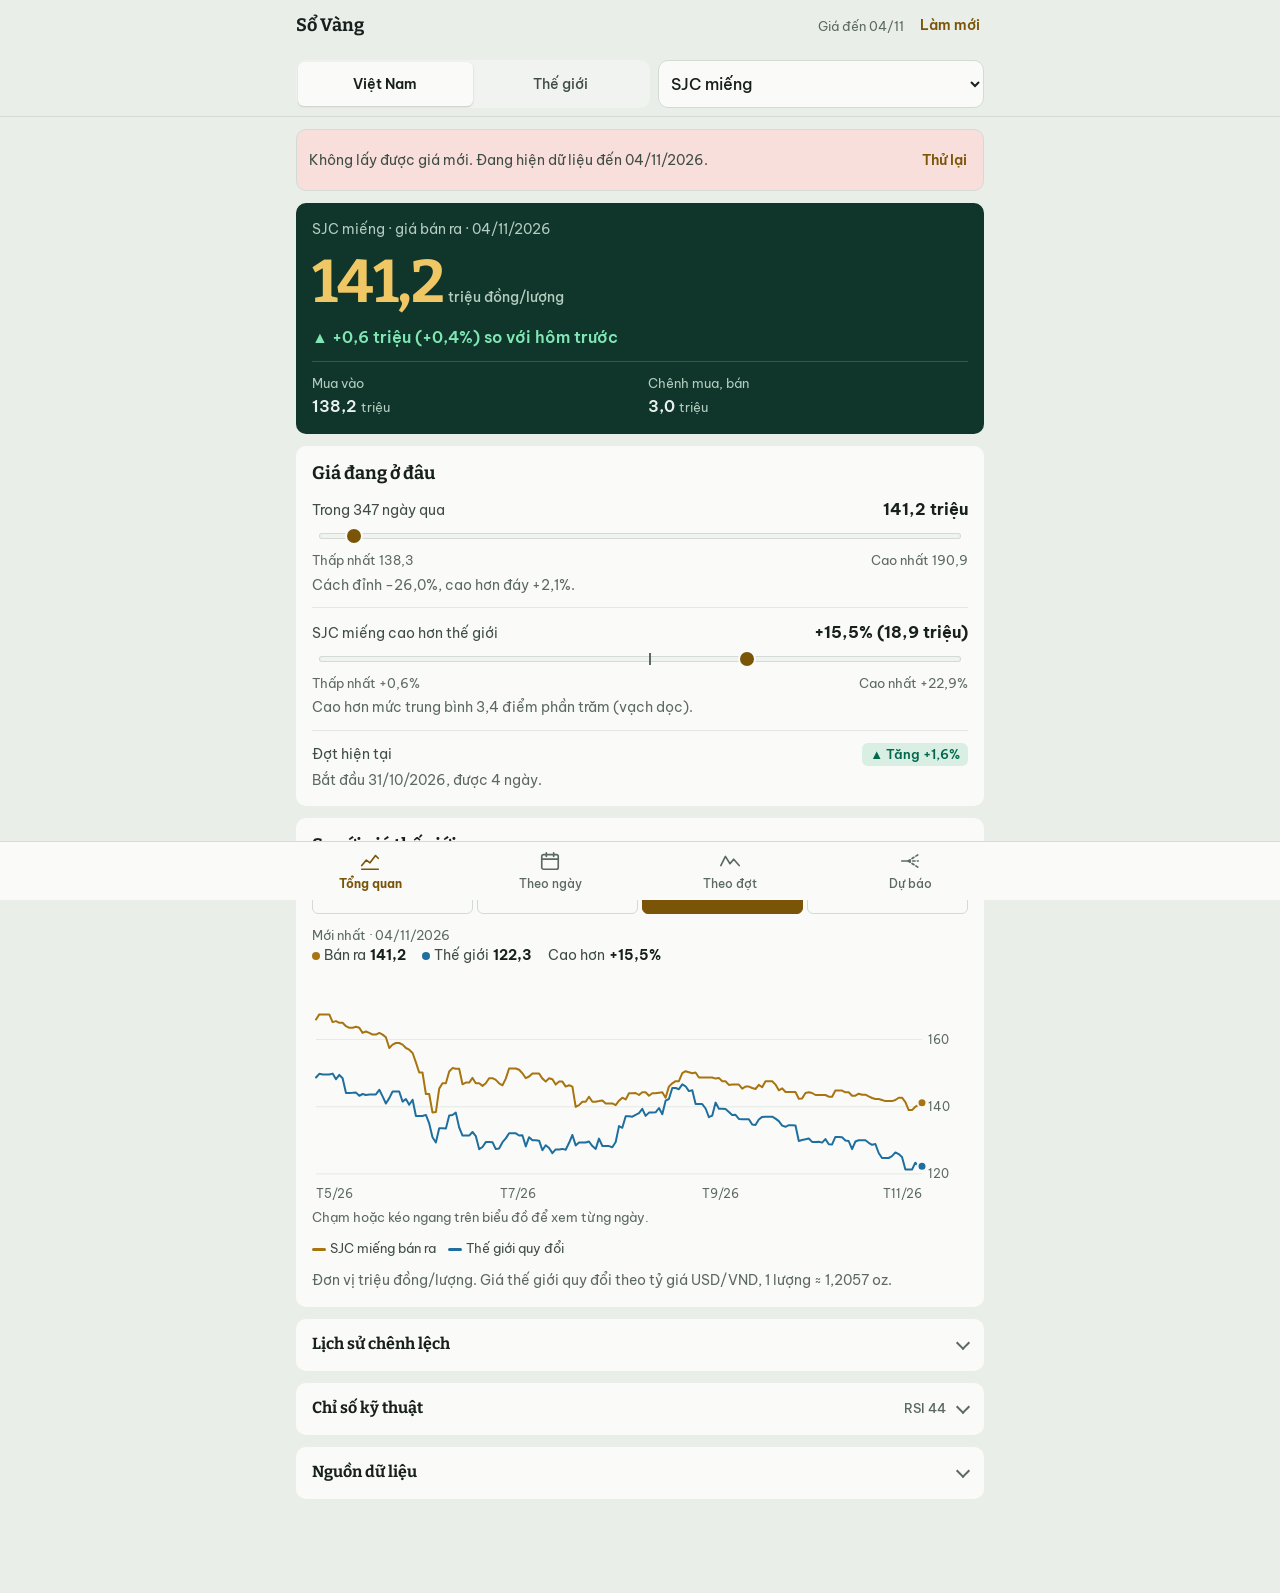
==== commit 32ac8365: "Chau chuốt giao diện sau khi đánh giá khả năng sử dụng - Trục thời gian dạng tháng ghi T5/26 để khôn" ====
--- a/index.html
+++ b/index.html
@@ -36,6 +36,8 @@
   --color-accent-ink: oklch(99.4% 0.009 93.6);
   --color-up-soft: oklch(93.3% 0.028 162.1);
   --color-down-soft: oklch(92.3% 0.028 25.9);
+  --color-up-ink: oklch(46.0% 0.090 170.1);
+  --color-down-ink: oklch(49.0% 0.150 33.4);
   --color-board: oklch(29.9% 0.046 172.3);
   --color-board-ink: oklch(95.3% 0.012 157.0);
   --color-board-muted: oklch(82.6% 0.032 163.1);
@@ -71,6 +73,8 @@
   --color-accent-ink: oklch(20.3% 0.027 87.0);
   --color-up-soft: oklch(31.1% 0.047 163.7);
   --color-down-soft: oklch(28.8% 0.052 26.2);
+  --color-up-ink: oklch(71.0% 0.115 175.9);
+  --color-down-ink: oklch(72.0% 0.135 31.9);
   --color-board: oklch(32.3% 0.051 171.0);
   --color-board-line: oklch(45.8% 0.063 169.8);
   color-scheme: dark;
@@ -92,6 +96,8 @@
   --color-accent-ink: oklch(20.3% 0.027 87.0);
   --color-up-soft: oklch(31.1% 0.047 163.7);
   --color-down-soft: oklch(28.8% 0.052 26.2);
+  --color-up-ink: oklch(71.0% 0.115 175.9);
+  --color-down-ink: oklch(72.0% 0.135 31.9);
   --color-board: oklch(32.3% 0.051 171.0);
   --color-board-line: oklch(45.8% 0.063 169.8);
   color-scheme: dark;
@@ -122,7 +128,7 @@
 .controls { position: sticky; top: env(safe-area-inset-top, 0px); z-index: 20; background: var(--color-paper); border-bottom: 1px solid var(--color-line); }
 .market-row { display: flex; gap: var(--space-sm); padding-block: var(--space-sm); }
 .seg { display: flex; flex: 1 1 56%; min-width: 0; background: var(--color-surface-2); border-radius: var(--radius-md); padding: 2px; }
-.seg button { flex: 1 1 0; min-width: 0; min-height: 40px; border: 0; background: none; border-radius: var(--radius-sm); font-weight: 500; font-size: var(--text-sm); color: var(--color-ink-2); white-space: nowrap; }
+.seg button { flex: 1 1 0; min-width: 0; min-height: var(--tap); border: 0; background: none; border-radius: var(--radius-sm); font-weight: 500; font-size: var(--text-sm); color: var(--color-ink-2); white-space: nowrap; }
 .seg button[aria-pressed="true"] { background: var(--color-surface); color: var(--color-ink); font-weight: 600; box-shadow: 0 1px 2px var(--color-shadow); }
 .type-select { flex: 1 1 44%; min-width: 0; min-height: var(--tap); border: 1px solid var(--color-line); background: var(--color-surface); border-radius: var(--radius-md); padding: 0 var(--space-sm); font-size: var(--text-md); font-weight: 500; }
 
@@ -197,7 +203,7 @@
 
 .up { color: var(--color-up); } .down { color: var(--color-down); } .flat { color: var(--color-muted); }
 .pill { display: inline-flex; align-items: center; gap: 3px; padding: 2px var(--space-sm); border-radius: var(--radius-sm); font-size: var(--text-xs); font-weight: 600; white-space: nowrap; }
-.pill.up { background: var(--color-up-soft); } .pill.down { background: var(--color-down-soft); } .pill.flat, .pill.gold { background: var(--color-surface-2); color: var(--color-ink-2); }
+.pill.up { background: var(--color-up-soft); color: var(--color-up-ink); } .pill.down { background: var(--color-down-soft); color: var(--color-down-ink); } .pill.flat, .pill.gold { background: var(--color-surface-2); color: var(--color-ink-2); }
 
 /* Mục mở rộng */
 details.block { display: block; padding-block: 0; }
@@ -222,7 +228,7 @@
 th:first-child, td:first-child { text-align: left; padding-left: 0; }
 td:first-child { color: var(--color-ink-2); }
 tr.hl td { font-weight: 650; color: var(--color-ink); }
-.list-btn { display: grid; grid-template-columns: minmax(0, 1fr) auto auto; gap: var(--space-md); align-items: center; width: 100%; min-height: var(--tap); padding: var(--space-xs) 0; border: 0; border-top: 1px solid var(--color-grid); background: none; text-align: left; font-size: var(--text-sm); }
+.list-btn { display: grid; grid-template-columns: minmax(0, 1fr) auto auto 8px; gap: var(--space-md); align-items: center; width: 100%; min-height: var(--tap); padding: var(--space-xs) 0; border: 0; border-top: 1px solid var(--color-grid); background: none; text-align: left; font-size: var(--text-sm); }
 .list-btn:first-child { border-top: 0; }
 .list-btn:active, .wave-btn:active { background: var(--color-surface-2); }
 .list-btn[aria-current="true"] .ld { color: var(--color-accent); font-weight: 650; }
@@ -235,7 +241,7 @@
 .stat-pair .k { font-size: var(--text-xs); font-weight: 600; }
 .stat-pair .v { font: 700 var(--text-xl)/1.2 var(--font-display); }
 .stat-pair .s { font-size: var(--text-xs); color: var(--color-muted); }
-.wave-btn { display: grid; grid-template-columns: auto minmax(0, 1fr) auto; gap: 2px var(--space-md); align-items: center; width: 100%; min-height: 56px; padding: var(--space-sm) 0; border: 0; border-top: 1px solid var(--color-grid); background: none; text-align: left; }
+.wave-btn { display: grid; grid-template-columns: auto minmax(0, 1fr) auto 8px; gap: 2px var(--space-md); align-items: center; width: 100%; min-height: 56px; padding: var(--space-sm) 0; border: 0; border-top: 1px solid var(--color-grid); background: none; text-align: left; }
 .wave-btn:first-child { border-top: 0; }
 .wave-btn .wd { font-size: var(--text-sm); font-weight: 600; }
 .wave-btn .wm { grid-column: 2 / 4; font-size: var(--text-xs); color: var(--color-muted); }
@@ -296,6 +302,8 @@
   .scn-row { grid-template-columns: minmax(0, 1fr) 6rem; }
   table { font-size: var(--text-xs); }
   .chip { padding: 0 var(--space-sm); }
+  .wave-btn { column-gap: var(--space-sm); }
+  .wave-btn .wd { font-size: var(--text-xs); white-space: nowrap; }
 }
 
 /* Một hàng cố định cho các nút chọn, chia đều chiều ngang ở mọi khổ màn hình */
@@ -306,6 +314,18 @@
 .readout { min-height: 2.75rem; }
 #ch-main .readout, #ch-fc .readout { min-height: 4rem; }
 #sheet-title:focus { outline: none; }
+
+/* Ô bên phải luôn giữ chỗ để nút chọn thị trường không đổi kích thước */
+.market-label { flex: 1 1 48%; min-width: 0; display: flex; align-items: center; justify-content: center; font-size: var(--text-sm); font-weight: 500; color: var(--color-ink-2); white-space: nowrap; }
+.market-label[hidden] { display: none; }
+
+/* Dấu hiệu chạm được */
+.list-btn::after, .wave-btn::after { content: ""; justify-self: end; width: 7px; height: 7px; margin-right: 2px; border-top: 2px solid var(--color-muted); border-right: 2px solid var(--color-muted); transform: rotate(45deg); }
+.wave-btn::after { grid-column: 4; grid-row: 1 / span 2; }
+.chart-hint { margin-top: var(--space-xs); font-size: var(--text-xs); }
+
+/* Liên kết trong câu: nới vùng chạm mà không đổi khoảng cách dòng */
+.fine a, .notice a { padding-block: 13px; }
 </style>
 </head>
 <body>
@@ -322,6 +342,7 @@
       <button id="mkt-world" type="button" data-act="market:world">Thế giới</button>
     </div>
     <select id="vn-type" class="type-select" aria-label="Chọn loại vàng Việt Nam"></select>
+    <span id="world-label" class="market-label" hidden>XAU/USD</span>
   </div>
 </div>
 <div class="wrap notice-wrap"><div id="notice" class="notice" hidden></div></div>
@@ -764,6 +785,7 @@
   const state = {
     tab: TABS.includes(location.hash.slice(1)) ? location.hash.slice(1) : 'tong-quan',
     market: saved.market === 'world' ? 'world' : 'vn',
+    chartUsed: !!saved.chartUsed,
     type: VN_TYPES[saved.type] ? saved.type : 'SJL1L10',
     range: { vn: 182, world: 365 },
     waveRange: { vn: 0, world: 1826 },
@@ -859,8 +881,17 @@
   function xLabel(t, spanDays) {
     const d = E.toDate(t);
     if (spanDays <= 120) return fmtShort(d);
-    if (spanDays <= 800) return `${d.slice(5, 7)}/${d.slice(2, 4)}`;
+    // Ghi rõ "T" để không lẫn với dạng ngày/tháng của khoảng ngắn.
+    if (spanDays <= 800) return `T${+d.slice(5, 7)}/${d.slice(2, 4)}`;
     return d.slice(0, 4);
+  }
+
+  // Gợi ý kéo biểu đồ chỉ hiện đến lần dùng đầu tiên.
+  function markChartUsed() {
+    if (state.chartUsed) return;
+    state.chartUsed = true;
+    persist();
+    document.querySelectorAll('.chart-hint').forEach((n) => n.remove());
   }
 
   // Chỉ một biểu đồ giữ con trỏ tại một thời điểm; chạm ra ngoài thì trở về giá trị mới nhất.
@@ -942,13 +973,20 @@
     const svg = wrap.firstChild;
     host.appendChild(svg);
     const cross = svg.querySelector('.cross');
+    if (!state.chartUsed && !document.querySelector('.chart-hint')) {
+      const hint = document.createElement('p');
+      hint.className = 'note chart-hint';
+      hint.textContent = 'Chạm hoặc kéo ngang trên biểu đồ để xem từng ngày.';
+      host.appendChild(hint);
+    }
 
     function write(i, atRest) {
       const info = o.tip(i);
       readout.innerHTML = `<div class="readout-title">${atRest ? prefix : ''}${esc(info.title)}</div><div class="readout-rows">${info.rows.map((r) => `<span>${r[2] ? `<i style="background:${r[2]}"></i>` : ''}${esc(r[0])}<b>${esc(r[1])}</b></span>`).join('')}</div>`;
     }
-    let cursor = -1, down = false;
+    let cursor = -1, down = false, scrubbing = false, startX = 0, startY = 0;
     function show(i) {
+      markChartUsed();
       cursor = Math.max(0, Math.min(axis.length - 1, i));
       const x = X(axis[cursor][0]);
       const info = o.tip(cursor);
@@ -965,14 +1003,33 @@
       return lo;
     }
     reset();
+    // Với cảm ứng, chỉ đổi số đọc khi chạm hoặc kéo ngang: ngón tay đặt lên biểu đồ để cuộn trang thì không đổi.
     svg.addEventListener('pointerdown', (e) => {
-      if (activeReset && activeReset !== reset) activeReset();
-      activeReset = reset; down = true;
-      show(nearest(e.clientX));
+      if (activeReset && activeReset !== reset) { activeReset(); activeReset = null; }
+      down = true; startX = e.clientX; startY = e.clientY;
+      scrubbing = e.pointerType !== 'touch';
+      if (scrubbing) { activeReset = reset; show(nearest(e.clientX)); }
     });
-    svg.addEventListener('pointermove', (e) => { if (down || e.pointerType === 'mouse') { activeReset = reset; show(nearest(e.clientX)); } });
-    ['pointerup', 'pointercancel'].forEach((n) => svg.addEventListener(n, () => { down = false; }));
-    svg.addEventListener('pointerleave', (e) => { down = false; if (e.pointerType === 'mouse') reset(); });
+    svg.addEventListener('pointermove', (e) => {
+      if (!down && e.pointerType !== 'mouse') return;
+      if (down && !scrubbing) {
+        const dx = Math.abs(e.clientX - startX), dy = Math.abs(e.clientY - startY);
+        if (dx < 6 || dx < dy) return;
+        scrubbing = true;
+      }
+      activeReset = reset; show(nearest(e.clientX));
+    });
+    svg.addEventListener('pointerup', (e) => {
+      if (down && !scrubbing) { activeReset = reset; show(nearest(e.clientX)); }
+      down = false; scrubbing = false;
+    });
+    // Trình duyệt đã nhận thao tác để cuộn trang: trả số đọc về giá mới nhất.
+    svg.addEventListener('pointercancel', () => {
+      down = false; scrubbing = false;
+      if (activeReset === reset) activeReset = null;
+      reset();
+    });
+    svg.addEventListener('pointerleave', (e) => { if (e.pointerType === 'mouse') { down = false; scrubbing = false; reset(); } });
     svg.addEventListener('blur', () => { if (cursor >= 0 && !down) reset(); });
     svg.addEventListener('keydown', (e) => {
       if (e.key === 'ArrowLeft' || e.key === 'ArrowRight') {
@@ -1613,6 +1670,7 @@
     const sel = $('vn-type');
     sel.hidden = state.market !== 'vn';
     sel.value = state.type;
+    $('world-label').hidden = state.market !== 'world';
     TABS.forEach((t) => { const b = $('tab-' + t); if (t === state.tab) b.setAttribute('aria-current', 'page'); else b.removeAttribute('aria-current'); });
     ({ 'tong-quan': renderOverview, ngay: renderDay, dot: renderWaves, 'du-bao': renderForecast })[state.tab]();
     updateStatus();
@@ -1621,7 +1679,7 @@
     if (again && again !== document.activeElement && again.tagName !== 'INPUT') again.focus({ preventScroll: true });
   }
 
-  function persist() { store.set(UI_KEY, { market: state.market, type: state.type }); }
+  function persist() { store.set(UI_KEY, { market: state.market, type: state.type, chartUsed: state.chartUsed }); }
 
   function switchTab(tab) {
     if (tab === state.tab) { window.scrollTo(0, 0); return; } // chạm lại tab đang mở thì về đầu trang, như app iOS
